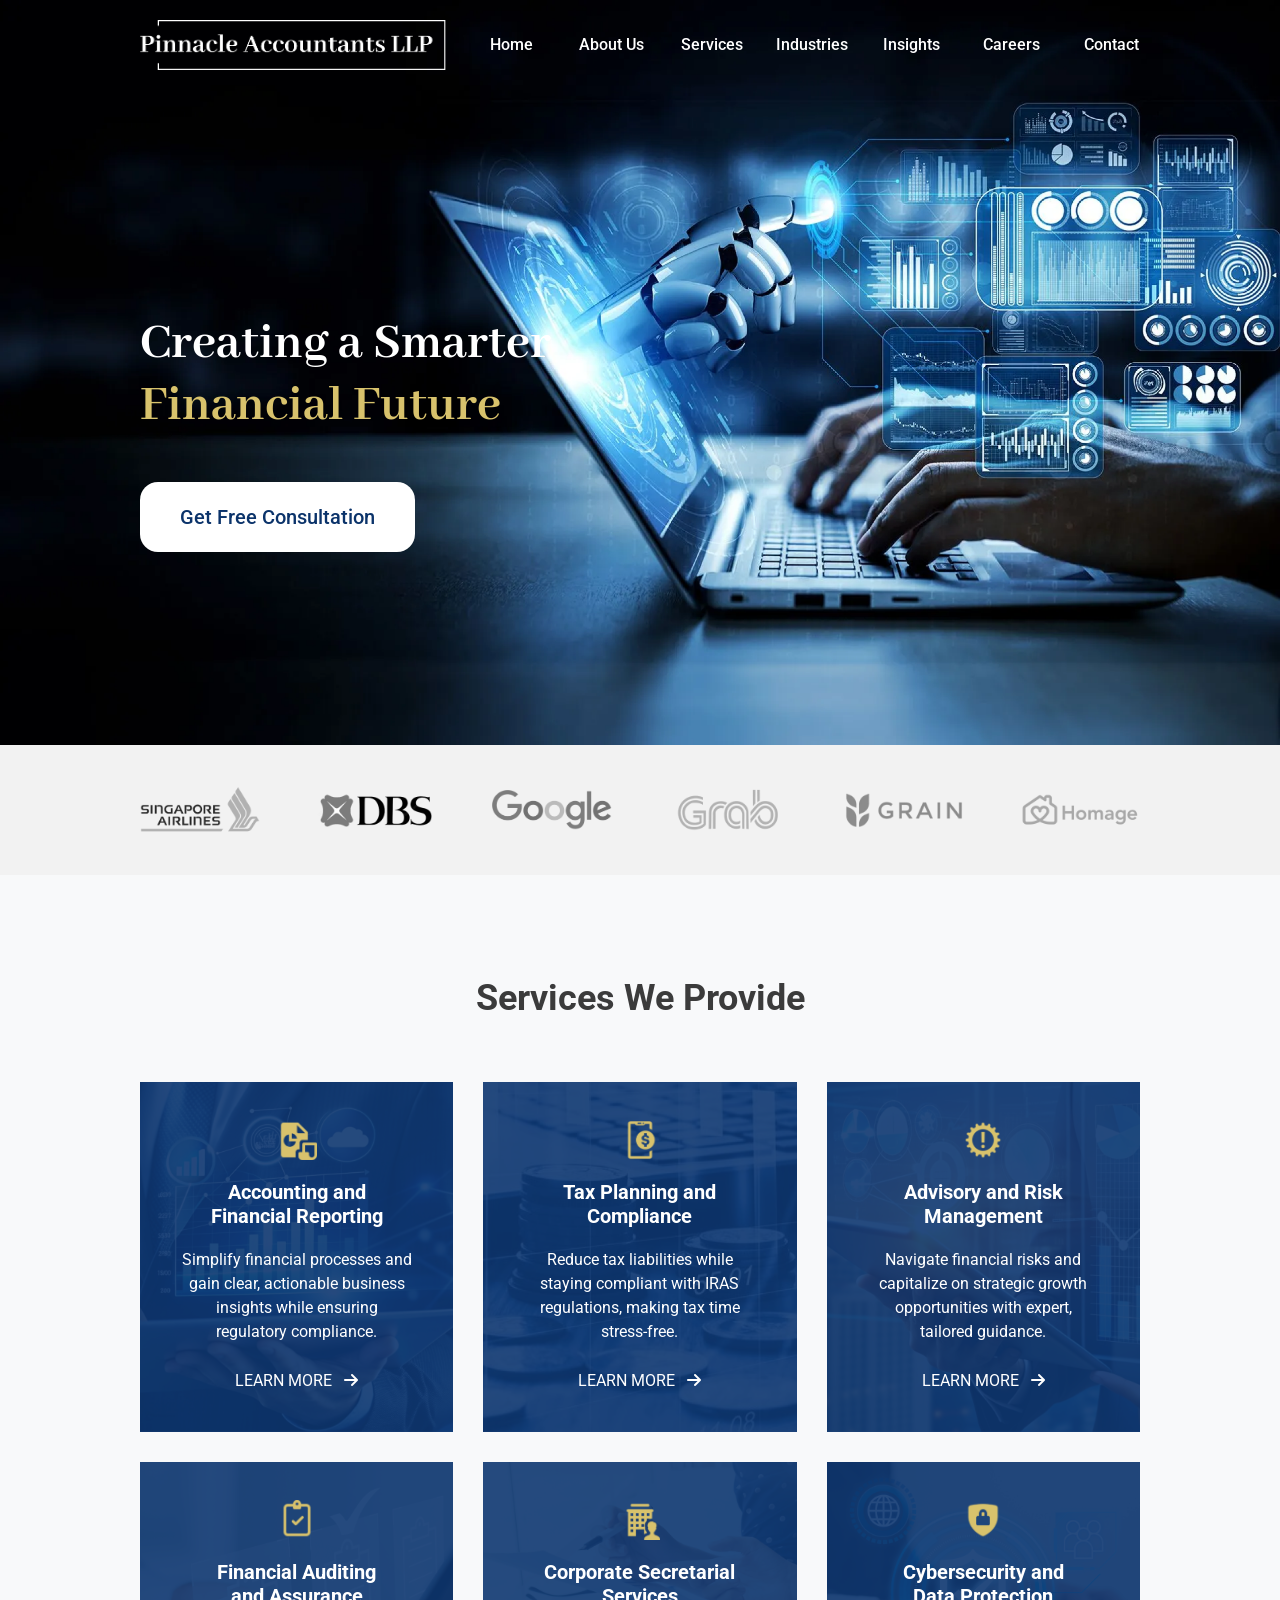
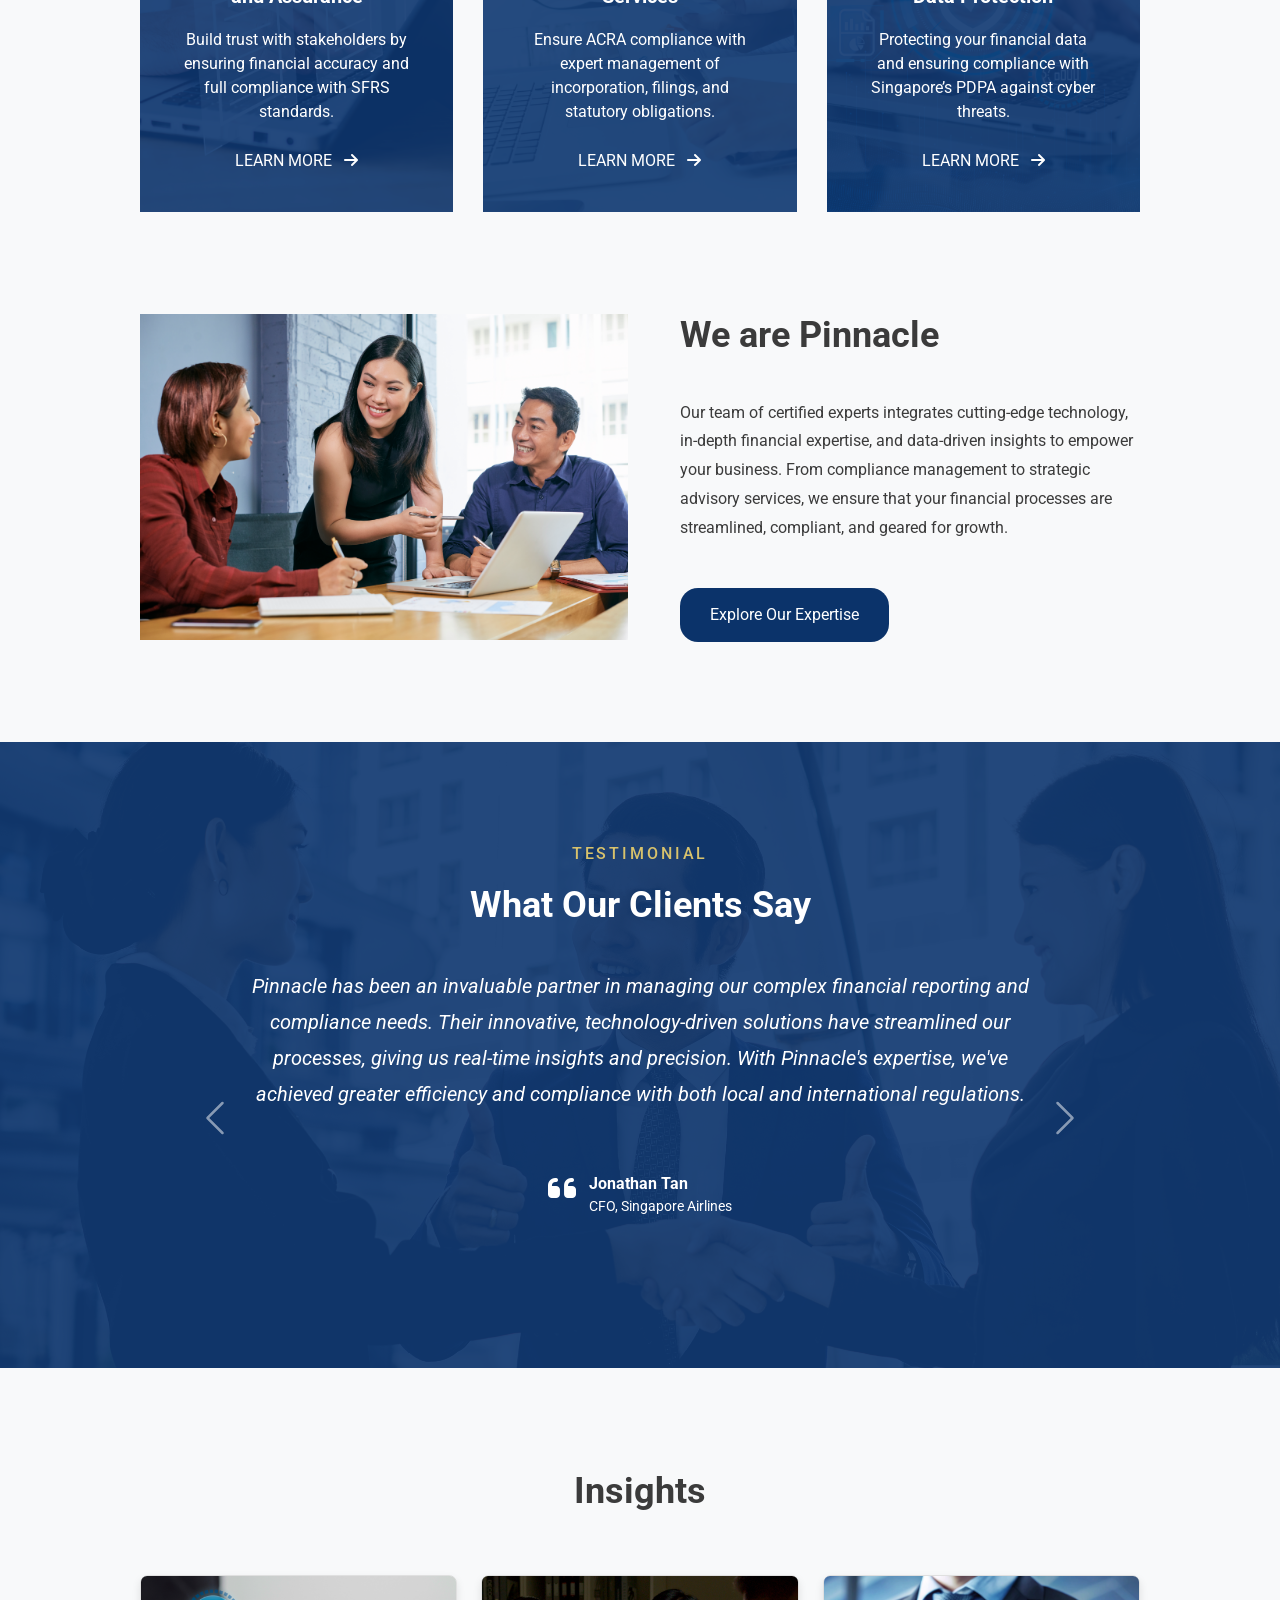
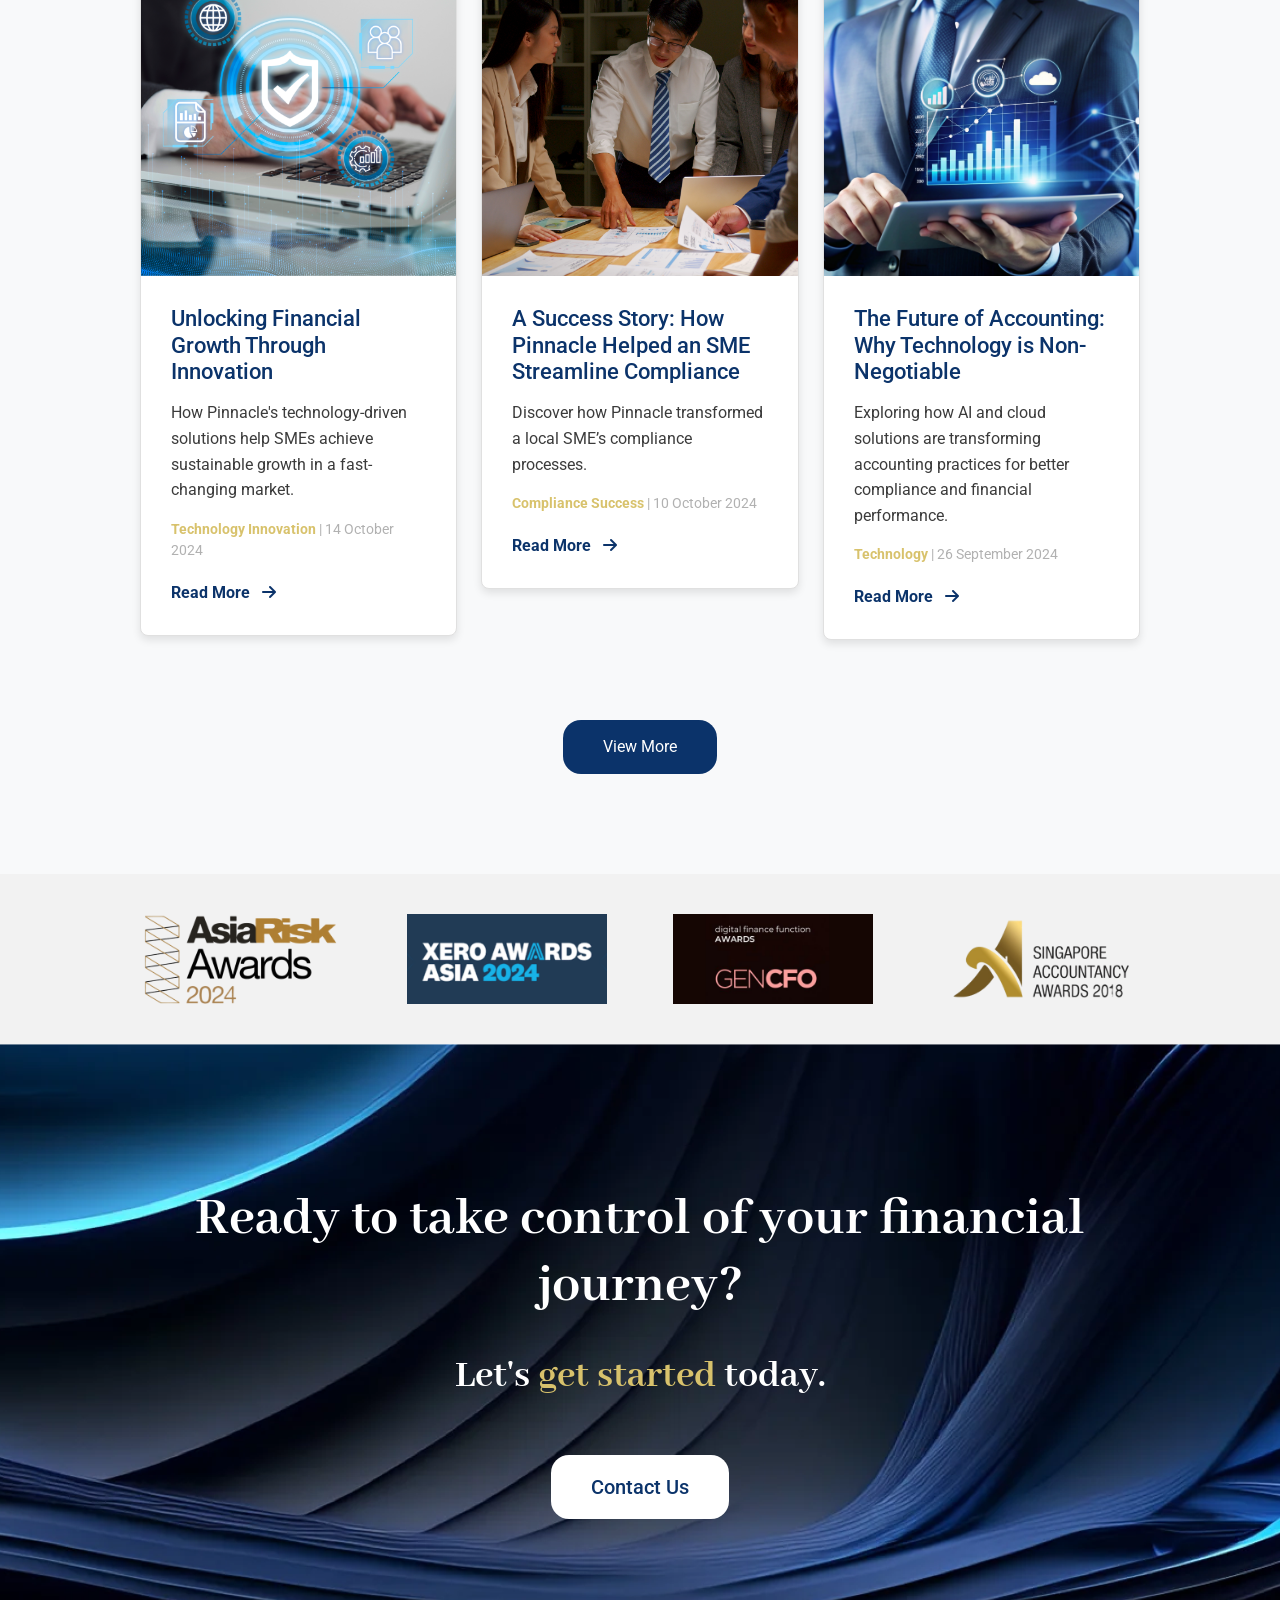
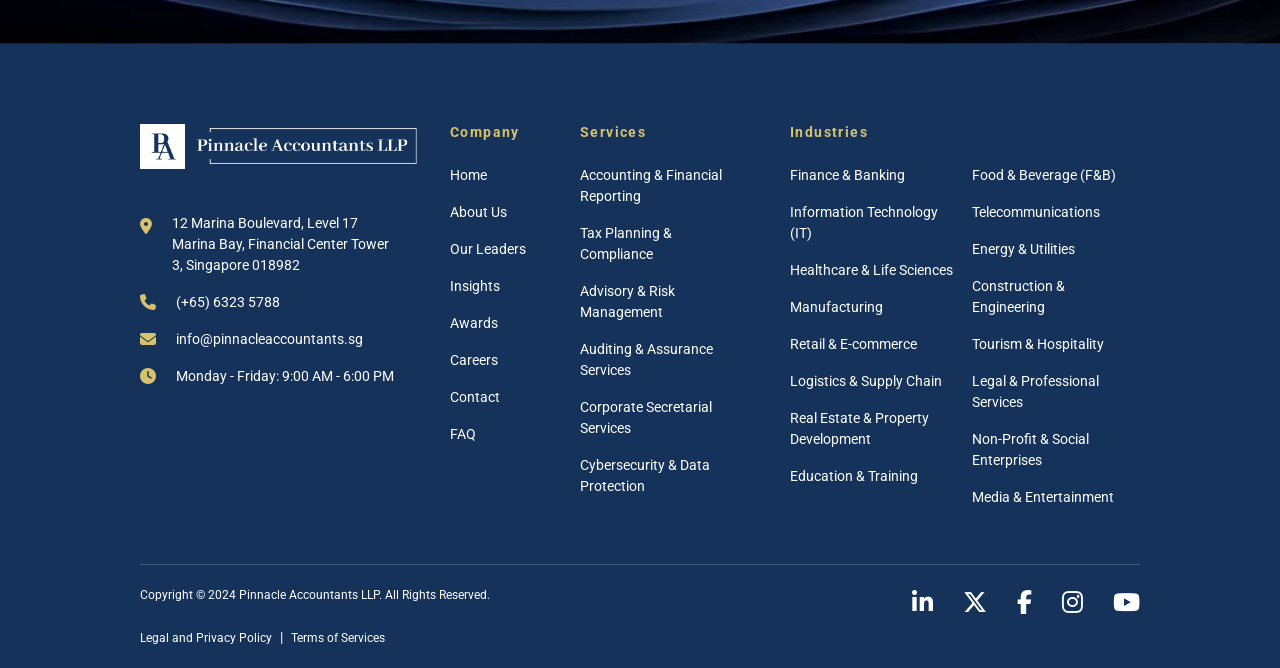
==== index.html @ 8a6b8ba5 "adjusted button border radius, text decoration none for service link, changed home banner heading te" ====
<!doctype html>
<html lang="en">
  <head>
    <meta charset="UTF-8" />
    <meta name="viewport" content="width=device-width, initial-scale=1.0" />

    <!-- Favicon -->
    <link rel="icon" type="image/x-icon" href="images/favicon.ico" />

    <!-- Fonts -->
    <link rel="preconnect" href="https://fonts.googleapis.com" />
    <link rel="preconnect" href="https://fonts.gstatic.com" crossorigin />
    <link
      href="https://fonts.googleapis.com/css2?family=Abhaya+Libre:wght@400;500;600;700;800&display=swap"
      rel="stylesheet"
    />
    <link
      href="https://fonts.googleapis.com/css2?family=Abhaya+Libre:wght@400;500;600;700;800&family=Roboto:ital,wght@0,100;0,300;0,400;0,500;0,700;0,900;1,100;1,300;1,400;1,500;1,700;1,900&display=swap"
      rel="stylesheet"
    />

    <!-- Font Awesome -->
    <link
      rel="stylesheet"
      href="https://cdnjs.cloudflare.com/ajax/libs/font-awesome/6.6.0/css/all.min.css"
      integrity="sha512-Kc323vGBEqzTmouAECnVceyQqyqdsSiqLQISBL29aUW4U/M7pSPA/gEUZQqv1cwx4OnYxTxve5UMg5GT6L4JJg=="
      crossorigin="anonymous"
      referrerpolicy="no-referrer"
    />

    <!-- Bootstrap Library -->
    <link
      href="https://cdn.jsdelivr.net/npm/bootstrap@5.3.3/dist/css/bootstrap.min.css"
      rel="stylesheet"
      integrity="sha384-QWTKZyjpPEjISv5WaRU9OFeRpok6YctnYmDr5pNlyT2bRjXh0JMhjY6hW+ALEwIH"
      crossorigin="anonymous"
    />

    <!-- CSS -->
    <link rel="stylesheet" href="css/style.css" />

    <title>Pinnacle Accountants LLP</title>
  </head>
  <body>
    <!-- Banner and Navbar combined -->
    <section class="banner-section index-banner">
      <header>
        <nav class="navbar navbar-expand-lg custom-navbar navbar-index">
          <div class="container-fluid">
            <!-- Logo -->
            <a class="navbar-brand" href="index.html">
              <img
                src="images/logo.png"
                alt="Pinnacle Logo"
                class="logo"
                height="50px"
              />
            </a>
            <!-- Navigation Links -->
            <button
              class="navbar-toggler"
              type="button"
              data-bs-toggle="collapse"
              data-bs-target="#navbarNav"
              aria-controls="navbarNav"
              aria-expanded="false"
              aria-label="Toggle navigation"
            >
              <span class="navbar-toggler-icon"></span>
            </button>
            <div class="collapse navbar-collapse" id="navbarNav">
              <ul class="navbar-nav ms-auto">
                <li class="nav-item">
                  <a class="nav-link" href="index.html">Home</a>
                </li>
                <li class="nav-item">
                  <a class="nav-link" href="about.html">About Us</a>
                </li>
                <li class="nav-item">
                  <a class="nav-link" href="#">Services</a>
                </li>
                <li class="nav-item">
                  <a class="nav-link" href="#">Industries</a>
                </li>
                <li class="nav-item">
                  <a class="nav-link" href="#">Insights</a>
                </li>
                <li class="nav-item">
                  <a class="nav-link" href="#">Careers</a>
                </li>
                <li class="nav-item">
                  <a class="nav-link" href="contact.html">Contact</a>
                </li>
              </ul>
            </div>
          </div>
        </nav>
      </header>

      <!-- Banner Section Content -->
      <div class="index-banner-content">
        <div class="container-fluid">
          <h1>
            Creating a Smarter<br /><span class="gold-highlight"
              >Financial Future</span
            >
          </h1>
          <a href="contact.html" class="banner-cta-btn"
            >Get Free Consultation</a
          >
        </div>
      </div>
    </section>

    <main>
      <!-- Client Logo Section -->
      <section class="client-logo-section">
        <div class="container-fluid">
          <!-- Static layout for larger screens -->
          <div class="client-logo-row d-none d-md-flex">
            <img
              src="images/singapore-airlines.png"
              alt="Singapore Airlines"
              class="client-logo"
            />
            <img src="images/dbs.png" alt="DBS" class="client-logo" />
            <img src="images/google.png" alt="Google" class="client-logo" />
            <img src="images/grab.png" alt="Grab" class="client-logo" />
            <img src="images/grain.png" alt="Grain" class="client-logo" />
            <img src="images/homage.png" alt="Homage" class="client-logo" />
          </div>

          <!-- Carousel for smaller screens -->
          <div
            id="clientLogoCarousel"
            class="carousel slide d-md-none"
            data-bs-ride="carousel"
          >
            <div class="carousel-inner">
              <div class="carousel-item active">
                <img
                  src="images/singapore-airlines.png"
                  alt="Singapore Airlines"
                  class="client-logo"
                />
              </div>
              <div class="carousel-item">
                <img src="images/dbs.png" alt="DBS" class="client-logo" />
              </div>
              <div class="carousel-item">
                <img src="images/google.png" alt="Google" class="client-logo" />
              </div>
              <div class="carousel-item">
                <img src="images/grab.png" alt="Grab" class="client-logo" />
              </div>
              <div class="carousel-item">
                <img src="images/grain.png" alt="Grain" class="client-logo" />
              </div>
              <div class="carousel-item">
                <img src="images/homage.png" alt="Homage" class="client-logo" />
              </div>
            </div>
            <!-- Carousel controls -->
            <button
              class="carousel-control-prev"
              type="button"
              data-bs-target="#clientLogoCarousel"
              data-bs-slide="prev"
            >
              <span
                class="carousel-control-prev-icon"
                aria-hidden="true"
              ></span>
              <span class="visually-hidden">Previous</span>
            </button>
            <button
              class="carousel-control-next"
              type="button"
              data-bs-target="#clientLogoCarousel"
              data-bs-slide="next"
            >
              <span
                class="carousel-control-next-icon"
                aria-hidden="true"
              ></span>
              <span class="visually-hidden">Next</span>
            </button>
          </div>
        </div>
      </section>

      <!-- Services Section -->
      <section class="services-section">
        <div class="container-fluid">
          <h2 class="section-header">Services We Provide</h2>
          <div class="services-row">
            <!-- Service Box 1 -->
            <div
              class="service-box"
              style="
                background-image: url(&quot;images/accounting-services.png&quot;);
              "
            >
              <div class="overlay-services">
                <img
                  src="images/accounting-icon.png"
                  alt="Accounting Icon"
                  class="service-icon"
                />
                <h3>Accounting and Financial Reporting</h3>
                <p>
                  Simplify financial processes and gain clear, actionable
                  business insights while ensuring regulatory compliance.
                </p>
                <a href="#" class="service-link"
                  >LEARN MORE <i class="fa-solid fa-arrow-right"></i
                ></a>
              </div>
            </div>
            <!-- Service Box 2 -->
            <div
              class="service-box"
              style="background-image: url(&quot;images/tax-services.png&quot;)"
            >
              <div class="overlay-services">
                <img
                  src="images/tax-icon.png"
                  alt="Tax Icon"
                  class="service-icon"
                />
                <h3>Tax Planning and Compliance</h3>
                <p>
                  Reduce tax liabilities while staying compliant with IRAS
                  regulations, making tax time stress-free.
                </p>
                <a href="#" class="service-link"
                  >LEARN MORE <i class="fa-solid fa-arrow-right"></i
                ></a>
              </div>
            </div>
            <!-- Service Box 3 -->
            <div
              class="service-box"
              style="
                background-image: url(&quot;images/advisory-services.png&quot;);
              "
            >
              <div class="overlay-services">
                <img
                  src="images/advisory-icon.png"
                  alt="Advisory Icon"
                  class="service-icon"
                />
                <h3>Advisory and Risk Management</h3>
                <p>
                  Navigate financial risks and capitalize on strategic growth
                  opportunities with expert, tailored guidance.
                </p>
                <a href="#" class="service-link"
                  >LEARN MORE <i class="fa-solid fa-arrow-right"></i
                ></a>
              </div>
            </div>
            <!-- Service Box 4 -->
            <div
              class="service-box"
              style="
                background-image: url(&quot;images/audit-services.png&quot;);
              "
            >
              <div class="overlay-services">
                <img
                  src="images/audit-icon.png"
                  alt="Audit Icon"
                  class="service-icon"
                />
                <h3>Financial Auditing and Assurance</h3>
                <p>
                  Build trust with stakeholders by ensuring financial accuracy
                  and full compliance with SFRS standards.
                </p>
                <a href="#" class="service-link"
                  >LEARN MORE <i class="fa-solid fa-arrow-right"></i
                ></a>
              </div>
            </div>
            <!-- Service Box 5 -->
            <div
              class="service-box"
              style="
                background-image: url(&quot;images/secretarial-services.png&quot;);
              "
            >
              <div class="overlay-services">
                <img
                  src="images/secretarial-icon.png"
                  alt="Secretarial Icon"
                  class="service-icon"
                />
                <h3>Corporate Secretarial Services</h3>
                <p>
                  Ensure ACRA compliance with expert management of
                  incorporation, filings, and statutory obligations.
                </p>
                <a href="#" class="service-link"
                  >LEARN MORE <i class="fa-solid fa-arrow-right"></i
                ></a>
              </div>
            </div>
            <!-- Service Box 6 -->
            <div
              class="service-box"
              style="
                background-image: url(&quot;images/cybersecurity-services.png&quot;);
              "
            >
              <div class="overlay-services">
                <img
                  src="images/cybersecurity-icon.png"
                  alt="Cybersecurity Icon"
                  class="service-icon"
                />
                <h3>Cybersecurity and Data Protection</h3>
                <p>
                  Protecting your financial data and ensuring compliance with
                  Singapore’s PDPA against cyber threats.
                </p>
                <a href="#" class="service-link"
                  >LEARN MORE <i class="fa-solid fa-arrow-right"></i
                ></a>
              </div>
            </div>
          </div>
        </div>
      </section>

      <!-- Brief Introduction Section -->
      <section class="intro-section">
        <div class="container-fluid">
          <div class="row align-items-center">
            <!-- Left: Image -->
            <div class="col-md-6 col-img">
              <img
                src="images/meeting-img.jpg"
                alt="Team Meeting"
                class="intro-image"
              />
            </div>
            <!-- Right: Content -->
            <div class="col-md-6 intro-right">
              <h2 class="section-header">We are Pinnacle</h2>
              <p class="intro-paragraph">
                Our team of certified experts integrates cutting-edge
                technology, in-depth financial expertise, and data-driven
                insights to empower your business. From compliance management to
                strategic advisory services, we ensure that your financial
                processes are streamlined, compliant, and geared for growth.
              </p>
              <a href="about.html" class="intro-btn">Explore Our Expertise</a>
            </div>
          </div>
        </div>
      </section>

      <!-- Client Testimonial Section -->
      <section class="testimonials-section">
        <div class="container-fluid">
          <div class="prehead">TESTIMONIAL</div>
          <h2 class="section-header">What Our Clients Say</h2>

          <!-- Carousel -->
          <div
            id="testimonialCarousel"
            class="carousel slide"
            data-bs-ride="carousel"
          >
            <div class="carousel-inner">
              <!-- First Testimonial -->
              <div class="carousel-item active">
                <p class="testimonial-paragraph">
                  Pinnacle has been an invaluable partner in managing our
                  complex financial reporting and compliance needs. Their
                  innovative, technology-driven solutions have streamlined our
                  processes, giving us real-time insights and precision. With
                  Pinnacle's expertise, we've achieved greater efficiency and
                  compliance with both local and international regulations.
                </p>
                <div class="testimonial-name">
                  <i class="fa-solid fa-quote-left"></i>
                  <div class="name-details">
                    <strong>Jonathan Tan</strong><br />
                    CFO, Singapore Airlines
                  </div>
                </div>
              </div>

              <!-- Second Testimonial -->
              <div class="carousel-item">
                <p class="testimonial-paragraph">
                  As a large corporation, we needed a partner that offered both
                  innovation and reliability. Pinnacle’s expertise in
                  cybersecurity and financial reporting has safeguarded our
                  data, ensured smooth operations, and maintained compliance.
                  Their commitment to excellence has helped us stay ahead in a
                  competitive landscape.
                </p>
                <div class="testimonial-name">
                  <i class="fa-solid fa-quote-left"></i>
                  <div class="name-details">
                    <strong>Rachel Lee</strong><br />
                    Head of Finance, DBS Bank
                  </div>
                </div>
              </div>

              <!-- Third Testimonial -->
              <div class="carousel-item">
                <p class="testimonial-paragraph">
                  Pinnacle’s technology-driven approach has streamlined our
                  financial reporting and ensured full compliance. With their
                  expert guidance, we’ve optimised tax planning and strengthened
                  risk management, positioning Google for sustained growth. For
                  any business looking for a financial partner that excels in
                  both innovation and compliance, Pinnacle is the clear choice.
                </p>
                <div class="testimonial-name">
                  <i class="fa-solid fa-quote-left"></i>
                  <div class="name-details">
                    <strong>Matthew Tan</strong><br />
                    CFO, Google
                  </div>
                </div>
              </div>

              <!-- Fourth Testimonial -->
              <div class="carousel-item">
                <p class="testimonial-paragraph">
                  Pinnacle has been key to managing our financial operations as
                  we scale across the region. Their expertise in tax planning,
                  compliance, and risk management has streamlined our processes,
                  letting us focus on growth with confidence in our secure,
                  compliant financial infrastructure. Pinnacle is a trusted
                  partner for any business looking to scale.
                </p>
                <div class="testimonial-name">
                  <i class="fa-solid fa-quote-left"></i>
                  <div class="name-details">
                    <strong>Marcus Lim</strong><br />
                    Finance Director, Grab
                  </div>
                </div>
              </div>

              <!-- Fifth Testimonial -->
              <div class="carousel-item">
                <p class="testimonial-paragraph">
                  As a fast-growing food tech company without a finance team,
                  Pinnacle has been instrumental in managing our financial
                  operations. Their outsourced CFO services and accounting
                  solutions provide the clarity to scale, from tax compliance to
                  financial reporting, so we can focus on growing our business.
                </p>
                <div class="testimonial-name">
                  <i class="fa-solid fa-quote-left"></i>
                  <div class="name-details">
                    <strong>Yvonne Ho</strong><br />
                    CEO, Grain
                  </div>
                </div>
              </div>

              <!-- Sixth Testimonial -->
              <div class="carousel-item">
                <p class="testimonial-paragraph">
                  We rely heavily on Pinnacle’s expertise and full suite of
                  tailored financial solutions, from tax planning to accounting
                  and compliance. Their proactive approach have optimised our
                  operations, saving time and ensuring full regulatory
                  compliance. For any SME, Pinnacle is a game-changer.
                </p>
                <div class="testimonial-name">
                  <i class="fa-solid fa-quote-left"></i>
                  <div class="name-details">
                    <strong>Kelvin Chua</strong><br />
                    COO, Homage
                  </div>
                </div>
              </div>
            </div>

            <!-- Carousel Controls -->
            <div class="carousel-controls-container">
              <button
                class="carousel-control-prev"
                type="button"
                data-bs-target="#testimonialCarousel"
                data-bs-slide="prev"
              >
                <span
                  class="carousel-control-prev-icon"
                  aria-hidden="true"
                ></span>
                <span class="visually-hidden">Previous</span>
              </button>
              <button
                class="carousel-control-next"
                type="button"
                data-bs-target="#testimonialCarousel"
                data-bs-slide="next"
              >
                <span
                  class="carousel-control-next-icon"
                  aria-hidden="true"
                ></span>
                <span class="visually-hidden">Next</span>
              </button>
            </div>
          </div>
        </div>
      </section>

      <!-- Insights Blog / News Section -->
      <section class="insights-section">
        <div class="container-fluid">
          <h2 class="section-header">Insights</h2>
          <div class="row insights-row">
            <!-- First Insight Box -->
            <div class="col-md-4">
              <div class="insight-box">
                <img
                  src="images/cybersecurity-services.png"
                  alt="Financial Compliance"
                  class="insight-image"
                />
                <div class="insight-content">
                  <h3>Unlocking Financial Growth Through Innovation</h3>
                  <p class="insight-desc">
                    How Pinnacle's technology-driven solutions help SMEs achieve
                    sustainable growth in a fast-changing market.
                  </p>
                  <div class="insight-meta">
                    <span class="category">Technology Innovation</span> |
                    <span class="date">14 October 2024</span>
                  </div>
                  <a href="#" class="read-more"
                    >Read More <i class="fa-solid fa-arrow-right"></i
                  ></a>
                </div>
              </div>
            </div>

            <!-- Second Insight Box -->
            <div class="col-md-4">
              <div class="insight-box">
                <img
                  src="images/pinnacle-meeting.jpg"
                  alt="Pinnacle Meeting"
                  class="insight-image"
                />
                <div class="insight-content">
                  <h3>
                    A Success Story: How Pinnacle Helped an SME Streamline
                    Compliance
                  </h3>
                  <p class="insight-desc">
                    Discover how Pinnacle transformed a local SME’s compliance
                    processes.
                  </p>
                  <div class="insight-meta">
                    <span class="category">Compliance Success</span> |
                    <span class="date">10 October 2024</span>
                  </div>
                  <a href="#" class="read-more"
                    >Read More <i class="fa-solid fa-arrow-right"></i
                  ></a>
                </div>
              </div>
            </div>

            <!-- Third Insight Box -->
            <div class="col-md-4">
              <div class="insight-box">
                <img
                  src="images/financial-report.jpg"
                  alt="Accounting Technology"
                  class="insight-image"
                />
                <div class="insight-content">
                  <h3>
                    The Future of Accounting: Why Technology is Non-Negotiable
                  </h3>
                  <p class="insight-desc">
                    Exploring how AI and cloud solutions are transforming
                    accounting practices for better compliance and financial
                    performance.
                  </p>
                  <div class="insight-meta">
                    <span class="category">Technology</span> |
                    <span class="date">26 September 2024</span>
                  </div>
                  <a href="#" class="read-more"
                    >Read More <i class="fa-solid fa-arrow-right"></i
                  ></a>
                </div>
              </div>
            </div>
          </div>

          <!-- View More Button -->
          <div class="text-center">
            <a href="#" class="view-more-btn">View More</a>
          </div>
        </div>
      </section>

      <!-- Awards Logo Section -->
      <section class="awards-logo-section">
        <div class="container-fluid">
          <!-- Desktop version: Horizontal layout -->
          <div class="awards-logo-row d-none d-md-flex justify-content-between">
            <img
              src="images/asia-risk.png"
              alt="Asia Risk Awards 2024"
              class="award-logo"
            />
            <img
              src="images/xero.png"
              alt="Xero Awards Asia 2024"
              class="award-logo"
            />
            <img
              src="images/digital-finance.png"
              alt="Digital Finance Function Awards"
              class="award-logo"
            />
            <img
              src="images/sg-accountancy.png"
              alt="Singapore Accountancy Awards 2018"
              class="award-logo"
            />
          </div>

          <!-- Mobile version: Carousel layout -->
          <div
            id="awardsLogoCarousel"
            class="carousel slide d-md-none"
            data-bs-ride="carousel"
          >
            <div class="carousel-inner">
              <div class="carousel-item active">
                <img
                  src="images/asia-risk.png"
                  alt="Asia Risk Awards 2024"
                  class="award-logo"
                />
              </div>
              <div class="carousel-item">
                <img
                  src="images/xero.png"
                  alt="Xero Awards Asia 2024"
                  class="award-logo"
                />
              </div>
              <div class="carousel-item">
                <img
                  src="images/digital-finance.png"
                  alt="Digital Finance Function Awards"
                  class="award-logo"
                />
              </div>
              <div class="carousel-item">
                <img
                  src="images/sg-accountancy.png"
                  alt="Singapore Accountancy Awards 2018"
                  class="award-logo"
                />
              </div>
            </div>
            <!-- Carousel controls -->
            <button
              class="carousel-control-prev"
              type="button"
              data-bs-target="#awardsLogoCarousel"
              data-bs-slide="prev"
            >
              <span
                class="carousel-control-prev-icon"
                aria-hidden="true"
              ></span>
              <span class="visually-hidden">Previous</span>
            </button>
            <button
              class="carousel-control-next"
              type="button"
              data-bs-target="#awardsLogoCarousel"
              data-bs-slide="next"
            >
              <span
                class="carousel-control-next-icon"
                aria-hidden="true"
              ></span>
              <span class="visually-hidden">Next</span>
            </button>
          </div>
        </div>
      </section>

      <!-- Call to Action Section -->
      <section class="cta-section">
        <div class="container-fluid">
          <div class="cta-content">
            <h2>Ready to take control of your financial journey?</h2>
            <p>Let's <span class="gold-highlight">get started</span> today.</p>
            <a href="contact.html" class="cta-btn">Contact Us</a>
          </div>
        </div>
      </section>
    </main>

    <!-- Footer Section -->
    <footer class="footer-section">
      <div class="container-fluid">
        <div class="footer-content">
          <!-- Left Column: Company Information -->
          <div class="company-info">
            <div class="footer-logo">
              <img
                src="images/logo-PA.png"
                alt="Pinnacle Initial Logo"
                class="logo-initial"
              />
              <img
                src="images/logo.png"
                alt="Pinnacle Full Name Logo"
                class="logo-fullname"
              />
            </div>
            <ul class="company-details company-details-footer">
              <li>
                <i class="fa-solid fa-location-dot" style="color: #d8c26c"></i
                >12 Marina Boulevard, Level 17 Marina Bay, Financial Center
                Tower 3, Singapore 018982
              </li>
              <li>
                <i class="fa-solid fa-phone" style="color: #d8c26c"></i>(+65)
                6323 5788
              </li>
              <li>
                <i class="fa-solid fa-envelope" style="color: #d8c26c"></i
                >info@pinnacleaccountants.sg
              </li>
              <li>
                <i class="fa-solid fa-clock" style="color: #d8c26c"></i>Monday -
                Friday: 9:00 AM - 6:00 PM
              </li>
            </ul>
          </div>

          <!-- Company Links Column -->
          <div class="footer-links company-links">
            <h5 class="footer-header">Company</h5>
            <ul>
              <li><a href="index.html">Home</a></li>
              <li><a href="about.html">About Us</a></li>
              <li><a href="#">Our Leaders</a></li>
              <li><a href="#">Insights</a></li>
              <li><a href="about.html#awards-section">Awards</a></li>
              <li><a href="#">Careers</a></li>
              <li><a href="contact.html">Contact</a></li>
              <li><a href="contact.html#faq-section">FAQ</a></li>
            </ul>
          </div>

          <!-- Services Links Column -->
          <div class="footer-links services-links">
            <h5 class="footer-header">Services</h5>
            <ul>
              <li><a href="#">Accounting & Financial Reporting</a></li>
              <li><a href="#">Tax Planning & Compliance</a></li>
              <li><a href="#">Advisory & Risk Management</a></li>
              <li><a href="#">Auditing & Assurance Services</a></li>
              <li><a href="#">Corporate Secretarial Services</a></li>
              <li><a href="#">Cybersecurity & Data Protection</a></li>
            </ul>
          </div>

          <!-- Industries Links Column (2 Columns) -->
          <div class="footer-links industries-links">
            <h5 class="footer-header">Industries</h5>
            <div class="industries-columns">
              <ul class="industries-column-1">
                <li><a href="#">Finance & Banking</a></li>
                <li><a href="#">Information Technology (IT)</a></li>
                <li><a href="#">Healthcare & Life Sciences</a></li>
                <li><a href="#">Manufacturing</a></li>
                <li><a href="#">Retail & E-commerce</a></li>
                <li><a href="#">Logistics & Supply Chain</a></li>
                <li><a href="#">Real Estate & Property Development</a></li>
                <li><a href="#">Education & Training</a></li>
              </ul>
              <ul class="industries-column-2">
                <li><a href="#">Food & Beverage (F&B)</a></li>
                <li><a href="#">Telecommunications</a></li>
                <li><a href="#">Energy & Utilities</a></li>
                <li><a href="#">Construction & Engineering</a></li>
                <li><a href="#">Tourism & Hospitality</a></li>
                <li><a href="#">Legal & Professional Services</a></li>
                <li><a href="#">Non-Profit & Social Enterprises</a></li>
                <li><a href="#">Media & Entertainment</a></li>
              </ul>
            </div>
          </div>
        </div>

        <!-- Bottom Line and Copyright -->
        <div class="footer-bottom">
          <p class="footer-bottom-text">
            Copyright © 2024 Pinnacle Accountants LLP. All Rights Reserved.
          </p>
          <div class="social-icons">
            <a href="#" class="social-icon" aria-label="LinkedIn"
              ><i class="fa-brands fa-linkedin-in"></i
            ></a>
            <a href="#" class="social-icon" aria-label="X"
              ><i class="fa-brands fa-x-twitter"></i
            ></a>
            <a href="#" class="social-icon" aria-label="Facebook"
              ><i class="fa-brands fa-facebook-f"></i
            ></a>
            <a href="#" class="social-icon" aria-label="Instagram"
              ><i class="fa-brands fa-instagram"></i
            ></a>
            <a href="#" class="social-icon" aria-label="YouTube"
              ><i class="fa-brands fa-youtube"></i
            ></a>
          </div>
        </div>

        <!-- Legal and Terms Links Section -->
        <div class="footer-links-bottom">
          <a href="#" class="footer-bottom-link">Legal and Privacy Policy</a>
          <span class="separator">|</span>
          <a href="#" class="footer-bottom-link">Terms of Services</a>
        </div>
      </div>
    </footer>

    <script
      src="https://cdn.jsdelivr.net/npm/bootstrap@5.3.3/dist/js/bootstrap.bundle.min.js"
      integrity="sha384-YvpcrYf0tY3lHB60NNkmXc5s9fDVZLESaAA55NDzOxhy9GkcIdslK1eN7N6jIeHz"
      crossorigin="anonymous"
    ></script>

    <script src="js/script.js"></script>
  </body>
</html>
---- css/style.css ----
/******************** Global Styles ********************/
body {
  font-family: "Roboto", sans-serif;
  background-color: #f8f9fa;
  margin: 0;
  padding: 0;
  box-sizing: border-box;
}

/* Consistent Padding Across All Sections */
.container-fluid {
  width: 80%;
  max-width: 1200px;

  box-sizing: border-box;
}

h1 {
  font-family: "Abhaya Libre", serif;
  font-weight: 700;
  font-size: 58px;
}

p {
  line-height: 1.8;
}

.section-header {
  font-size: 36px;
  font-weight: 700;
  margin-bottom: 40px;
  line-height: 1.3;
  color: #3b3b3b;
}

.gold-highlight {
  color: #d8c26c;
}

.prehead {
  font-size: 16px;
  letter-spacing: 0.18em; /* 18% of font size */
  font-weight: 500;
  color: #0b336a;
  text-transform: uppercase;
  margin-bottom: 16px;
}

.section-paragraph {
  font-size: 16px;
}

/******************** Banner Section ********************/
.banner-section {
  position: relative;
}
.index-banner {
  background: url("../images/home-banner.png") no-repeat center center/cover;
  background-position: top center;
  height: 745px;
}

.about-banner {
  background: url("../images/shake-hands-img.jpg") no-repeat center center/cover;
  height: 500px;
}

.contact-banner {
  background: url("../images/meeting-img.jpg") no-repeat center center/cover;
  background-position: top center;
  height: 500px;
}

.overlay {
  position: absolute;
  top: 90px;
  left: 0;
  right: 0;
  height: calc(100% - 90px); /* Fills the remaining space below the navbar */
  background-color: #0b336acc;
  z-index: 0; /* Overlay is below the text */
}

.banner-content {
  position: absolute;
  z-index: 2;
  top: 60%;
  left: 50%;
  transform: translate(-50%, -50%);
  text-align: center;
  color: #ffffff;
  width: 80%;
}

.banner-content p {
  font-family: "Roboto", sans-serif;
  font-weight: 400;
  font-size: 1.2rem;
  margin-top: 15px;
}

.index-banner-content {
  position: absolute;
  z-index: 2;
  top: 42%;
  max-width: 100%;
  box-sizing: border-box;
  text-align: left;
  color: #ffffff;
  width: 100%;
}

.index-banner-content h1 {
  font-size: 52px;
  margin-bottom: 40px;
}

.index-banner-content .banner-cta-btn {
  background-color: #ffffff;
  font-weight: 500;
  color: #0b336a;
  text-decoration: none;
  border: none;
  border-radius: 18px;
  padding: 20px 40px;
  font-size: 20px;
  cursor: pointer;
  transition:
    background-color 0.3s ease,
    color 0.3s ease;
  display: inline-block;
  margin-top: 4px;
}

.index-banner-content .banner-cta-btn:hover,
.index-banner-content .banner-cta-btn:active {
  background-color: #d8c26c;
  color: #ffffff;
}

/******************** Navbar Styles ********************/
.custom-navbar {
  position: absolute;
  top: 0;
  width: 100%;
  z-index: 10;
  padding: 15px 0;
  transition:
    background-color 0.3s ease,
    border-bottom 0.3s ease;
}

.navbar-index {
  background-color: transparent;
}

.navbar-sub {
  border-bottom: 1px solid rgba(255, 255, 255, 0.35);
  background-color: rgba(11, 51, 106, 0.65);
}

/* Background color for scrolled navbar */
.navbar-scrolled {
  position: fixed;
  top: 0;
  background-color: #15325a !important;
  border-bottom: none !important;
  width: 100%;
  z-index: 999;
}

.custom-navbar .navbar-nav {
  margin-left: auto;
  display: flex;
  align-items: center;
}

.custom-navbar .nav-link {
  font-weight: 500;
  font-size: 16px;
  color: #ffffff;
  padding: 8px 0;
  margin-right: 10px;
  text-align: center;
  width: 100px;
  position: relative;
  border-radius: 4px;
}

.custom-navbar .nav-link:hover,
.custom-navbar .nav-link:focus {
  color: #d8c26c;
}

/* Remove extra margin for the last link to align with the right edge */
.custom-navbar .navbar-nav .nav-link:last-child {
  margin-right: 0;
}

/******************** Home Page ********************/
/* Client Logo Section */
.client-logo-section {
  background-color: #f2f2f2;
  padding: 40px 0;
}

.client-logo-row {
  display: flex;
  justify-content: space-between;
  align-items: center;
}

.client-logo {
  max-width: 12%;
  height: auto;
}

#clientLogoCarousel .carousel-control-prev-icon,
#clientLogoCarousel .carousel-control-next-icon {
  background-color: #b1b1b1;
  border-radius: 50%;
  width: 30px;
  height: 30px;
}

#clientLogoCarousel .carousel-item {
  text-align: center;
}

#clientLogoCarousel .carousel-item img {
  max-width: 150px;
  height: auto;
}

/* Services Section */
.services-section {
  padding: 100px 0;
  background-color: #f8f9fa;
}

.services-section .section-header {
  text-align: center;
  margin-bottom: 60px;
}

.services-row {
  display: flex;
  flex-wrap: wrap;
  justify-content: space-between;
  gap: 30px;
}

.service-box {
  position: relative;
  text-align: center;
  padding: 0;
  flex-basis: calc(33.33% - 20px); /* 3 boxes per row - gap */
  background-size: cover;
  background-position: center;
  background-repeat: no-repeat;
  height: 350px;
  display: flex;
  justify-content: center;
  align-items: center;
}

.service-box .overlay-services {
  background-color: rgba(14, 55, 112, 0.9);
  padding: 60px 40px;
  width: 100%;
  height: 100%;
  display: flex;
  flex-direction: column;
  justify-content: center;
  align-items: center;
}

.service-icon {
  max-width: 40px;
  margin-bottom: 20px;
}

.service-box h3 {
  font-size: 20px;
  font-weight: bold;
  color: #ffffff;
  margin-bottom: 20px;
  padding: 0 20px;
}

.service-box p {
  font-size: 16px;
  color: #ffffff;
  margin-bottom: 25px;
  line-height: 1.5;
}

.service-link {
  font-size: 16px;
  text-transform: uppercase;
  color: #ffffff;
  text-decoration: none;
  display: inline-block;
  transition: color 0.3s ease;
}

.service-link i {
  margin-left: 8px;
}

.service-link:hover {
  color: #d8c26c;
}

/* Introduction Section */
.intro-section {
  padding-bottom: 100px;
}

.intro-image {
  width: 100%;
  height: auto;
}

.intro-right {
  padding-left: 40px;
}

.intro-paragraph {
  color: #3b3b3b;
  margin-bottom: 45px;
}

.intro-btn {
  background-color: #0b336a;
  color: white;
  font-size: 16px;
  padding: 15px 30px;
  border-radius: 18px;
  text-decoration: none;
  display: inline-block;
  border: none;
  transition: background-color 0.3s ease;
}

.intro-btn:hover {
  background-color: #d8c26c;
  color: #ffffff;
}

/* Client Testimonial Section */
.testimonials-section {
  position: relative;
  padding: 100px 0;
  background: url("../images/testimonial-bg.png") no-repeat center center/cover;
  background-position: center;
  width: 100%;
}

.testimonials-section::before {
  content: "";
  position: absolute;
  top: 0;
  left: 0;
  right: 0;
  bottom: 0;
  background-color: rgba(14, 55, 112, 0.9);
  z-index: 1;
  width: 100%;
}

.testimonials-section .container-fluid {
  position: relative;
  z-index: 2;
  text-align: center;
}

.testimonials-section .prehead {
  color: #d8c26c;
}

.testimonials-section .section-header {
  color: #ffffff;
}

#testimonialCarousel .carousel-item {
  color: #ffffff;
  font-size: 20px;
  min-height: 300px; /* To avoid movement based on testimonial length */
}

.testimonial-paragraph {
  font-style: italic;
  margin-bottom: 30px;
  max-width: 800px;
  margin: 0 auto;
}

.testimonial-name {
  display: flex;
  justify-content: center;
  align-items: flex-start;
  font-size: 16px;
  margin-top: 60px;
}

.testimonial-name i {
  margin-right: 12px;
  font-size: 32px;
}

.name-details {
  text-align: left;
}

.name-details strong {
  font-size: 16px;
  font-weight: bold;
}

.name-details {
  font-size: 14px;
}

#testimonialCarousel .carousel-control-prev-icon,
#testimonialCarousel .carousel-control-next-icon {
  background-color: transparent;
  width: 40px;
  height: 40px;
}

/* CEO Quote Section */
.ceo-quote-section {
  background-color: #e5f7ff;
  padding: 0;
}

.ceo-image {
  overflow: hidden;
}

.ceo-photo {
  width: 100%;
  height: 100%;
  object-fit: cover;
}

.quote-content {
  background-color: #e5f7ff;
  padding: 60px 0 60px 100px;
  display: flex;
  flex-direction: column;
  justify-content: center;
}

.quote-icon {
  font-size: 100px;
  color: #0b336a;
  margin-bottom: 20px;
  opacity: 0.3;
}

.quote-text {
  font-size: 30px;
  font-weight: 700;
  color: #3b3b3b;
  margin-bottom: 40px;
  line-height: 1.5;
}

.ceo-details {
  font-size: 16px;
  color: #0b336a;
}

.ceo-details strong {
  font-size: 20px;
  font-weight: bold;
  color: #0b336a;
}

.ceo-quote-section .row {
  display: flex;
}

/* Insights Section */
.insights-section {
  padding: 100px 0;
}

.insights-section .section-header {
  text-align: center;
  margin-bottom: 60px;
}

.insights-row {
  display: flex;
  justify-content: space-between;
  margin-bottom: 40px;
}

.insight-box {
  background-color: #ffffff;
  border: 1px solid #e0e0e0;
  padding: 0;
  border-radius: 8px;
  box-shadow: 0 4px 8px rgba(0, 0, 0, 0.1);
  transition:
    transform 0.3s ease,
    box-shadow 0.3s ease;
}

.insight-box:hover {
  transform: translateY(-10px);
  box-shadow: 0 10px 20px rgba(0, 0, 0, 0.15);
}

.insight-image {
  width: 100%;
  height: 300px;
  object-fit: cover;
  border-radius: 6px 6px 0 0;
  padding: 0;
}

.insight-content {
  padding: 30px;
}

.insight-box h3 {
  font-size: 22px;
  color: #0b336a;
  margin-bottom: 15px;
}

.insight-desc {
  font-size: 16px;
  color: #3b3b3b;
  line-height: 1.6;
}

.insight-meta {
  font-size: 14px;
  color: #b1b1b1;
  margin-bottom: 20px;
}

.insight-meta .category {
  font-weight: bold;
  color: #d8c26c;
}

.read-more {
  font-size: 16px;
  font-weight: bold;
  color: #0b336a;
  text-decoration: none;
}

.read-more i {
  margin-left: 8px;
}

.read-more:hover {
  text-decoration: underline;
}

.view-more-btn {
  background-color: #0b336a;
  color: #ffffff;
  padding: 15px 40px;
  font-size: 16px;
  border-radius: 18px;
  text-decoration: none;
  display: inline-block;
  margin-top: 40px;
  transition: background-color 0.3s ease;
}

.view-more-btn:hover {
  background-color: #d8c26c;
}

/* Awards Logo Section */
.awards-logo-section {
  padding: 40px 0;
  background-color: #f2f2f2;
}

.awards-logo-row {
  display: flex;
  justify-content: space-between;
  align-items: center;
}

.award-logo {
  max-width: 200px;
  height: auto;
  display: block;
}

#awardsLogoCarousel .carousel-item {
  text-align: center;
}

#awardsLogoCarousel .award-logo {
  margin: 0 auto;
  max-width: 200px;
  height: auto;
}

#awardsLogoCarousel .carousel-control-prev-icon,
#awardsLogoCarousel .carousel-control-next-icon {
  background-color: #b1b1b1;
  border-radius: 50%;
  width: 30px;
  height: 30px;
}

/******************** About Page ********************/
/* First About Section */
.about-content-section {
  padding: 100px 0;
}

.about-content-section .section-header {
  width: 80%;
  color: #3b3b3b;
}

.section-paragraph-one {
  color: #3b3b3b;
  max-width: 85%;
  margin-bottom: 40px;
}

.about-img {
  width: 100%;
  height: 436px;
  object-fit: cover;
}

.about-position-relative {
  position: relative;
}

.experience-circle {
  position: absolute;
  bottom: 20px;
  left: -50px;
  width: 160px;
  height: 160px;
  background-color: white;
  border-radius: 50%;
  display: flex;
  flex-direction: column;
  justify-content: center;
  align-items: center;
  box-shadow: 0px 4px 12px rgba(0, 0, 0, 0.15);
}

.years-text {
  font-size: 48px;
  font-weight: 700;
  color: #0b336a;
  margin: 0;
  height: 75px;
}

.years-subtext {
  font-size: 14px;
  color: #0b336a;
  font-weight: 400;
  text-align: center;
  padding-bottom: 4px;
}

/* Second About Section */
.maximize-section {
  position: relative;
  background: url("../images/cropped-skyscraper-img.png") no-repeat center
    center/cover;
  height: 680px;
  width: 100%;
}

.overlay-half {
  position: absolute;
  top: 0;
  right: 0;
  width: 56%;
  height: 100%;
  background-color: rgba(11, 51, 106, 0.9);
  display: flex;
  align-items: center;
  justify-content: flex-start;
}

.overlay-content {
  padding: 60px 200px 60px 80px;
  color: #ffffff;
  text-align: left;
  z-index: 2; /* Text is above the overlay */
}

.maximize-section .section-header {
  color: #ffffff;
}

.pinnacle-benefits-list {
  list-style-type: disc;
  margin-left: 20px;
  padding-left: 0;
}

.pinnacle-benefits-list li {
  font-size: 16px;
  line-height: 1.8;
  color: #ffffff;
  margin-bottom: 10px;
}

/* Mission Vision Section */
.mission-vision-section {
  padding: 100px 0;
}

.mission-vision-row {
  display: flex;
  justify-content: space-between;
  flex-wrap: wrap;
}

.box-style {
  background-color: #e5f7ff;
  border-radius: 4px;
  padding: 0;
  text-align: center;
  width: 100%;
  margin-bottom: 30px;
}

.mission-box {
  margin-right: 40px;
}

.vision-box {
  margin-left: 40px;
}

.mission-vision-img {
  width: 100%;
  height: 300px;
  object-fit: cover;
  border-top-left-radius: 4px;
  border-top-right-radius: 4px;
  margin: 0;
  padding: 0;
}

.box-heading {
  font-size: 24px;
  color: #0b336a;
  margin-top: 40px;
}

.box-paragraph {
  font-size: 16px;
  line-height: 1.8;
  color: #3b3b3b;
  margin-top: 15px;
  padding: 0 60px 40px 60px;
}

.separator-line {
  width: calc(
    100% - 300px
  ); /* Subtract container-fluid padding (150px on both sides) */
  height: 1px;
  background-color: rgba(30, 78, 144, 0.3);
  border: none;
  margin: 0 auto;
}

/* Why Choose Us Section */
.why-choose-us-section {
  padding: 100px 0;
}

.why-choose-us-section .prehead {
  text-align: center;
}

.why-choose-header {
  text-align: center;
  margin-bottom: 80px;
}

.trusted-partner {
  color: #3b3b3b;
}

/* Reasons Section */
.why-box {
  display: flex;
  margin-bottom: 40px;
  align-items: flex-start;
}

.icon-container {
  background-color: #0b336a;
  border-radius: 50%;
  width: 76px;
  height: 76px;
  padding: 15px;
  margin-right: 20px;
  display: inline-block;
  border: 13px solid rgba(255, 255, 255, 0.7);
}

.icon-container i {
  font-size: 24px;
  color: #ffffff;
}

.content-container {
  padding-right: 35px;
  flex-grow: 1;
}

.content-container-left {
  padding-right: 0;
}

.why-heading {
  font-size: 24px;
  font-weight: 700;
  color: #3b3b3b;
  margin-bottom: 10px;
}

.why-paragraph {
  font-size: 16px;
  line-height: 1.8;
  color: #3b3b3b;
}

/* Certified Experts Section */
.certified-experts-section {
  width: 100%;
  padding: 0;
}

.certified-experts-section .certs-content {
  padding-right: 40px;
}

.certified-experts-left {
  background: linear-gradient(to right, #0b336a, #2d6bc0);
  color: #ffffff;
  display: flex;
  justify-content: center;
  min-height: 100%;
}

.certified-experts-left .container-fluid {
  padding-top: 60px;
  padding-bottom: 40px;
}

.certified-experts-left .subheading {
  color: #ffffff;
}

.certified-experts-left .experts-header {
  color: #ffffff;
}

.certified-experts-left .experts-certifications {
  list-style: none;
  padding: 0;
}

.certified-experts-left .experts-certifications li {
  font-size: 16px;
  margin-bottom: 20px;
  padding-left: 40px;
  position: relative;
}

.certified-experts-left .experts-certifications li::before {
  font-family: "FontAwesome";
  content: "\f559"; /* FontAwesome code for award icon */
  color: #d8c26c;
  font-size: 24px;
  position: absolute;
  left: 0;
  top: 0;
  line-height: 1;
}

/* Right Side: Image */
.certified-experts-right {
  padding: 0;
  position: relative;
}

.leaders-img {
  width: 100%;
  height: 100%;
  object-fit: cover;
}

/* No gaps between the gradient and image */
.row.no-gutters {
  margin-right: 0;
  margin-left: 0;
}

.row.no-gutters > [class*="col-"] {
  padding-right: 0;
  padding-left: 0;
}

/* Awards Section */
.awards-section {
  padding: 100px 0;
}

.awards-container {
  display: flex;
  flex-direction: column;
  gap: 40px;
  padding-top: 20px;
}

.award-item {
  display: flex;
  flex-direction: row;
  align-items: center;
  justify-content: start;
  gap: 60px;
}

.award-image img {
  max-width: 300px;
  height: auto;
}

.award-content {
  text-align: left;
}

.award-title {
  font-size: 20px;
  font-weight: 700;
  color: #3b3b3b;
  margin-bottom: 10px;
}

.award-description {
  color: #3b3b3b;
  margin-bottom: 0;
  font-size: 16px;
  line-height: 1.6;
}

/******************** Call to Action Section ********************/
.cta-section {
  position: relative;
  background: url("../images/cropped-3d-cta-1.png") no-repeat center
    center/cover;
  height: 600px;
  background-position: bottom center;
  display: flex;
  justify-content: center;
  align-items: center;
}

.cta-content {
  position: relative;
  text-align: center;
  color: #ffffff;
}

.cta-content h2 {
  font-family: "Abhaya Libre", serif;
  font-size: 56px;
  font-weight: 700;
  margin-bottom: 20px;
}

.cta-content p {
  font-family: "Abhaya Libre", serif;
  font-size: 40px;
  font-weight: 700;
  margin-bottom: 60px;
}

.gold-highlight {
  color: #d8c26c;
}

.cta-btn {
  background-color: #ffffff;
  color: #0b336a;
  font-size: 20px;
  font-weight: 500;
  padding: 20px 40px;
  border-radius: 18px;
  text-decoration: none;
  transition: background-color 0.3s ease;
}

.cta-btn:hover {
  background-color: #d8c26c;
  color: #ffffff;
}

/******************** Contact Page ********************/
.contact-section {
  padding: 100px 0;
}

.contact-details {
  padding-right: 30px;
}

.contact-image {
  width: 100%;
  height: auto;
  margin-bottom: 40px;
}

.company-name {
  font-size: 36px;
  color: #3b3b3b;
  font-weight: bold;
  margin-bottom: 20px;
}

.company-details {
  list-style: none;
  padding: 0;
  margin-bottom: 40px;
}

.company-details li {
  display: flex;
  align-items: center;
  margin-bottom: 20px;
  font-size: 16px;
  color: #3b3b3b;
}

.company-details i {
  font-size: 20px;
}

.company-details li:first-child {
  align-items: flex-start;
  padding-top: 4px;
}

.company-details li:first-child i {
  margin-top: 5px;
}

.company-details i {
  margin-right: 20px;
  color: #0b336a;
}

/* Contact Form */
.contact-form-container {
  background-color: #e5f7ff;
  padding: 40px;
  border-radius: 4px;
}

.contact-form h3 {
  font-family: "Roboto", sans-serif;
  font-size: 24px;
  font-weight: bold;
  color: #3b3b3b;
  margin-bottom: 30px;
}

.contact-form .form-control {
  width: 100%;
  padding: 15px;
  font-size: 16px;
  margin-bottom: 20px;
  border-radius: 18px;
  border: 1px solid #e0e0e0;
}

.contact-form textarea {
  height: 120px;
  resize: none;
}

.contact-form .btn-send {
  background-color: #0b336a;
  color: #ffffff;
  font-size: 16px;
  padding: 15px 20px;
  border: none;
  border-radius: 18px;
  cursor: pointer;
  width: 100%;
  transition: background-color 0.3s ease;
}

.contact-form .btn-send:hover {
  background-color: #d8c26c;
  color: #ffffff;
}

/* FAQ Section */
.faq-section {
  padding: 100px 0;
}

.accordion-button,
.accordion-body,
.accordion-item {
  border: none;
  box-shadow: none;
}

/* Left Column Styles */
.accordion-button {
  color: #3b3b3b;
  font-weight: 500;
  font-size: 18px;
  text-align: left;
  padding: 25px;
  border-bottom: 1px solid #b1b1b1;
}

.accordion-button:not(.collapsed) {
  background-color: #e5f7ff;
  color: #3b3b3b;
  border: none;
}

.accordion-body {
  padding: 25px;
  border-bottom: 1px solid #b1b1b1;
  font-size: 16px;
  color: #3b3b3b;
  line-height: 1.8;
}

/* Subscribe Section */
.subscribe-section {
  position: relative;
  background: url("../images/cropped-3d-cta-2.png") no-repeat center
    center/cover;
  width: 100%;
  height: 500px;
  background-position: bottom center;
  display: flex;
  justify-content: center;
  align-items: center;
}

.subscribe-content {
  position: relative;
  text-align: center;
  color: #ffffff;
}

.subscribe-content-heading {
  width: 100%;
  max-width: 650px; /* line break control */
  margin: 0 auto;
}

.subscribe-content-heading h2 {
  font-family: "Abhaya Libre", serif;
  font-size: 50px;
  font-weight: 700;
  margin-bottom: 20px;
  line-height: 1.3;
  word-wrap: break-word;
  width: 100%;
}

.subscribe-content p {
  font-size: 20px;
  margin-bottom: 40px;
}

.gold-highlight {
  color: #d8c26c;
}

/* Email Input */
.subscribe-form {
  display: flex;
  justify-content: center;
  align-items: center;
  max-width: 1200px;
  margin: 0 auto;
}

.email-input {
  width: 70%;
  padding: 15px 20px;
  font-size: 20px;
  border-radius: 18px 0 0 18px;
  border: none;
  outline: none;
  box-sizing: border-box;
}

.subscribe-btn {
  background-color: #d8c26c;
  height: 60px;
  padding: 15px 25px;
  border: none;
  border-radius: 0 18px 18px 0;
  cursor: pointer;
  display: flex;
  align-items: center;
  justify-content: center;
  transition: background-color 0.3s ease;
}

.subscribe-btn i {
  font-size: 30px;
}

.subscribe-btn:hover {
  background-color: #c0a856;
}

/******************** Footer Section ********************/
.footer-section {
  background-color: #15325a;
  color: #ffffff;
  padding: 80px 0 20px 0;
  font-size: 14px;
}

.footer-content {
  display: flex;
  justify-content: space-between;
  flex-wrap: wrap;
  gap: 20px;
}

/* Footer Logo */
.footer-logo {
  display: flex;
  align-items: center;
  margin-bottom: 40px;
}

.logo-initial {
  height: 45px;
  margin-right: 12px;
}

.logo-fullname {
  height: 36px;
}

/* Company Information Section */
.company-info {
  width: 26%;
}

.company-details-footer li {
  display: flex;
  align-items: center;
  margin-bottom: 16px;
  color: #ffffff;
  font-size: 14px;
}

.company-details-footer i {
  margin-right: 20px;
  color: #d8c26c;
  font-size: 16px;
}

/* Footer Links Section (Company, Services, Industries) */
.footer-links {
  color: #ffffff;
  margin-bottom: 20px;
}

.footer-header {
  font-size: 14px;
  font-weight: bold;
  letter-spacing: 0.1em;
  color: #d8c26c;
  margin-bottom: 24px;
}

.footer-links ul {
  list-style: none;
  padding: 0;
  margin: 0;
}

.footer-links ul li {
  margin-bottom: 16px;
}

.footer-links ul li a {
  color: #ffffff;
  text-decoration: none;
  transition: color 0.3s ease;
  display: block;
}

.footer-links ul li a:hover {
  color: #d8c26c;
}

.company-links {
  width: 8%;
}

.services-links {
  width: 16%;
}

.industries-links {
  width: 35%;
}

.industries-columns {
  display: flex;
  justify-content: space-between; /* Two columns separated */
}

.industries-columns ul {
  list-style: none;
  padding: 0;
  margin: 0;
  width: 48%;
}

.industries-columns li {
  margin-bottom: 16px;
}

/* Footer Bottom Section*/
.footer-bottom {
  display: flex;
  justify-content: space-between;
  align-items: center;
  padding-top: 0;
  padding-top: 20px;
  border-top: 1px solid rgba(255, 255, 255, 0.2);
  margin-top: 20px;
}

.footer-bottom-text {
  font-size: 12px;
  text-align: left;
}

/* Social Media Icons */
.social-icons {
  display: flex;
  gap: 30px;
}

.social-icon i {
  font-size: 24px;
  color: #ffffff;
  transition: color 0.3s ease;
}

.footer-links-bottom {
  margin-top: 5px;
  text-align: left;
}

.footer-bottom-link {
  color: #ffffff;
  text-decoration: none;
  font-size: 12px;
  transition: color 0.3s ease;
}

.footer-bottom-link:hover {
  text-decoration: underline;
}

.separator {
  color: #ffffff;
  margin: 0 5px;
}

/******************** Responsive Adjustments ********************/
@media (max-width: 1245px) {
  .service-box {
    flex-basis: calc(50% - 20px); /* 2 boxes per row */
  }

  .overlay-half {
    width: 65%;
  }

  .overlay-content {
    padding-right: 150px;
  }

  .footer-content {
    flex-direction: row;
    gap: 20px;
  }

  .footer-content {
    flex-direction: row;
    justify-content: space-between;
    gap: 20px;
  }

  .company-info {
    width: 100%;
  }

  .company-links {
    width: 12%;
  }

  .services-links {
    width: 24%;
  }

  .industries-links {
    width: 45%;
  }

  .industries-columns {
    display: flex;
    justify-content: space-between;
  }
}

@media (max-width: 1024px) {
  .index-banner-content {
    text-align: center;
  }

  .client-logo {
    max-width: 15%;
  }

  .intro-section .row {
    flex-direction: column;
    text-align: center;
  }

  .intro-section .col-img {
    width: 100%;
  }

  .intro-section .intro-right {
    width: 90%;
  }

  .intro-image {
    margin-bottom: 40px;
  }

  .intro-right {
    padding-left: 0;
  }

  #testimonialCarousel .carousel-controls-container {
    display: flex;
    justify-content: center;
    align-items: center;
    gap: 40px;
    margin-top: 20px;
  }

  #testimonialCarousel .carousel-control-prev,
  #testimonialCarousel .carousel-control-next {
    position: relative;
    display: inline-block;
    width: auto;
  }

  .testimonial-paragraph {
    max-width: 90%;
  }

  #testimonialCarousel .carousel-item {
    min-height: 300px;
  }

  .quote-content {
    padding-left: 40px;
  }

  .quote-icon {
    font-size: 100px;
  }

  .quote-text {
    font-size: 28px;
  }

  .award-logo {
    max-width: 160px;
  }

  .about-content-section .row {
    flex-direction: column;
  }

  .about-content-section .col-md-6 {
    width: 100%;
  }

  .about-img {
    height: auto;
  }

  .section-header {
    width: 100%;
  }

  .section-paragraph {
    max-width: 100%;
  }

  .about-img {
    margin-top: 20px;
  }

  .experience-circle {
    top: 0;
    left: 60px;
  }

  .overlay-content {
    padding-right: 40px;
    padding-left: 40px;
  }

  .mission-box {
    margin-right: 0;
  }

  .vision-box {
    margin-left: 0;
  }

  .box-paragraph {
    padding: 0 40px 40px 40px;
  }

  .separator-line {
    width: calc(100% - 80px);
  }

  .award-item {
    flex-direction: column;
    align-items: center;
    text-align: center;
    gap: 20px;
  }

  .award-content {
    text-align: center;
    margin-top: 20px;
  }
}

@media (max-width: 900px) {
  .ceo-image {
    display: none;
  }

  .ceo-quote-section .col-md-8 {
    width: 100%;
    max-width: 100%;
  }

  .quote-content {
    width: 100%;
    text-align: center;
    margin: 0 auto;
  }

  .insights-section .col-md-4 {
    width: 100%;
  }

  .insights-row {
    flex-direction: column;
  }

  .insight-box {
    width: 100%;
    margin-bottom: 30px;
  }

  .overlay-half {
    width: 100%;
  }

  .why-choose-header {
    font-size: 32px;
  }

  .trusted-partner,
  .financial-excellence {
    font-size: 28px;
  }

  .why-box {
    flex-direction: column;
    text-align: center;
  }

  .icon-container {
    margin: 0 auto 20px auto;
  }

  .content-container {
    text-align: center;
    padding-right: 0;
  }

  .certified-experts-left,
  .certified-experts-right {
    width: 100%;
  }

  .leaders-img {
    width: 100%;
    height: auto;
    object-fit: cover;
  }

  .cta-content h2 {
    font-size: 44px;
  }

  .cta-content p {
    font-size: 30px;
  }
}

@media (max-width: 768px) {
  .index-banner-content h1 {
    font-size: 36px;
    margin-bottom: 15px;
  }

  .index-banner-content .banner-cta-btn {
    font-size: 18px;
    margin-top: 15px;
    padding: 15px 30px;
  }

  .services-row {
    flex-direction: column;
  }

  .service-box {
    flex-basis: 100%; /* 1 box per row, full width */
  }

  .awards-logo-section {
    padding: 40px 0;
  }

  .awards-logo-row {
    display: none;
  }

  #awardsLogoCarousel {
    display: block;
  }

  .experience-circle {
    width: 120px;
    height: 120px;
    left: 40px;
  }

  .years-text {
    font-size: 36px;
    height: 40px;
  }

  .years-subtext {
    font-size: 12px;
    width: 50%;
    line-height: 1.3;
    margin-top: 10px;
  }

  .separator-line {
    width: calc(100% - 40px);
  }

  .client-logo-row {
    display: none;
  }

  #testimonialCarousel .carousel.slide {
    display: block;
  }

  .contact-details {
    padding-right: 0;
  }

  .faq-section .prehead,
  .faq-section .section-header {
    text-align: center;
    width: 100%;
  }

  .subscribe-content-heading h2 {
    font-size: 44px;
    width: 100%;
  }

  .footer-content {
    flex-direction: column;
  }

  .company-info,
  .footer-links,
  .industries-links {
    width: 100%;
  }

  .footer-links ul,
  .industries-links .industries-columns {
    flex-direction: column;
  }

  .footer-bottom {
    flex-direction: column;
    text-align: center;
  }

  .social-icons {
    justify-content: center;
    margin-top: 0;
  }

  .footer-links-bottom {
    margin-top: 20px;
    text-align: center;
  }
}

@media (max-width: 430px) {
  .overlay-half {
    height: 600px;
  }
}
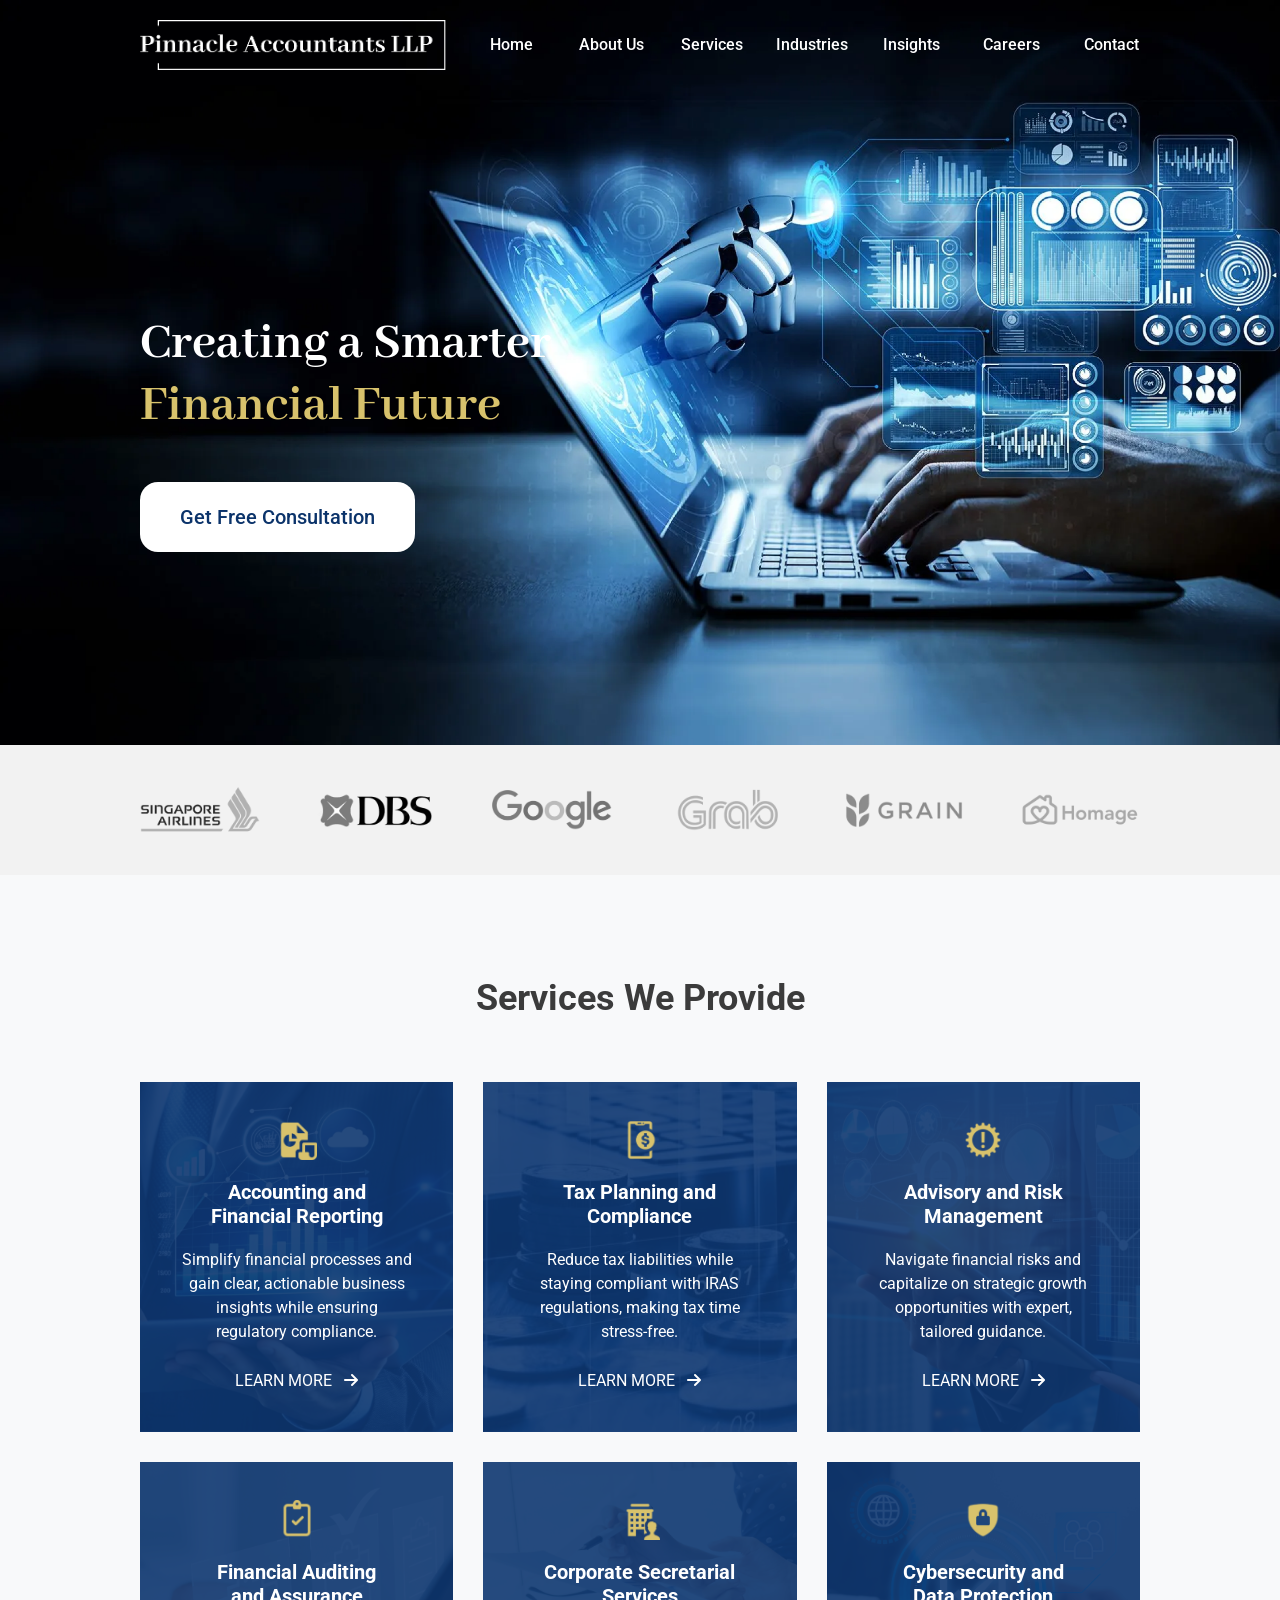
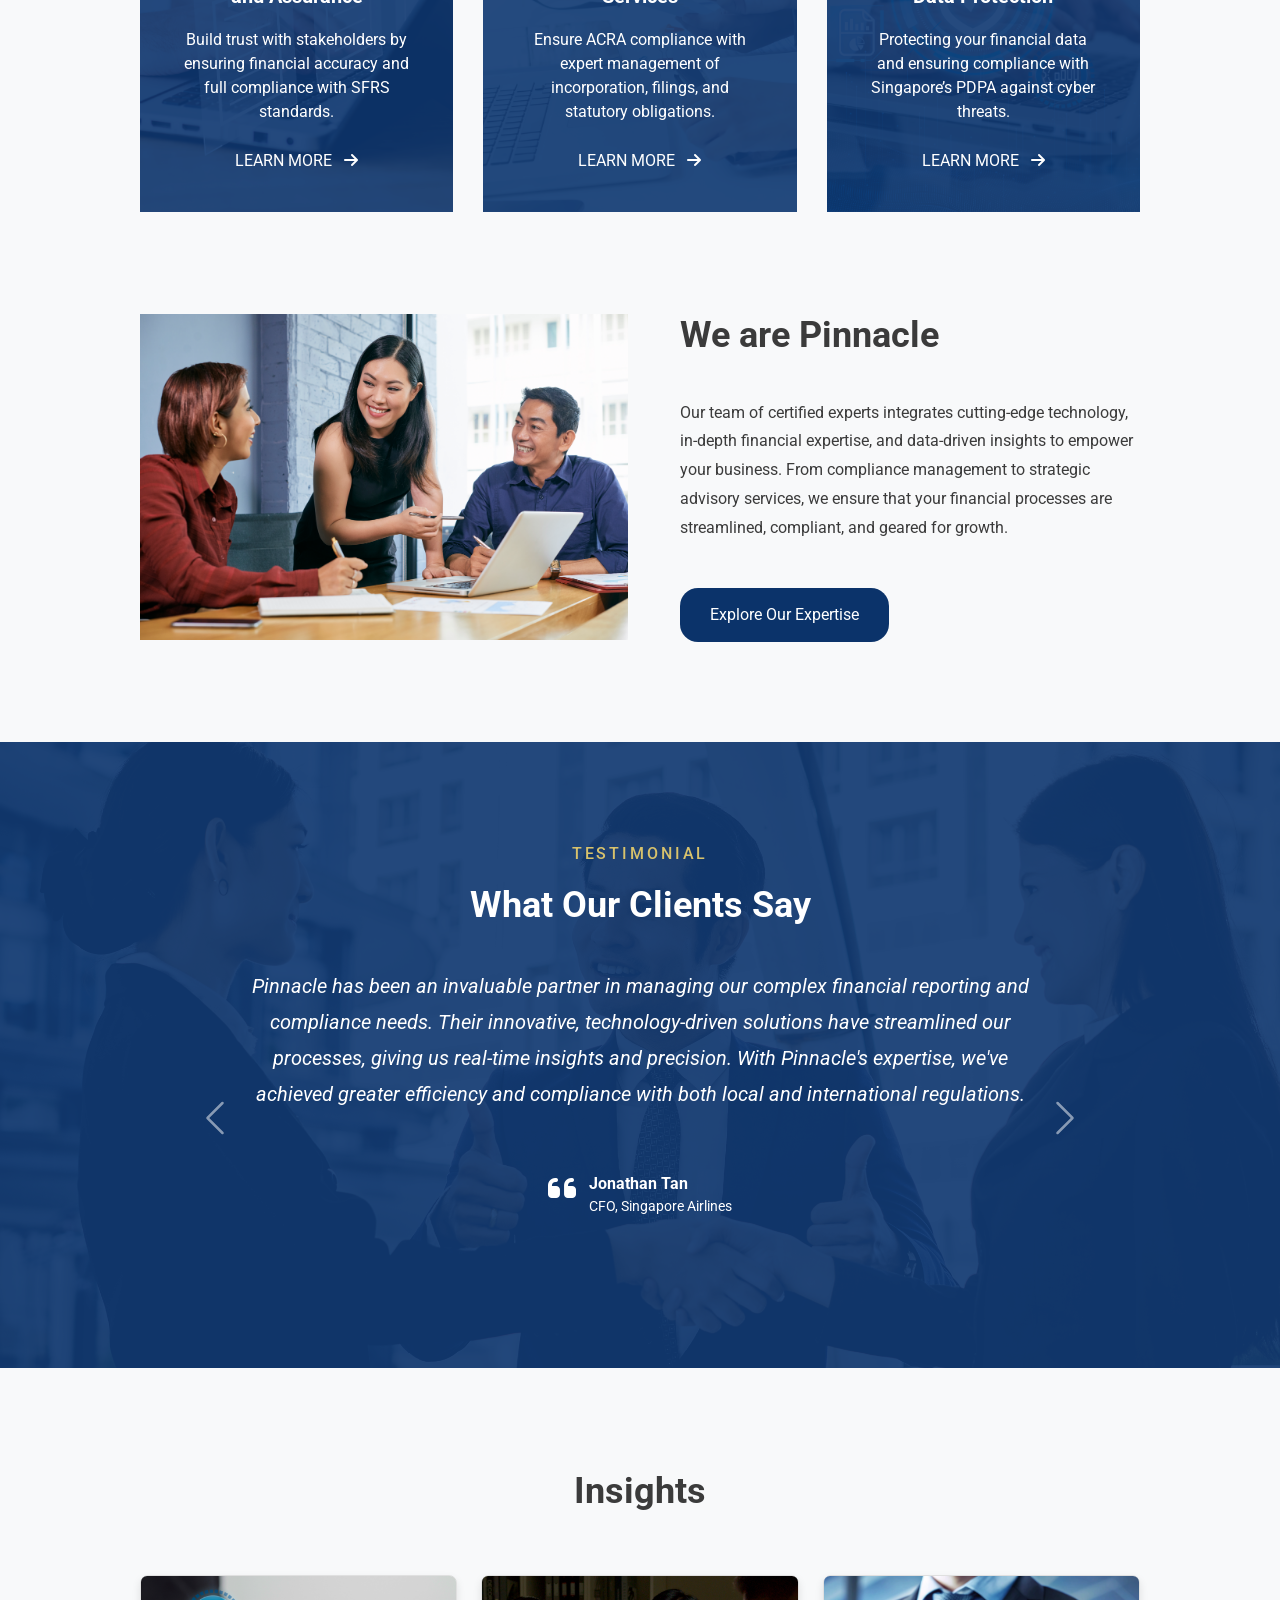
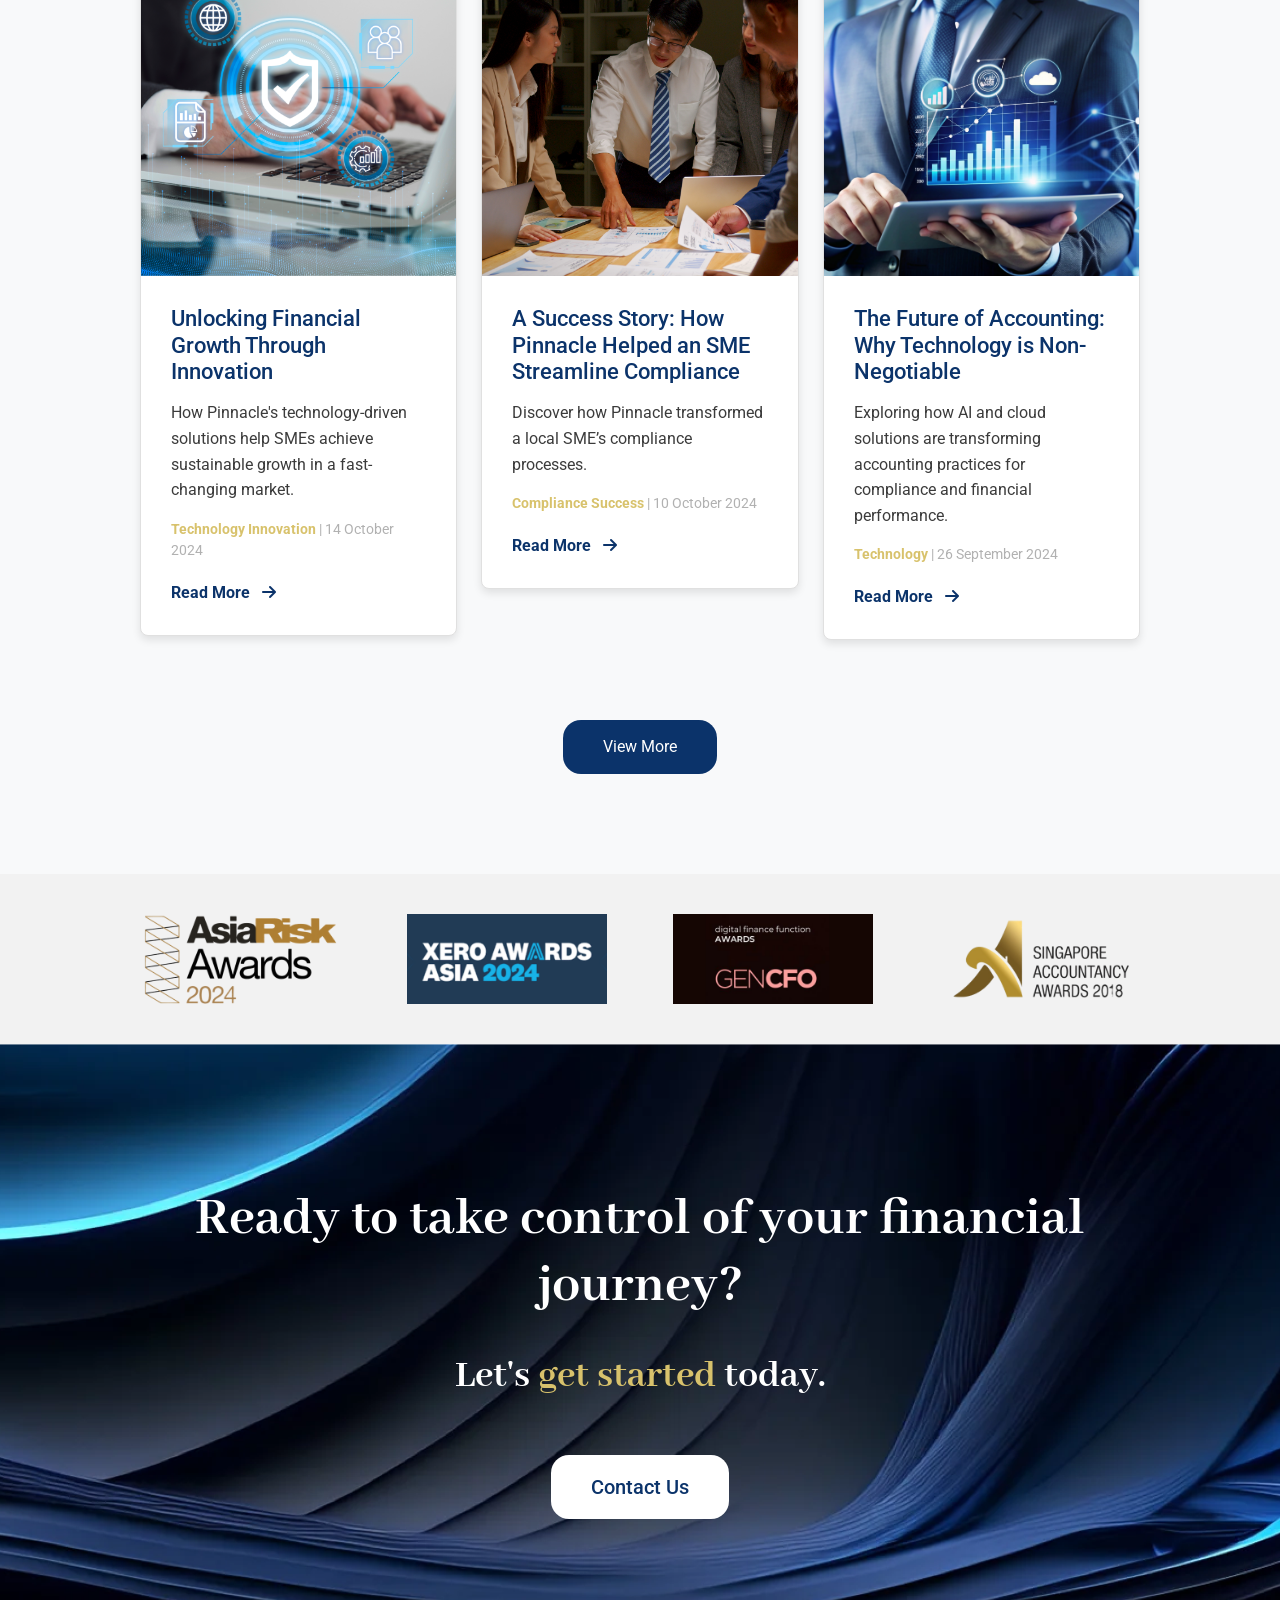
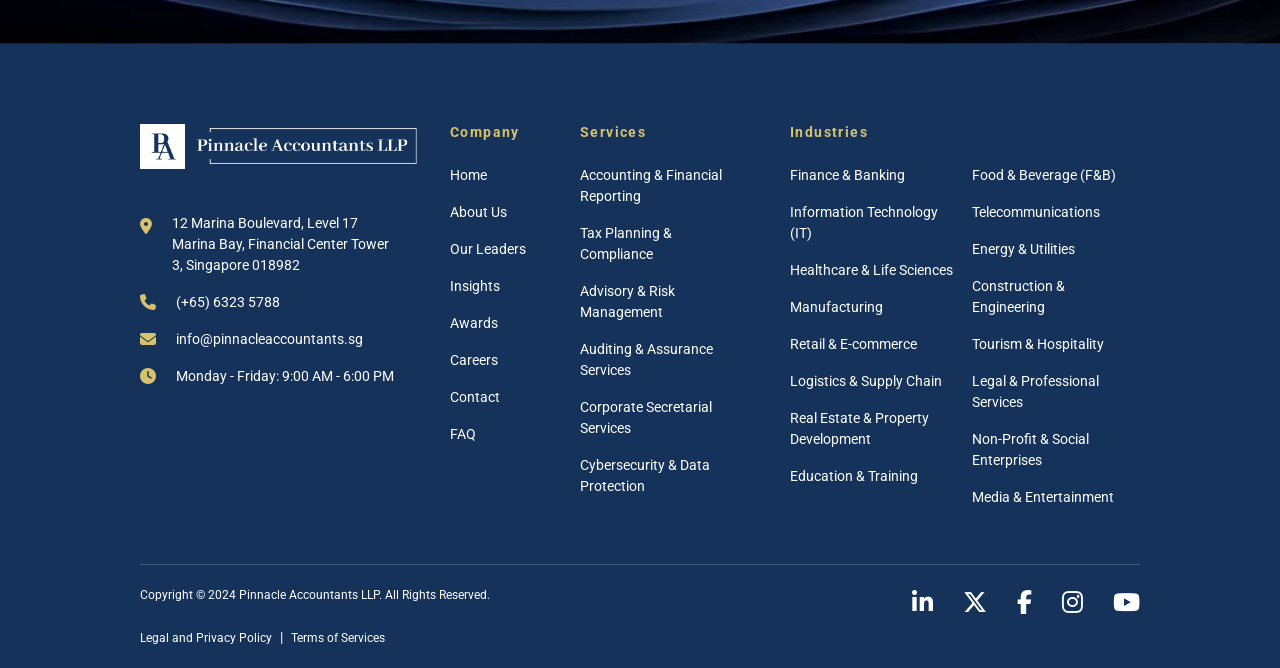
==== commit 2210ee3f: "shorten the insight description" ====
--- a/index.html
+++ b/index.html
@@ -591,7 +591,7 @@
                   </h3>
                   <p class="insight-desc">
                     Exploring how AI and cloud solutions are transforming
-                    accounting practices for better compliance and financial
+                    accounting practices for compliance and financial
                     performance.
                   </p>
                   <div class="insight-meta">
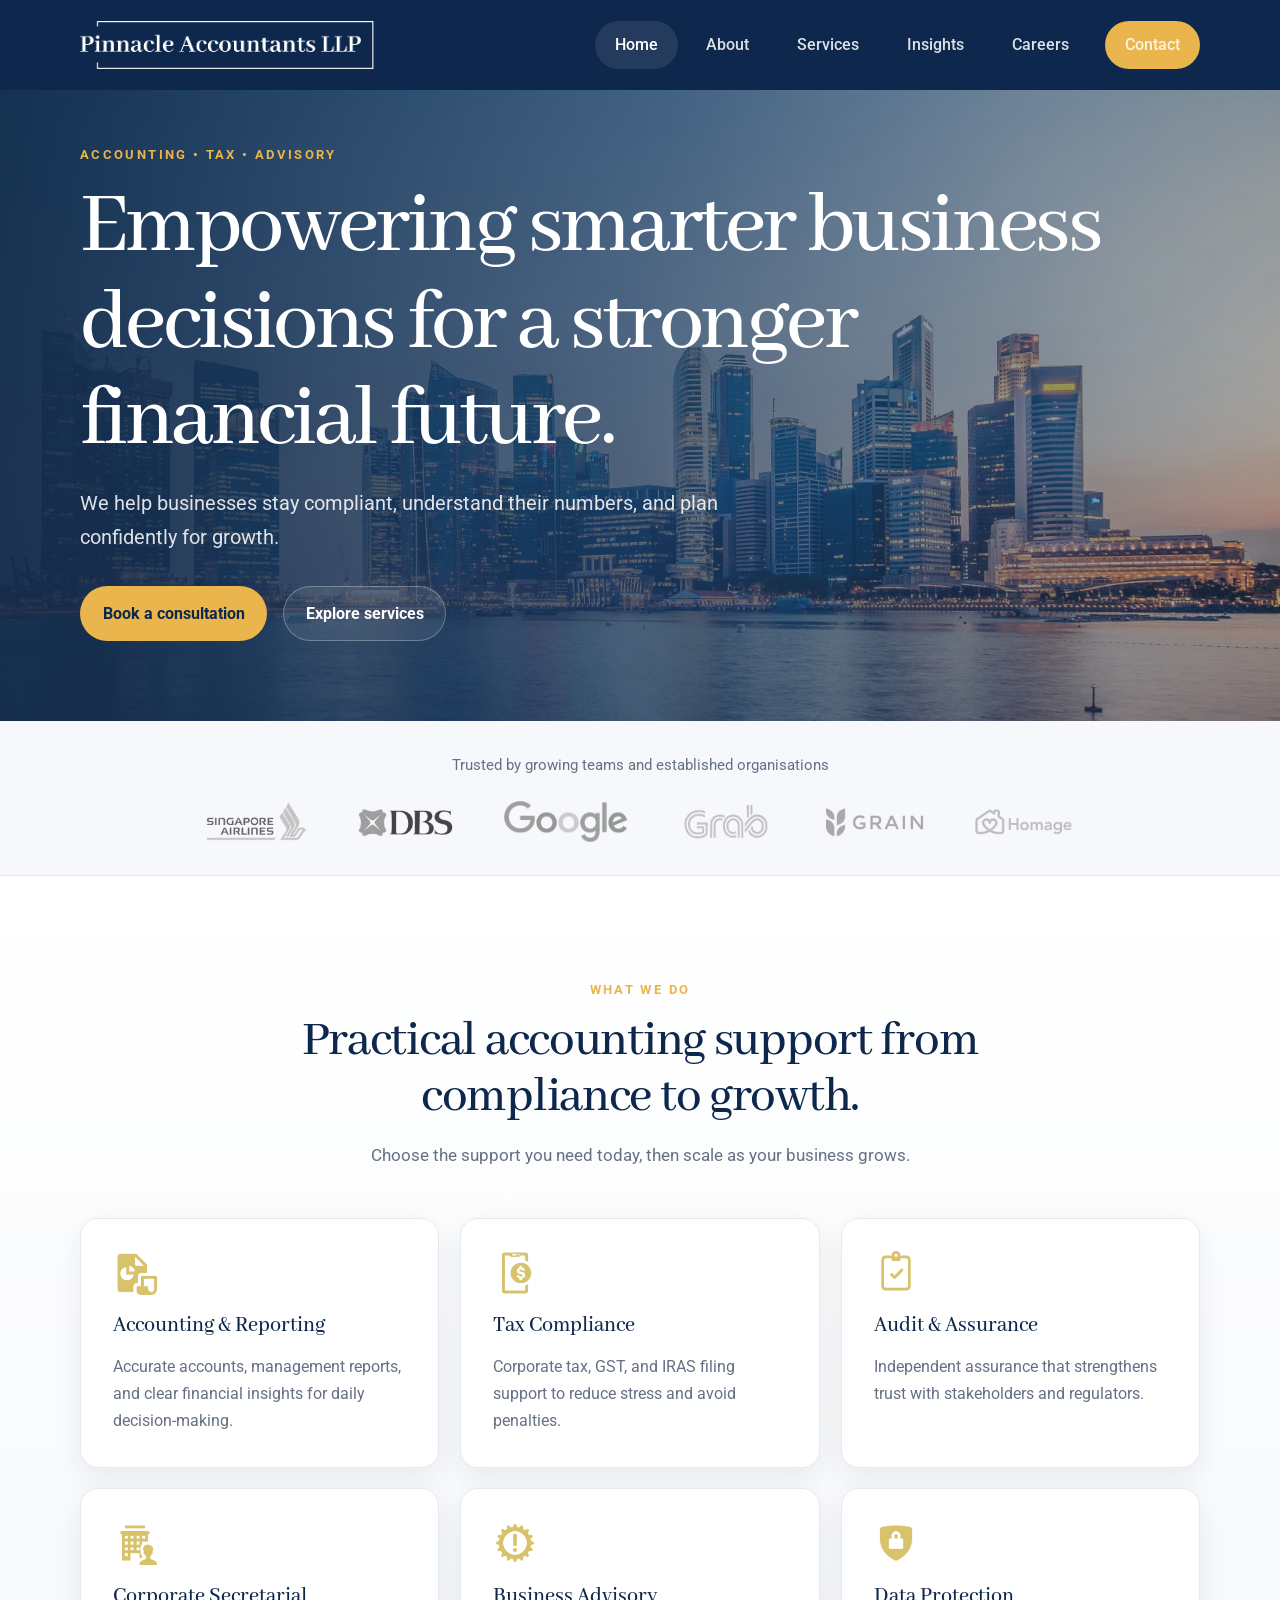
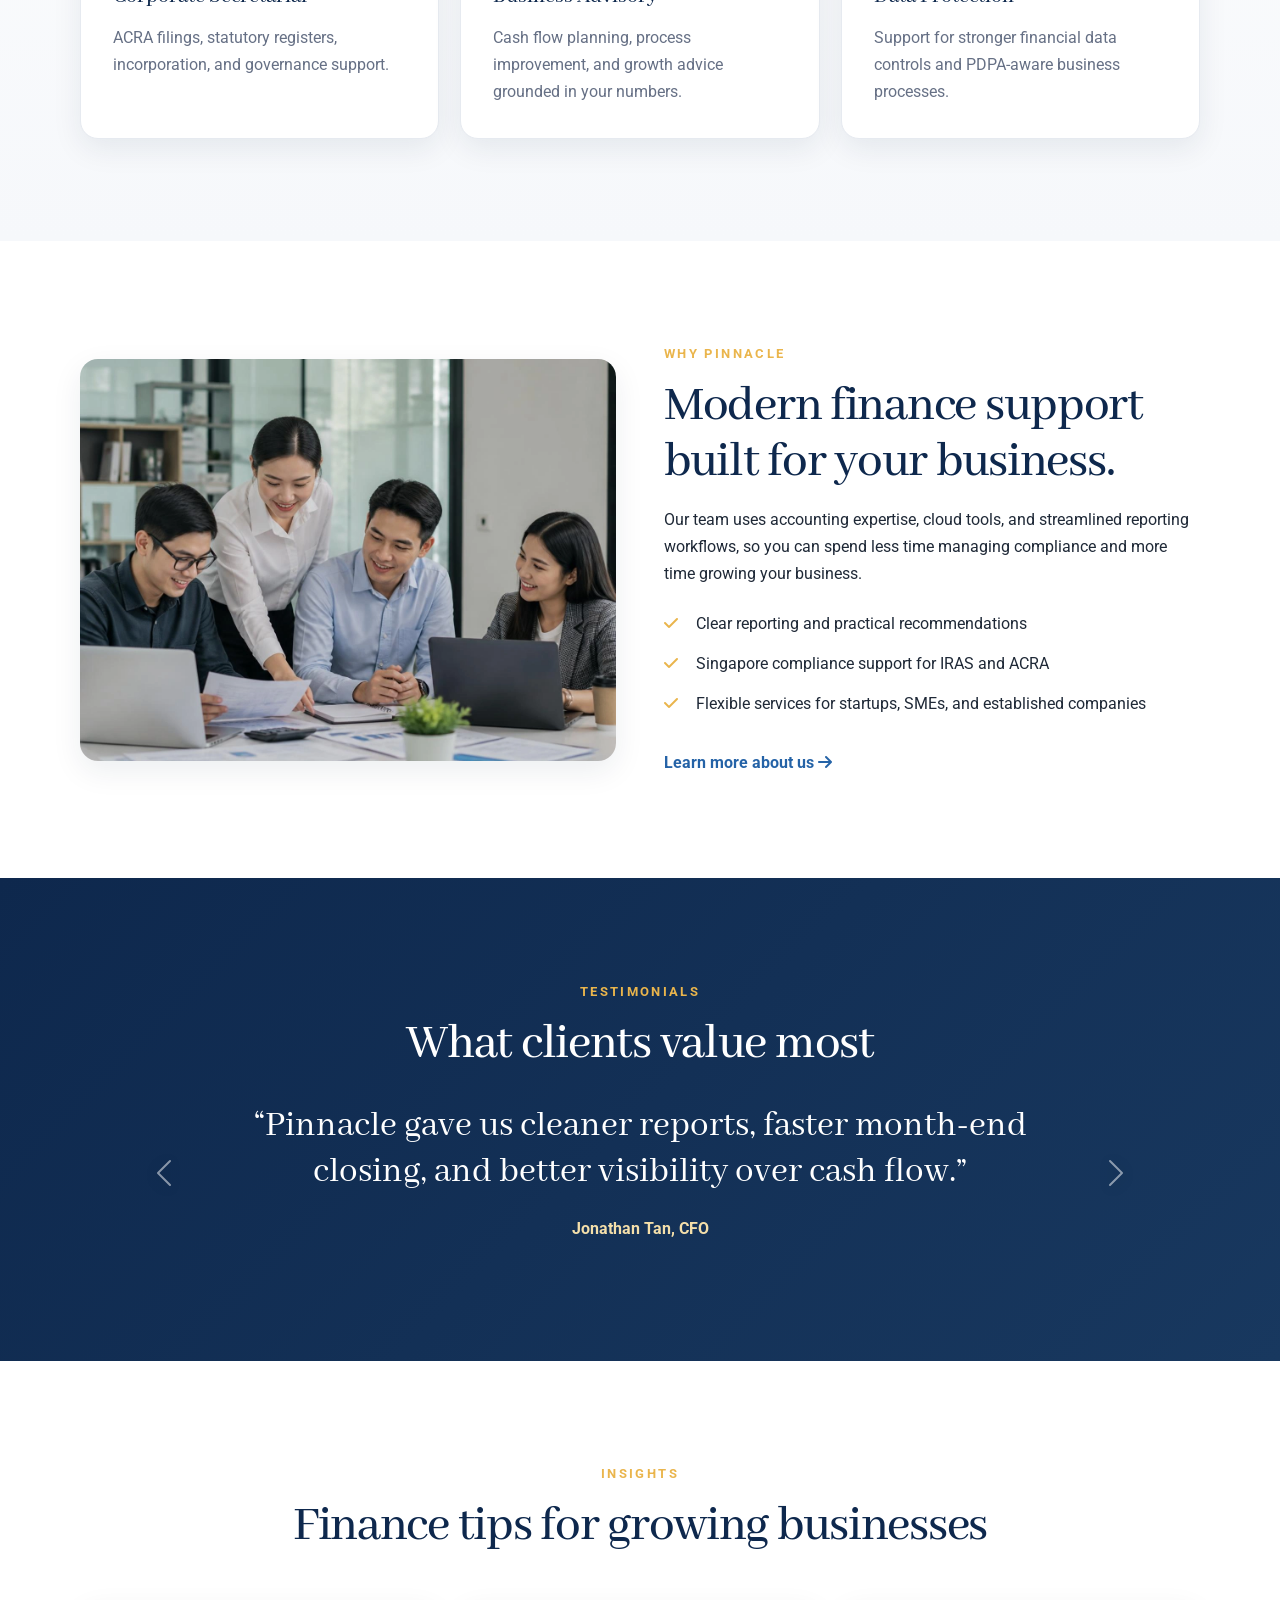
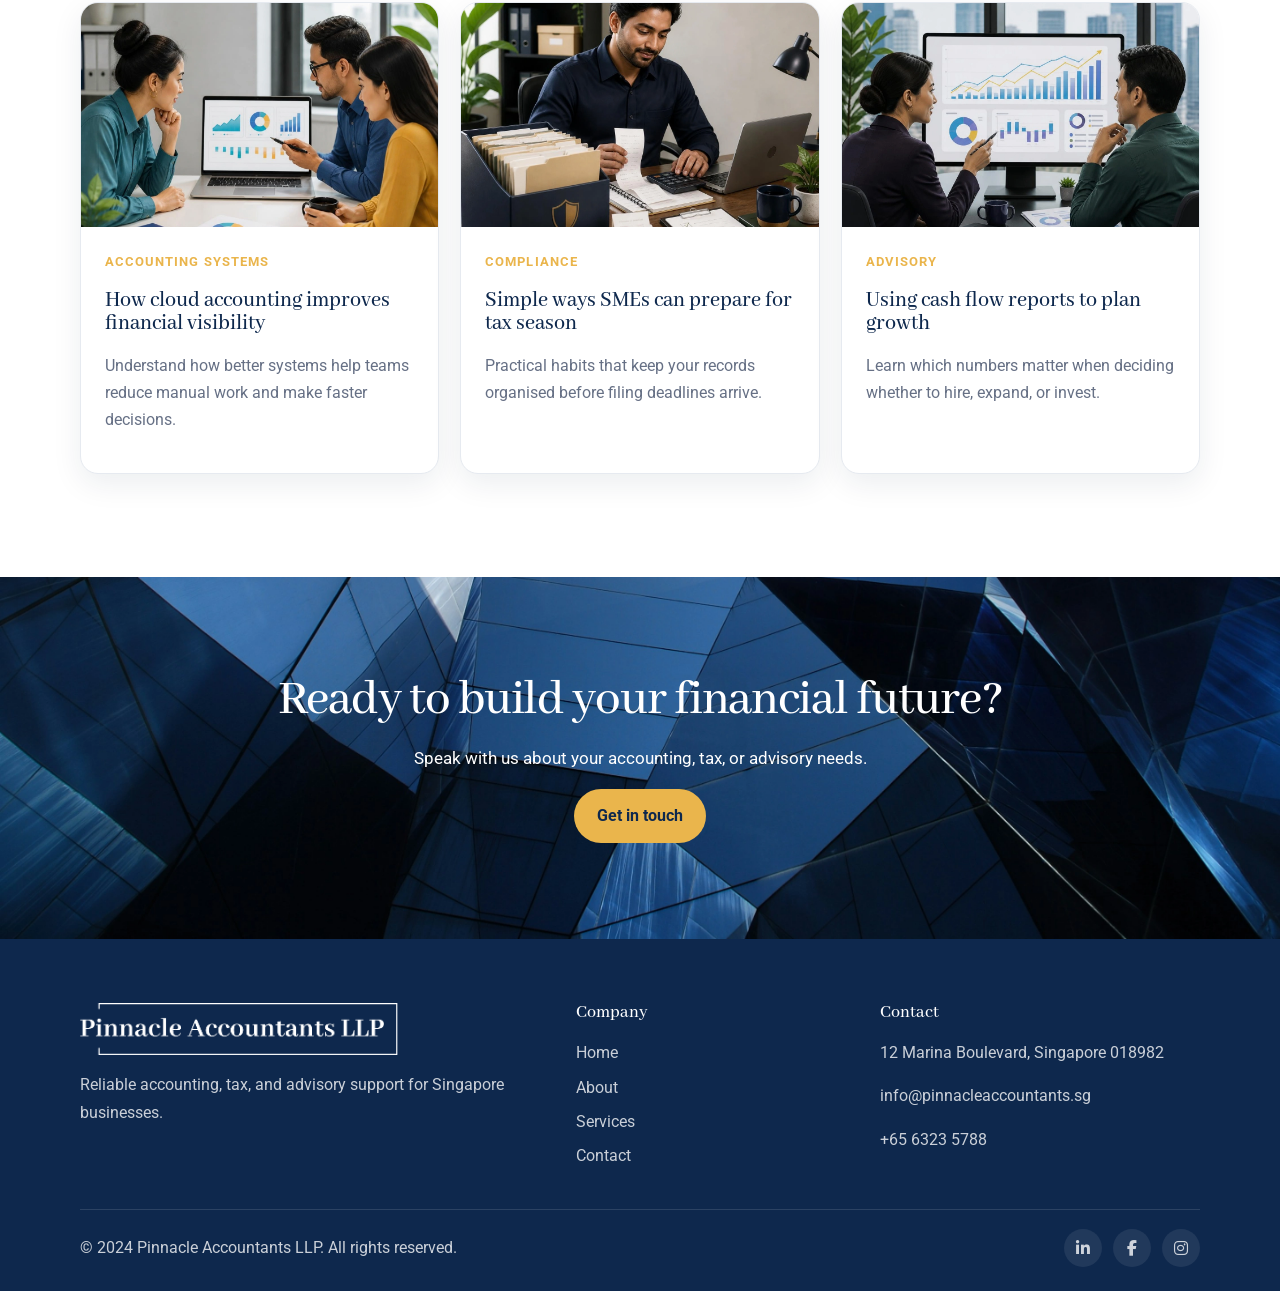
==== commit c539fc99: "updated code, content and styling" ====
--- a/index.html
+++ b/index.html
@@ -3,19 +3,21 @@
   <head>
     <meta charset="UTF-8" />
     <meta name="viewport" content="width=device-width, initial-scale=1.0" />
+    <meta
+      name="description"
+      content="Pinnacle Accountants LLP provides accounting, tax, audit, advisory, and corporate compliance services for Singapore businesses."
+    />
+
+    <title>Pinnacle Accountants LLP | Accounting & Advisory</title>
 
     <!-- Favicon -->
-    <link rel="icon" type="image/x-icon" href="images/favicon.ico" />
-
-    <!-- Fonts -->
+    <link rel="icon" type="image/x-icon" href="./images/favicon.ico" />
+
+    <!-- Google Fonts -->
     <link rel="preconnect" href="https://fonts.googleapis.com" />
     <link rel="preconnect" href="https://fonts.gstatic.com" crossorigin />
     <link
-      href="https://fonts.googleapis.com/css2?family=Abhaya+Libre:wght@400;500;600;700;800&display=swap"
-      rel="stylesheet"
-    />
-    <link
-      href="https://fonts.googleapis.com/css2?family=Abhaya+Libre:wght@400;500;600;700;800&family=Roboto:ital,wght@0,100;0,300;0,400;0,500;0,700;0,900;1,100;1,300;1,400;1,500;1,700;1,900&display=swap"
+      href="https://fonts.googleapis.com/css2?family=Abhaya+Libre:wght@600;700;800&family=Roboto:wght@400;500;700&display=swap"
       rel="stylesheet"
     />
 
@@ -23,834 +25,423 @@
     <link
       rel="stylesheet"
       href="https://cdnjs.cloudflare.com/ajax/libs/font-awesome/6.6.0/css/all.min.css"
-      integrity="sha512-Kc323vGBEqzTmouAECnVceyQqyqdsSiqLQISBL29aUW4U/M7pSPA/gEUZQqv1cwx4OnYxTxve5UMg5GT6L4JJg=="
       crossorigin="anonymous"
       referrerpolicy="no-referrer"
     />
 
-    <!-- Bootstrap Library -->
+    <!-- Bootstrap -->
     <link
       href="https://cdn.jsdelivr.net/npm/bootstrap@5.3.3/dist/css/bootstrap.min.css"
       rel="stylesheet"
-      integrity="sha384-QWTKZyjpPEjISv5WaRU9OFeRpok6YctnYmDr5pNlyT2bRjXh0JMhjY6hW+ALEwIH"
       crossorigin="anonymous"
     />
 
-    <!-- CSS -->
-    <link rel="stylesheet" href="css/style.css" />
-
-    <title>Pinnacle Accountants LLP</title>
+    <link rel="stylesheet" href="style.css" />
   </head>
+
   <body>
-    <!-- Banner and Navbar combined -->
-    <section class="banner-section index-banner">
-      <header>
-        <nav class="navbar navbar-expand-lg custom-navbar navbar-index">
-          <div class="container-fluid">
-            <!-- Logo -->
-            <a class="navbar-brand" href="index.html">
-              <img
-                src="images/logo.png"
-                alt="Pinnacle Logo"
-                class="logo"
-                height="50px"
-              />
-            </a>
-            <!-- Navigation Links -->
-            <button
-              class="navbar-toggler"
-              type="button"
-              data-bs-toggle="collapse"
-              data-bs-target="#navbarNav"
-              aria-controls="navbarNav"
-              aria-expanded="false"
-              aria-label="Toggle navigation"
+    <header class="site-header">
+      <nav
+        class="navbar navbar-expand-lg fixed-top custom-navbar"
+        aria-label="Main navigation"
+      >
+        <div class="container">
+          <a
+            class="navbar-brand"
+            href="index.html"
+            aria-label="Pinnacle Accountants home"
+          >
+            <img
+              src="./images/logo.webp"
+              alt="Pinnacle Accountants LLP"
+              class="logo"
+              width="200"
+              height="48"
+            />
+          </a>
+          <button
+            class="navbar-toggler"
+            type="button"
+            data-bs-toggle="collapse"
+            data-bs-target="#navbarNav"
+            aria-controls="navbarNav"
+            aria-expanded="false"
+            aria-label="Toggle navigation"
+          >
+            <span class="navbar-toggler-icon" aria-hidden="true"></span>
+          </button>
+          <div class="collapse navbar-collapse" id="navbarNav">
+            <ul class="navbar-nav ms-auto align-items-lg-center">
+              <li class="nav-item">
+                <a class="nav-link active" aria-current="page" href="index.html"
+                  >Home</a
+                >
+              </li>
+              <li class="nav-item">
+                <a class="nav-link" href="about.html">About</a>
+              </li>
+              <li class="nav-item">
+                <a class="nav-link" href="index.html#services">Services</a>
+              </li>
+              <li class="nav-item">
+                <a class="nav-link" href="index.html#insights">Insights</a>
+              </li>
+              <li class="nav-item">
+                <a class="nav-link" href="#">Careers</a>
+              </li>
+              <li class="nav-item">
+                <a class="nav-link nav-cta" href="contact.html">Contact</a>
+              </li>
+            </ul>
+          </div>
+        </div>
+      </nav>
+    </header>
+
+    <main>
+      <section class="hero hero-home" aria-labelledby="home-title">
+        <div class="container hero-content">
+          <p class="eyebrow">Accounting • Tax • Advisory</p>
+          <h1 id="home-title" class="home-title">
+            Empowering smarter business decisions for a stronger financial
+            future.
+          </h1>
+          <p class="hero-text">
+            We help businesses stay compliant, understand their numbers, and
+            plan confidently for growth.
+          </p>
+          <div class="hero-actions">
+            <a href="contact.html" class="btn btn-primary-custom"
+              >Book a consultation</a
             >
-              <span class="navbar-toggler-icon"></span>
-            </button>
-            <div class="collapse navbar-collapse" id="navbarNav">
-              <ul class="navbar-nav ms-auto">
-                <li class="nav-item">
-                  <a class="nav-link" href="index.html">Home</a>
-                </li>
-                <li class="nav-item">
-                  <a class="nav-link" href="about.html">About Us</a>
-                </li>
-                <li class="nav-item">
-                  <a class="nav-link" href="#">Services</a>
-                </li>
-                <li class="nav-item">
-                  <a class="nav-link" href="#">Industries</a>
-                </li>
-                <li class="nav-item">
-                  <a class="nav-link" href="#">Insights</a>
-                </li>
-                <li class="nav-item">
-                  <a class="nav-link" href="#">Careers</a>
-                </li>
-                <li class="nav-item">
-                  <a class="nav-link" href="contact.html">Contact</a>
+            <a href="#services" class="btn btn-secondary-custom"
+              >Explore services</a
+            >
+          </div>
+        </div>
+      </section>
+
+      <section class="logo-strip" aria-label="Client logos">
+        <div class="container">
+          <p class="trusted-label">
+            Trusted by growing teams and established organisations
+          </p>
+          <div class="client-logo-row">
+            <img
+              src="images/singapore-airlines.webp"
+              alt="Singapore Airlines"
+            />
+            <img src="./images/dbs.webp" alt="DBS" />
+            <img src="./images/google.webp" alt="Google" />
+            <img src="./images/grab.webp" alt="Grab" />
+            <img src="./images/grain.webp" alt="Grain" />
+            <img src="./images/homage.webp" alt="Homage" />
+          </div>
+        </div>
+      </section>
+
+      <section
+        id="services"
+        class="section services-section"
+        aria-labelledby="services-title"
+      >
+        <div class="container">
+          <div class="section-intro text-center">
+            <p class="eyebrow">What we do</p>
+            <h2 id="services-title">
+              Practical accounting support from compliance to growth.
+            </h2>
+            <p>
+              Choose the support you need today, then scale as your business
+              grows.
+            </p>
+          </div>
+
+          <div class="services-grid">
+            <article class="service-card">
+              <img
+                src="./images/accounting-icon.webp"
+                alt=""
+                aria-hidden="true"
+              />
+              <h3>Accounting & Reporting</h3>
+              <p>
+                Accurate accounts, management reports, and clear financial
+                insights for daily decision-making.
+              </p>
+            </article>
+            <article class="service-card">
+              <img src="./images/tax-icon.webp" alt="" aria-hidden="true" />
+              <h3>Tax Compliance</h3>
+              <p>
+                Corporate tax, GST, and IRAS filing support to reduce stress and
+                avoid penalties.
+              </p>
+            </article>
+            <article class="service-card">
+              <img src="./images/audit-icon.webp" alt="" aria-hidden="true" />
+              <h3>Audit & Assurance</h3>
+              <p>
+                Independent assurance that strengthens trust with stakeholders
+                and regulators.
+              </p>
+            </article>
+            <article class="service-card">
+              <img
+                src="./images/secretarial-icon.webp"
+                alt=""
+                aria-hidden="true"
+              />
+              <h3>Corporate Secretarial</h3>
+              <p>
+                ACRA filings, statutory registers, incorporation, and governance
+                support.
+              </p>
+            </article>
+            <article class="service-card">
+              <img
+                src="./images/advisory-icon.webp"
+                alt=""
+                aria-hidden="true"
+              />
+              <h3>Business Advisory</h3>
+              <p>
+                Cash flow planning, process improvement, and growth advice
+                grounded in your numbers.
+              </p>
+            </article>
+            <article class="service-card">
+              <img
+                src="./images/cybersecurity-icon.webp"
+                alt=""
+                aria-hidden="true"
+              />
+              <h3>Data Protection</h3>
+              <p>
+                Support for stronger financial data controls and PDPA-aware
+                business processes.
+              </p>
+            </article>
+          </div>
+        </div>
+      </section>
+
+      <section class="section split-section" aria-labelledby="intro-title">
+        <div class="container">
+          <div class="row align-items-center g-5">
+            <div class="col-lg-6 split-img">
+              <img
+                src="./images/meeting-img.webp"
+                alt="A professional, natural-looking workplace of an Asian accounting team smiling and reviewing financial documents around a table in a bright modern office. Show diverse colleagues reviewing financial documents and using laptops."
+                class="rounded-image"
+              />
+            </div>
+            <div class="col-lg-6">
+              <p class="eyebrow">Why Pinnacle</p>
+              <h2 id="intro-title">
+                Modern finance support built for your business.
+              </h2>
+              <p>
+                Our team uses accounting expertise, cloud tools, and streamlined
+                reporting workflows, so you can spend less time managing
+                compliance and more time growing your business.
+              </p>
+              <ul class="check-list">
+                <li>Clear reporting and practical recommendations</li>
+                <li>Singapore compliance support for IRAS and ACRA</li>
+                <li>
+                  Flexible services for startups, SMEs, and established
+                  companies
                 </li>
               </ul>
+              <a href="about.html" class="text-link"
+                >Learn more about us <i class="fa-solid fa-arrow-right"></i
+              ></a>
             </div>
           </div>
-        </nav>
-      </header>
-
-      <!-- Banner Section Content -->
-      <div class="index-banner-content">
-        <div class="container-fluid">
-          <h1>
-            Creating a Smarter<br /><span class="gold-highlight"
-              >Financial Future</span
-            >
-          </h1>
-          <a href="contact.html" class="banner-cta-btn"
-            >Get Free Consultation</a
-          >
-        </div>
-      </div>
-    </section>
-
-    <main>
-      <!-- Client Logo Section -->
-      <section class="client-logo-section">
-        <div class="container-fluid">
-          <!-- Static layout for larger screens -->
-          <div class="client-logo-row d-none d-md-flex">
-            <img
-              src="images/singapore-airlines.png"
-              alt="Singapore Airlines"
-              class="client-logo"
-            />
-            <img src="images/dbs.png" alt="DBS" class="client-logo" />
-            <img src="images/google.png" alt="Google" class="client-logo" />
-            <img src="images/grab.png" alt="Grab" class="client-logo" />
-            <img src="images/grain.png" alt="Grain" class="client-logo" />
-            <img src="images/homage.png" alt="Homage" class="client-logo" />
-          </div>
-
-          <!-- Carousel for smaller screens -->
-          <div
-            id="clientLogoCarousel"
-            class="carousel slide d-md-none"
-            data-bs-ride="carousel"
-          >
-            <div class="carousel-inner">
-              <div class="carousel-item active">
-                <img
-                  src="images/singapore-airlines.png"
-                  alt="Singapore Airlines"
-                  class="client-logo"
-                />
-              </div>
-              <div class="carousel-item">
-                <img src="images/dbs.png" alt="DBS" class="client-logo" />
-              </div>
-              <div class="carousel-item">
-                <img src="images/google.png" alt="Google" class="client-logo" />
-              </div>
-              <div class="carousel-item">
-                <img src="images/grab.png" alt="Grab" class="client-logo" />
-              </div>
-              <div class="carousel-item">
-                <img src="images/grain.png" alt="Grain" class="client-logo" />
-              </div>
-              <div class="carousel-item">
-                <img src="images/homage.png" alt="Homage" class="client-logo" />
-              </div>
-            </div>
-            <!-- Carousel controls -->
-            <button
-              class="carousel-control-prev"
-              type="button"
-              data-bs-target="#clientLogoCarousel"
-              data-bs-slide="prev"
-            >
-              <span
-                class="carousel-control-prev-icon"
-                aria-hidden="true"
-              ></span>
-              <span class="visually-hidden">Previous</span>
-            </button>
-            <button
-              class="carousel-control-next"
-              type="button"
-              data-bs-target="#clientLogoCarousel"
-              data-bs-slide="next"
-            >
-              <span
-                class="carousel-control-next-icon"
-                aria-hidden="true"
-              ></span>
-              <span class="visually-hidden">Next</span>
-            </button>
-          </div>
-        </div>
-      </section>
-
-      <!-- Services Section -->
-      <section class="services-section">
-        <div class="container-fluid">
-          <h2 class="section-header">Services We Provide</h2>
-          <div class="services-row">
-            <!-- Service Box 1 -->
-            <div
-              class="service-box"
-              style="
-                background-image: url(&quot;images/accounting-services.png&quot;);
-              "
-            >
-              <div class="overlay-services">
-                <img
-                  src="images/accounting-icon.png"
-                  alt="Accounting Icon"
-                  class="service-icon"
-                />
-                <h3>Accounting and Financial Reporting</h3>
-                <p>
-                  Simplify financial processes and gain clear, actionable
-                  business insights while ensuring regulatory compliance.
-                </p>
-                <a href="#" class="service-link"
-                  >LEARN MORE <i class="fa-solid fa-arrow-right"></i
-                ></a>
-              </div>
-            </div>
-            <!-- Service Box 2 -->
-            <div
-              class="service-box"
-              style="background-image: url(&quot;images/tax-services.png&quot;)"
-            >
-              <div class="overlay-services">
-                <img
-                  src="images/tax-icon.png"
-                  alt="Tax Icon"
-                  class="service-icon"
-                />
-                <h3>Tax Planning and Compliance</h3>
-                <p>
-                  Reduce tax liabilities while staying compliant with IRAS
-                  regulations, making tax time stress-free.
-                </p>
-                <a href="#" class="service-link"
-                  >LEARN MORE <i class="fa-solid fa-arrow-right"></i
-                ></a>
-              </div>
-            </div>
-            <!-- Service Box 3 -->
-            <div
-              class="service-box"
-              style="
-                background-image: url(&quot;images/advisory-services.png&quot;);
-              "
-            >
-              <div class="overlay-services">
-                <img
-                  src="images/advisory-icon.png"
-                  alt="Advisory Icon"
-                  class="service-icon"
-                />
-                <h3>Advisory and Risk Management</h3>
-                <p>
-                  Navigate financial risks and capitalize on strategic growth
-                  opportunities with expert, tailored guidance.
-                </p>
-                <a href="#" class="service-link"
-                  >LEARN MORE <i class="fa-solid fa-arrow-right"></i
-                ></a>
-              </div>
-            </div>
-            <!-- Service Box 4 -->
-            <div
-              class="service-box"
-              style="
-                background-image: url(&quot;images/audit-services.png&quot;);
-              "
-            >
-              <div class="overlay-services">
-                <img
-                  src="images/audit-icon.png"
-                  alt="Audit Icon"
-                  class="service-icon"
-                />
-                <h3>Financial Auditing and Assurance</h3>
-                <p>
-                  Build trust with stakeholders by ensuring financial accuracy
-                  and full compliance with SFRS standards.
-                </p>
-                <a href="#" class="service-link"
-                  >LEARN MORE <i class="fa-solid fa-arrow-right"></i
-                ></a>
-              </div>
-            </div>
-            <!-- Service Box 5 -->
-            <div
-              class="service-box"
-              style="
-                background-image: url(&quot;images/secretarial-services.png&quot;);
-              "
-            >
-              <div class="overlay-services">
-                <img
-                  src="images/secretarial-icon.png"
-                  alt="Secretarial Icon"
-                  class="service-icon"
-                />
-                <h3>Corporate Secretarial Services</h3>
-                <p>
-                  Ensure ACRA compliance with expert management of
-                  incorporation, filings, and statutory obligations.
-                </p>
-                <a href="#" class="service-link"
-                  >LEARN MORE <i class="fa-solid fa-arrow-right"></i
-                ></a>
-              </div>
-            </div>
-            <!-- Service Box 6 -->
-            <div
-              class="service-box"
-              style="
-                background-image: url(&quot;images/cybersecurity-services.png&quot;);
-              "
-            >
-              <div class="overlay-services">
-                <img
-                  src="images/cybersecurity-icon.png"
-                  alt="Cybersecurity Icon"
-                  class="service-icon"
-                />
-                <h3>Cybersecurity and Data Protection</h3>
-                <p>
-                  Protecting your financial data and ensuring compliance with
-                  Singapore’s PDPA against cyber threats.
-                </p>
-                <a href="#" class="service-link"
-                  >LEARN MORE <i class="fa-solid fa-arrow-right"></i
-                ></a>
-              </div>
-            </div>
-          </div>
-        </div>
-      </section>
-
-      <!-- Brief Introduction Section -->
-      <section class="intro-section">
-        <div class="container-fluid">
-          <div class="row align-items-center">
-            <!-- Left: Image -->
-            <div class="col-md-6 col-img">
-              <img
-                src="images/meeting-img.jpg"
-                alt="Team Meeting"
-                class="intro-image"
-              />
-            </div>
-            <!-- Right: Content -->
-            <div class="col-md-6 intro-right">
-              <h2 class="section-header">We are Pinnacle</h2>
-              <p class="intro-paragraph">
-                Our team of certified experts integrates cutting-edge
-                technology, in-depth financial expertise, and data-driven
-                insights to empower your business. From compliance management to
-                strategic advisory services, we ensure that your financial
-                processes are streamlined, compliant, and geared for growth.
-              </p>
-              <a href="about.html" class="intro-btn">Explore Our Expertise</a>
-            </div>
-          </div>
-        </div>
-      </section>
-
-      <!-- Client Testimonial Section -->
-      <section class="testimonials-section">
-        <div class="container-fluid">
-          <div class="prehead">TESTIMONIAL</div>
-          <h2 class="section-header">What Our Clients Say</h2>
-
-          <!-- Carousel -->
+        </div>
+      </section>
+
+      <section
+        class="section testimonial-section"
+        aria-labelledby="testimonials-title"
+      >
+        <div class="container text-center">
+          <p class="eyebrow">Testimonials</p>
+          <h2 id="testimonials-title">What clients value most</h2>
           <div
             id="testimonialCarousel"
             class="carousel slide"
             data-bs-ride="carousel"
           >
             <div class="carousel-inner">
-              <!-- First Testimonial -->
               <div class="carousel-item active">
-                <p class="testimonial-paragraph">
-                  Pinnacle has been an invaluable partner in managing our
-                  complex financial reporting and compliance needs. Their
-                  innovative, technology-driven solutions have streamlined our
-                  processes, giving us real-time insights and precision. With
-                  Pinnacle's expertise, we've achieved greater efficiency and
-                  compliance with both local and international regulations.
-                </p>
-                <div class="testimonial-name">
-                  <i class="fa-solid fa-quote-left"></i>
-                  <div class="name-details">
-                    <strong>Jonathan Tan</strong><br />
-                    CFO, Singapore Airlines
-                  </div>
-                </div>
-              </div>
-
-              <!-- Second Testimonial -->
+                <blockquote>
+                  “Pinnacle gave us cleaner reports, faster month-end closing,
+                  and better visibility over cash flow.”
+                </blockquote>
+                <p class="testimonial-person">Jonathan Tan, CFO</p>
+              </div>
               <div class="carousel-item">
-                <p class="testimonial-paragraph">
-                  As a large corporation, we needed a partner that offered both
-                  innovation and reliability. Pinnacle’s expertise in
-                  cybersecurity and financial reporting has safeguarded our
-                  data, ensured smooth operations, and maintained compliance.
-                  Their commitment to excellence has helped us stay ahead in a
-                  competitive landscape.
-                </p>
-                <div class="testimonial-name">
-                  <i class="fa-solid fa-quote-left"></i>
-                  <div class="name-details">
-                    <strong>Rachel Lee</strong><br />
-                    Head of Finance, DBS Bank
-                  </div>
-                </div>
-              </div>
-
-              <!-- Third Testimonial -->
+                <blockquote>
+                  “Their team made compliance easier to manage and helped us
+                  improve the way we track business performance.”
+                </blockquote>
+                <p class="testimonial-person">Rachel Lee, Head of Finance</p>
+              </div>
               <div class="carousel-item">
-                <p class="testimonial-paragraph">
-                  Pinnacle’s technology-driven approach has streamlined our
-                  financial reporting and ensured full compliance. With their
-                  expert guidance, we’ve optimised tax planning and strengthened
-                  risk management, positioning Google for sustained growth. For
-                  any business looking for a financial partner that excels in
-                  both innovation and compliance, Pinnacle is the clear choice.
-                </p>
-                <div class="testimonial-name">
-                  <i class="fa-solid fa-quote-left"></i>
-                  <div class="name-details">
-                    <strong>Matthew Tan</strong><br />
-                    CFO, Google
-                  </div>
-                </div>
-              </div>
-
-              <!-- Fourth Testimonial -->
-              <div class="carousel-item">
-                <p class="testimonial-paragraph">
-                  Pinnacle has been key to managing our financial operations as
-                  we scale across the region. Their expertise in tax planning,
-                  compliance, and risk management has streamlined our processes,
-                  letting us focus on growth with confidence in our secure,
-                  compliant financial infrastructure. Pinnacle is a trusted
-                  partner for any business looking to scale.
-                </p>
-                <div class="testimonial-name">
-                  <i class="fa-solid fa-quote-left"></i>
-                  <div class="name-details">
-                    <strong>Marcus Lim</strong><br />
-                    Finance Director, Grab
-                  </div>
-                </div>
-              </div>
-
-              <!-- Fifth Testimonial -->
-              <div class="carousel-item">
-                <p class="testimonial-paragraph">
-                  As a fast-growing food tech company without a finance team,
-                  Pinnacle has been instrumental in managing our financial
-                  operations. Their outsourced CFO services and accounting
-                  solutions provide the clarity to scale, from tax compliance to
-                  financial reporting, so we can focus on growing our business.
-                </p>
-                <div class="testimonial-name">
-                  <i class="fa-solid fa-quote-left"></i>
-                  <div class="name-details">
-                    <strong>Yvonne Ho</strong><br />
-                    CEO, Grain
-                  </div>
-                </div>
-              </div>
-
-              <!-- Sixth Testimonial -->
-              <div class="carousel-item">
-                <p class="testimonial-paragraph">
-                  We rely heavily on Pinnacle’s expertise and full suite of
-                  tailored financial solutions, from tax planning to accounting
-                  and compliance. Their proactive approach have optimised our
-                  operations, saving time and ensuring full regulatory
-                  compliance. For any SME, Pinnacle is a game-changer.
-                </p>
-                <div class="testimonial-name">
-                  <i class="fa-solid fa-quote-left"></i>
-                  <div class="name-details">
-                    <strong>Kelvin Chua</strong><br />
-                    COO, Homage
-                  </div>
-                </div>
+                <blockquote>
+                  “The advice was practical, clear, and focused on what our
+                  company needed at our stage of growth.”
+                </blockquote>
+                <p class="testimonial-person">Marcus Lim, Finance Director</p>
               </div>
             </div>
-
-            <!-- Carousel Controls -->
-            <div class="carousel-controls-container">
-              <button
-                class="carousel-control-prev"
-                type="button"
-                data-bs-target="#testimonialCarousel"
-                data-bs-slide="prev"
-              >
-                <span
-                  class="carousel-control-prev-icon"
-                  aria-hidden="true"
-                ></span>
-                <span class="visually-hidden">Previous</span>
-              </button>
-              <button
-                class="carousel-control-next"
-                type="button"
-                data-bs-target="#testimonialCarousel"
-                data-bs-slide="next"
-              >
-                <span
-                  class="carousel-control-next-icon"
-                  aria-hidden="true"
-                ></span>
-                <span class="visually-hidden">Next</span>
-              </button>
-            </div>
-          </div>
-        </div>
-      </section>
-
-      <!-- Insights Blog / News Section -->
-      <section class="insights-section">
-        <div class="container-fluid">
-          <h2 class="section-header">Insights</h2>
-          <div class="row insights-row">
-            <!-- First Insight Box -->
-            <div class="col-md-4">
-              <div class="insight-box">
-                <img
-                  src="images/cybersecurity-services.png"
-                  alt="Financial Compliance"
-                  class="insight-image"
-                />
-                <div class="insight-content">
-                  <h3>Unlocking Financial Growth Through Innovation</h3>
-                  <p class="insight-desc">
-                    How Pinnacle's technology-driven solutions help SMEs achieve
-                    sustainable growth in a fast-changing market.
-                  </p>
-                  <div class="insight-meta">
-                    <span class="category">Technology Innovation</span> |
-                    <span class="date">14 October 2024</span>
-                  </div>
-                  <a href="#" class="read-more"
-                    >Read More <i class="fa-solid fa-arrow-right"></i
-                  ></a>
-                </div>
-              </div>
-            </div>
-
-            <!-- Second Insight Box -->
-            <div class="col-md-4">
-              <div class="insight-box">
-                <img
-                  src="images/pinnacle-meeting.jpg"
-                  alt="Pinnacle Meeting"
-                  class="insight-image"
-                />
-                <div class="insight-content">
-                  <h3>
-                    A Success Story: How Pinnacle Helped an SME Streamline
-                    Compliance
-                  </h3>
-                  <p class="insight-desc">
-                    Discover how Pinnacle transformed a local SME’s compliance
-                    processes.
-                  </p>
-                  <div class="insight-meta">
-                    <span class="category">Compliance Success</span> |
-                    <span class="date">10 October 2024</span>
-                  </div>
-                  <a href="#" class="read-more"
-                    >Read More <i class="fa-solid fa-arrow-right"></i
-                  ></a>
-                </div>
-              </div>
-            </div>
-
-            <!-- Third Insight Box -->
-            <div class="col-md-4">
-              <div class="insight-box">
-                <img
-                  src="images/financial-report.jpg"
-                  alt="Accounting Technology"
-                  class="insight-image"
-                />
-                <div class="insight-content">
-                  <h3>
-                    The Future of Accounting: Why Technology is Non-Negotiable
-                  </h3>
-                  <p class="insight-desc">
-                    Exploring how AI and cloud solutions are transforming
-                    accounting practices for compliance and financial
-                    performance.
-                  </p>
-                  <div class="insight-meta">
-                    <span class="category">Technology</span> |
-                    <span class="date">26 September 2024</span>
-                  </div>
-                  <a href="#" class="read-more"
-                    >Read More <i class="fa-solid fa-arrow-right"></i
-                  ></a>
-                </div>
-              </div>
-            </div>
-          </div>
-
-          <!-- View More Button -->
-          <div class="text-center">
-            <a href="#" class="view-more-btn">View More</a>
-          </div>
-        </div>
-      </section>
-
-      <!-- Awards Logo Section -->
-      <section class="awards-logo-section">
-        <div class="container-fluid">
-          <!-- Desktop version: Horizontal layout -->
-          <div class="awards-logo-row d-none d-md-flex justify-content-between">
-            <img
-              src="images/asia-risk.png"
-              alt="Asia Risk Awards 2024"
-              class="award-logo"
-            />
-            <img
-              src="images/xero.png"
-              alt="Xero Awards Asia 2024"
-              class="award-logo"
-            />
-            <img
-              src="images/digital-finance.png"
-              alt="Digital Finance Function Awards"
-              class="award-logo"
-            />
-            <img
-              src="images/sg-accountancy.png"
-              alt="Singapore Accountancy Awards 2018"
-              class="award-logo"
-            />
-          </div>
-
-          <!-- Mobile version: Carousel layout -->
-          <div
-            id="awardsLogoCarousel"
-            class="carousel slide d-md-none"
-            data-bs-ride="carousel"
-          >
-            <div class="carousel-inner">
-              <div class="carousel-item active">
-                <img
-                  src="images/asia-risk.png"
-                  alt="Asia Risk Awards 2024"
-                  class="award-logo"
-                />
-              </div>
-              <div class="carousel-item">
-                <img
-                  src="images/xero.png"
-                  alt="Xero Awards Asia 2024"
-                  class="award-logo"
-                />
-              </div>
-              <div class="carousel-item">
-                <img
-                  src="images/digital-finance.png"
-                  alt="Digital Finance Function Awards"
-                  class="award-logo"
-                />
-              </div>
-              <div class="carousel-item">
-                <img
-                  src="images/sg-accountancy.png"
-                  alt="Singapore Accountancy Awards 2018"
-                  class="award-logo"
-                />
-              </div>
-            </div>
-            <!-- Carousel controls -->
             <button
               class="carousel-control-prev"
               type="button"
-              data-bs-target="#awardsLogoCarousel"
+              data-bs-target="#testimonialCarousel"
               data-bs-slide="prev"
+              aria-label="Previous testimonial"
             >
               <span
                 class="carousel-control-prev-icon"
                 aria-hidden="true"
               ></span>
-              <span class="visually-hidden">Previous</span>
             </button>
             <button
               class="carousel-control-next"
               type="button"
-              data-bs-target="#awardsLogoCarousel"
+              data-bs-target="#testimonialCarousel"
               data-bs-slide="next"
+              aria-label="Next testimonial"
             >
               <span
                 class="carousel-control-next-icon"
                 aria-hidden="true"
               ></span>
-              <span class="visually-hidden">Next</span>
             </button>
           </div>
         </div>
       </section>
 
-      <!-- Call to Action Section -->
-      <section class="cta-section">
-        <div class="container-fluid">
-          <div class="cta-content">
-            <h2>Ready to take control of your financial journey?</h2>
-            <p>Let's <span class="gold-highlight">get started</span> today.</p>
-            <a href="contact.html" class="cta-btn">Contact Us</a>
-          </div>
+      <section
+        id="insights"
+        class="section insights-section"
+        aria-labelledby="insights-title"
+      >
+        <div class="container">
+          <div class="section-intro text-center">
+            <p class="eyebrow">Insights</p>
+            <h2 id="insights-title">Finance tips for growing businesses</h2>
+          </div>
+          <div class="insights-grid">
+            <article class="insight-card">
+              <img
+                src="./images/accounting-systems.webp"
+                alt="Three Asian finance professionals review cloud accounting charts on a computer at a modern office desk, with financial documents and a city view in the background."
+              />
+              <div>
+                <p class="insight-meta">Accounting Systems</p>
+                <h3>How cloud accounting improves financial visibility</h3>
+                <p>
+                  Understand how better systems help teams reduce manual work
+                  and make faster decisions.
+                </p>
+              </div>
+            </article>
+            <article class="insight-card">
+              <img
+                src="./images/compliance.webp"
+                alt="An Asian small-business owner organises folders, receipts, and financial records at a desk, with a calendar and checklist nearby."
+              />
+              <div>
+                <p class="insight-meta">Compliance</p>
+                <h3>Simple ways SMEs can prepare for tax season</h3>
+                <p>
+                  Practical habits that keep your records organised before
+                  filing deadlines arrive.
+                </p>
+              </div>
+            </article>
+            <article class="insight-card">
+              <img
+                src="./images/advisory.webp"
+                alt="An Asian business adviser and business owner review a cash-flow report on a computer monitor in a modern office, with upward-trending charts visible on screen."
+              />
+              <div>
+                <p class="insight-meta">Advisory</p>
+                <h3>Using cash flow reports to plan growth</h3>
+                <p>
+                  Learn which numbers matter when deciding whether to hire,
+                  expand, or invest.
+                </p>
+              </div>
+            </article>
+          </div>
+        </div>
+      </section>
+
+      <section class="cta-section" aria-labelledby="cta-title">
+        <div class="container text-center">
+          <h2 id="cta-title">Ready to build your financial future?</h2>
+          <p>Speak with us about your accounting, tax, or advisory needs.</p>
+          <a href="contact.html" class="btn btn-primary-custom">Get in touch</a>
         </div>
       </section>
     </main>
 
-    <!-- Footer Section -->
-    <footer class="footer-section">
-      <div class="container-fluid">
-        <div class="footer-content">
-          <!-- Left Column: Company Information -->
-          <div class="company-info">
-            <div class="footer-logo">
-              <img
-                src="images/logo-PA.png"
-                alt="Pinnacle Initial Logo"
-                class="logo-initial"
-              />
-              <img
-                src="images/logo.png"
-                alt="Pinnacle Full Name Logo"
-                class="logo-fullname"
-              />
-            </div>
-            <ul class="company-details company-details-footer">
-              <li>
-                <i class="fa-solid fa-location-dot" style="color: #d8c26c"></i
-                >12 Marina Boulevard, Level 17 Marina Bay, Financial Center
-                Tower 3, Singapore 018982
-              </li>
-              <li>
-                <i class="fa-solid fa-phone" style="color: #d8c26c"></i>(+65)
-                6323 5788
-              </li>
-              <li>
-                <i class="fa-solid fa-envelope" style="color: #d8c26c"></i
-                >info@pinnacleaccountants.sg
-              </li>
-              <li>
-                <i class="fa-solid fa-clock" style="color: #d8c26c"></i>Monday -
-                Friday: 9:00 AM - 6:00 PM
-              </li>
-            </ul>
-          </div>
-
-          <!-- Company Links Column -->
-          <div class="footer-links company-links">
-            <h5 class="footer-header">Company</h5>
-            <ul>
-              <li><a href="index.html">Home</a></li>
-              <li><a href="about.html">About Us</a></li>
-              <li><a href="#">Our Leaders</a></li>
-              <li><a href="#">Insights</a></li>
-              <li><a href="about.html#awards-section">Awards</a></li>
-              <li><a href="#">Careers</a></li>
-              <li><a href="contact.html">Contact</a></li>
-              <li><a href="contact.html#faq-section">FAQ</a></li>
-            </ul>
-          </div>
-
-          <!-- Services Links Column -->
-          <div class="footer-links services-links">
-            <h5 class="footer-header">Services</h5>
-            <ul>
-              <li><a href="#">Accounting & Financial Reporting</a></li>
-              <li><a href="#">Tax Planning & Compliance</a></li>
-              <li><a href="#">Advisory & Risk Management</a></li>
-              <li><a href="#">Auditing & Assurance Services</a></li>
-              <li><a href="#">Corporate Secretarial Services</a></li>
-              <li><a href="#">Cybersecurity & Data Protection</a></li>
-            </ul>
-          </div>
-
-          <!-- Industries Links Column (2 Columns) -->
-          <div class="footer-links industries-links">
-            <h5 class="footer-header">Industries</h5>
-            <div class="industries-columns">
-              <ul class="industries-column-1">
-                <li><a href="#">Finance & Banking</a></li>
-                <li><a href="#">Information Technology (IT)</a></li>
-                <li><a href="#">Healthcare & Life Sciences</a></li>
-                <li><a href="#">Manufacturing</a></li>
-                <li><a href="#">Retail & E-commerce</a></li>
-                <li><a href="#">Logistics & Supply Chain</a></li>
-                <li><a href="#">Real Estate & Property Development</a></li>
-                <li><a href="#">Education & Training</a></li>
-              </ul>
-              <ul class="industries-column-2">
-                <li><a href="#">Food & Beverage (F&B)</a></li>
-                <li><a href="#">Telecommunications</a></li>
-                <li><a href="#">Energy & Utilities</a></li>
-                <li><a href="#">Construction & Engineering</a></li>
-                <li><a href="#">Tourism & Hospitality</a></li>
-                <li><a href="#">Legal & Professional Services</a></li>
-                <li><a href="#">Non-Profit & Social Enterprises</a></li>
-                <li><a href="#">Media & Entertainment</a></li>
-              </ul>
-            </div>
-          </div>
-        </div>
-
-        <!-- Bottom Line and Copyright -->
-        <div class="footer-bottom">
-          <p class="footer-bottom-text">
-            Copyright © 2024 Pinnacle Accountants LLP. All Rights Reserved.
+    <footer class="site-footer">
+      <div class="container footer-grid">
+        <div>
+          <img
+            src="./images/logo.webp"
+            alt="Pinnacle Accountants LLP"
+            class="footer-logo"
+          />
+          <p>
+            Reliable accounting, tax, and advisory support for Singapore
+            businesses.
           </p>
-          <div class="social-icons">
-            <a href="#" class="social-icon" aria-label="LinkedIn"
-              ><i class="fa-brands fa-linkedin-in"></i
-            ></a>
-            <a href="#" class="social-icon" aria-label="X"
-              ><i class="fa-brands fa-x-twitter"></i
-            ></a>
-            <a href="#" class="social-icon" aria-label="Facebook"
-              ><i class="fa-brands fa-facebook-f"></i
-            ></a>
-            <a href="#" class="social-icon" aria-label="Instagram"
-              ><i class="fa-brands fa-instagram"></i
-            ></a>
-            <a href="#" class="social-icon" aria-label="YouTube"
-              ><i class="fa-brands fa-youtube"></i
-            ></a>
-          </div>
-        </div>
-
-        <!-- Legal and Terms Links Section -->
-        <div class="footer-links-bottom">
-          <a href="#" class="footer-bottom-link">Legal and Privacy Policy</a>
-          <span class="separator">|</span>
-          <a href="#" class="footer-bottom-link">Terms of Services</a>
+        </div>
+        <nav aria-label="Footer navigation">
+          <h3 class="footer-title">Company</h3>
+          <a href="index.html">Home</a>
+          <a href="about.html">About</a>
+          <a href="index.html#services">Services</a>
+          <a href="contact.html">Contact</a>
+        </nav>
+        <div>
+          <h3 class="footer-title">Contact</h3>
+          <p>12 Marina Boulevard, Singapore 018982</p>
+          <p>
+            <a href="mailto:info@pinnacleaccountants.sg"
+              >info@pinnacleaccountants.sg</a
+            >
+          </p>
+          <p><a href="tel:+6563235788">+65 6323 5788</a></p>
+        </div>
+      </div>
+      <div class="container footer-bottom">
+        <p>© 2024 Pinnacle Accountants LLP. All rights reserved.</p>
+        <div class="social-icons" aria-label="Social links">
+          <a href="#" aria-label="LinkedIn"
+            ><i class="fa-brands fa-linkedin-in"></i
+          ></a>
+          <a href="#" aria-label="Facebook"
+            ><i class="fa-brands fa-facebook-f"></i
+          ></a>
+          <a href="#" aria-label="Instagram"
+            ><i class="fa-brands fa-instagram"></i
+          ></a>
         </div>
       </div>
     </footer>
 
     <script
       src="https://cdn.jsdelivr.net/npm/bootstrap@5.3.3/dist/js/bootstrap.bundle.min.js"
-      integrity="sha384-YvpcrYf0tY3lHB60NNkmXc5s9fDVZLESaAA55NDzOxhy9GkcIdslK1eN7N6jIeHz"
       crossorigin="anonymous"
     ></script>
-
-    <script src="js/script.js"></script>
+    <script src="script.js"></script>
   </body>
 </html>
--- a/style.css
+++ b/style.css
@@ -0,0 +1,890 @@
+:root {
+  --color-navy: #0e284d;
+  --color-navy-soft: #18385f;
+  --color-blue: #2563a7;
+  --color-gold: #eab54c;
+  --color-gold-light: #f4dfaa;
+  --color-ink: #1f2937;
+  --color-muted: #667085;
+  --color-line: #e6eaf0;
+  --color-bg: #f6f8fb;
+  --color-white: #ffffff;
+  --shadow-sm: 0 10px 30px rgba(16, 36, 63, 0.08);
+  --shadow-md: 0 20px 50px rgba(16, 36, 63, 0.14);
+  --radius: 18px;
+  --container: 1120px;
+}
+
+* {
+  box-sizing: border-box;
+}
+
+html {
+  scroll-behavior: smooth;
+}
+
+body {
+  margin: 0;
+  font-family: "Roboto", sans-serif;
+  color: var(--color-ink);
+  background: var(--color-white);
+  line-height: 1.7;
+}
+
+img {
+  max-width: 100%;
+  display: block;
+}
+
+a {
+  color: inherit;
+}
+
+.container {
+  max-width: var(--container);
+  width: 90%;
+  padding: 0;
+}
+
+h1,
+h2,
+h3 {
+  font-family: "Abhaya Libre", serif;
+  color: var(--color-navy);
+  line-height: 1.08;
+  margin-bottom: 1rem;
+}
+
+h1 {
+  font-size: clamp(2.8rem, 7vw, 5.6rem);
+  letter-spacing: -0.04em;
+}
+
+h2 {
+  font-size: clamp(2rem, 4vw, 3.2rem);
+  letter-spacing: -0.025em;
+}
+
+h3 {
+  font-size: 1.35rem;
+}
+
+p {
+  margin-bottom: 1rem;
+}
+
+.section {
+  padding: clamp(4rem, 8vw, 7rem) 0;
+  width: 100%;
+}
+
+.section-intro {
+  max-width: 720px;
+  margin: 0 auto 3rem;
+}
+
+.section-intro p:last-child {
+  color: var(--color-muted);
+  font-size: 1.05rem;
+}
+
+.eyebrow {
+  color: var(--color-gold);
+  font-size: 0.82rem;
+  font-weight: 700;
+  letter-spacing: 0.18em;
+  text-transform: uppercase;
+  margin-bottom: 0.85rem;
+}
+
+.narrow {
+  max-width: 820px;
+}
+
+.custom-navbar {
+  padding: 1rem 0;
+  background: var(--color-navy);
+  backdrop-filter: blur(14px);
+  transition:
+    padding 0.25s ease,
+    box-shadow 0.25s ease,
+    background 0.25s ease;
+}
+
+.custom-navbar.navbar-scrolled {
+  padding: 0.65rem 0;
+  box-shadow: 0 12px 35px rgba(0, 0, 0, 0.16);
+  background: rgba(16, 36, 63, 0.98);
+}
+
+.logo {
+  height: 48px;
+  width: auto;
+  max-width: 100%;
+  object-fit: contain;
+  display: block;
+}
+
+.navbar-toggler {
+  border-color: rgba(255, 255, 255, 0.35);
+}
+
+.navbar-toggler:focus {
+  box-shadow: 0 0 0 0.18rem rgba(215, 168, 74, 0.35);
+}
+
+.navbar-toggler-icon {
+  filter: invert(1);
+}
+
+/* .custom-navbar .nav-link {
+  color: rgba(255, 255, 255, 0.86);
+  font-weight: 500;
+  padding: 12px 20px;
+  border-radius: 999px;
+} */
+
+.navbar-expand-lg .navbar-nav .nav-link {
+  color: rgba(255, 255, 255, 0.86);
+  font-weight: 500;
+  padding: 10px 20px;
+  border-radius: 999px;
+}
+
+.custom-navbar .nav-link:hover,
+.custom-navbar .nav-link:focus,
+.custom-navbar .nav-link.active {
+  color: var(--color-white);
+  background: rgba(255, 255, 255, 0.09);
+}
+
+.custom-navbar .nav-cta {
+  background: var(--color-gold);
+  color: var(--color-navy);
+  margin-left: 0.5rem;
+}
+
+.custom-navbar .nav-cta:hover,
+.custom-navbar .nav-cta:focus,
+.custom-navbar .nav-cta.active {
+  background: var(--color-gold-light);
+  color: var(--color-navy);
+}
+
+.navbar-nav {
+  display: flex;
+  gap: 8px;
+}
+
+.hero {
+  min-height: 72vh;
+  display: grid;
+  place-items: center;
+  position: relative;
+  isolation: isolate;
+  padding: 9rem 0 5rem;
+  color: var(--color-white);
+  background-size: cover;
+  background-position: center;
+}
+
+.hero::before {
+  content: "";
+  position: absolute;
+  inset: 0;
+  z-index: -1;
+  background: linear-gradient(
+    90deg,
+    rgba(22, 45, 77, 0.94),
+    rgba(29, 61, 103, 0.72),
+    rgba(29, 61, 103, 0.34)
+  );
+}
+
+.hero-home {
+  background-image: url("./images/unsplash-home-banner.webp");
+  background-position: center center;
+}
+
+.hero-about {
+  background-image: url("./images/unsplash-about.webp");
+  min-height: 58vh;
+}
+
+.hero-contact {
+  background-image: url("./images/handshake-contact.webp");
+  background-position: center center;
+  min-height: 58vh;
+}
+
+.hero-content h1,
+.hero-content h2 {
+  color: var(--color-white);
+}
+
+.home-title {
+  max-width: 95%;
+}
+
+.hero-text {
+  max-width: 680px;
+  color: rgba(255, 255, 255, 0.86);
+  font-size: clamp(1.05rem, 2vw, 1.25rem);
+}
+
+.text-center .hero-text {
+  margin-left: auto;
+  margin-right: auto;
+}
+
+.hero-actions {
+  display: flex;
+  gap: 1rem;
+  flex-wrap: wrap;
+  margin-top: 2rem;
+}
+
+.btn-primary-custom,
+.btn-secondary-custom {
+  border-radius: 999px;
+  padding: 0.9rem 1.35rem;
+  font-weight: 700;
+  border: 1px solid transparent;
+}
+
+.btn-primary-custom {
+  background: var(--color-gold);
+  color: var(--color-navy);
+}
+
+.btn-primary-custom:hover {
+  background: var(--color-gold-light);
+  color: var(--color-navy);
+  transform: translateY(-1px);
+}
+
+.btn-secondary-custom {
+  background: rgba(255, 255, 255, 0.08);
+  color: var(--color-white);
+  border-color: rgba(255, 255, 255, 0.28);
+}
+
+.btn-secondary-custom:hover {
+  background: var(--color-white);
+  color: var(--color-navy);
+}
+
+.logo-strip {
+  background: var(--color-bg);
+  padding: 2rem 0;
+  border-bottom: 1px solid var(--color-line);
+}
+
+.trusted-label {
+  text-align: center;
+  color: var(--color-muted);
+  margin-bottom: 1.4rem;
+  font-size: 0.95rem;
+}
+
+.client-logo-row {
+  display: flex;
+  justify-content: center;
+  align-items: center;
+  gap: clamp(1.2rem, 4vw, 3rem);
+  flex-wrap: wrap;
+}
+
+.client-logo-row img {
+  max-height: 42px;
+  max-width: 130px;
+  object-fit: contain;
+  filter: grayscale(1);
+  opacity: 0.72;
+}
+
+.services-section {
+  background: linear-gradient(180deg, var(--color-white), var(--color-bg));
+}
+
+.services-grid {
+  display: grid;
+  grid-template-columns: repeat(3, 1fr);
+  gap: 1.3rem;
+}
+
+.service-card {
+  background: var(--color-white);
+  border: 1px solid var(--color-line);
+  border-radius: var(--radius);
+  padding: 2rem;
+  box-shadow: var(--shadow-sm);
+  transition:
+    transform 0.25s ease,
+    box-shadow 0.25s ease;
+}
+
+.service-card:hover {
+  transform: translateY(-6px);
+  box-shadow: var(--shadow-md);
+}
+
+.service-card img {
+  width: 44px;
+  height: 44px;
+  object-fit: contain;
+  margin-bottom: 1.2rem;
+}
+
+.service-card p {
+  color: var(--color-muted);
+  margin-bottom: 0;
+}
+
+/* .split-img {
+  margin: 0;
+  align-self: flex-start;
+} */
+
+.rounded-image {
+  width: 100%;
+  border-radius: var(--radius);
+  box-shadow: var(--shadow-sm);
+  object-fit: cover;
+}
+
+.split-section .rounded-image {
+  aspect-ratio: 4 / 3;
+}
+
+.check-list {
+  list-style: none;
+  padding: 0;
+  margin: 1.4rem 0 2rem;
+}
+.check-list li {
+  position: relative;
+  padding-left: 2rem;
+  margin-bottom: 0.8rem;
+  color: var(--color-ink);
+}
+
+.check-list li::before {
+  content: "\f00c";
+  font-family: "Font Awesome 6 Free";
+  font-weight: 900;
+  position: absolute;
+  left: 0;
+  /* top: 0.05rem; */
+  color: var(--color-gold);
+}
+
+.text-link {
+  color: var(--color-blue);
+  font-weight: 700;
+  text-decoration: none;
+}
+
+.text-link:hover {
+  text-decoration: underline;
+}
+
+.testimonial-section {
+  background: linear-gradient(
+    135deg,
+    var(--color-navy),
+    var(--color-navy-soft)
+  );
+  color: var(--color-white);
+}
+
+.testimonial-section h2 {
+  color: var(--color-white);
+}
+
+.testimonial-section blockquote {
+  max-width: 780px;
+  margin: 0 auto 1.2rem;
+  font-family: "Abhaya Libre", serif;
+  font-size: clamp(1.6rem, 3vw, 2.3rem);
+  line-height: 1.25;
+}
+
+.testimonial-person {
+  color: var(--color-gold-light);
+  font-weight: 700;
+}
+
+.testimonial-section .carousel {
+  padding: 1rem 4rem 0;
+}
+
+.carousel-control-prev-icon,
+.carousel-control-next-icon {
+  filter: drop-shadow(0 2px 8px rgba(0, 0, 0, 0.35));
+}
+
+.insights-grid {
+  display: grid;
+  grid-template-columns: repeat(3, 1fr);
+  gap: 1.3rem;
+}
+
+.insight-card {
+  background: var(--color-white);
+  border: 1px solid var(--color-line);
+  border-radius: var(--radius);
+  overflow: hidden;
+  box-shadow: var(--shadow-sm);
+}
+
+.insight-card img {
+  width: 100%;
+  aspect-ratio: 16 / 10;
+  object-fit: cover;
+}
+
+.insight-card div {
+  padding: 1.5rem;
+}
+
+.insight-card p {
+  color: var(--color-muted);
+}
+
+.insight-meta {
+  color: var(--color-gold) !important;
+  font-size: 0.82rem;
+  font-weight: 700;
+  text-transform: uppercase;
+  letter-spacing: 0.08em;
+}
+
+.image-stat-wrap {
+  position: relative;
+}
+
+.stat-badge-text {
+  width: 80px;
+  height: 80px;
+  display: flex;
+  flex-direction: column;
+  justify-content: center;
+  align-items: center;
+}
+
+.stat-badge-text span {
+  text-align: center;
+  line-height: 1.4;
+}
+
+.stat-badge {
+  position: absolute;
+  left: -1rem;
+  bottom: 1.2rem;
+  background: var(--color-white);
+  border: 1px solid var(--color-line);
+  border-radius: 100px;
+  box-shadow: var(--shadow-md);
+  padding: 1.5rem 1.5rem;
+  max-width: 190px;
+}
+
+.stat-badge strong {
+  display: block;
+  color: var(--color-navy);
+  font-family: "Abhaya Libre", serif;
+  font-size: 2.6rem;
+  line-height: 1;
+}
+
+.stat-badge span {
+  color: var(--color-muted);
+  font-size: 0.9rem;
+}
+
+.values-section {
+  background: var(--color-bg);
+}
+
+.values-grid {
+  display: grid;
+  grid-template-columns: repeat(4, 1fr);
+  gap: 1.2rem;
+}
+
+.value-card {
+  background: var(--color-white);
+  padding: 1.7rem;
+  border-radius: var(--radius);
+  border: 1px solid var(--color-line);
+  box-shadow: var(--shadow-sm);
+}
+
+.value-card i {
+  color: var(--color-gold);
+  font-size: 1.5rem;
+  margin-bottom: 1rem;
+}
+
+.value-card p {
+  color: var(--color-muted);
+  margin-bottom: 0;
+}
+
+.mission-section {
+  background: var(--color-navy);
+  background-image: url("./images/unsplash-about.webp");
+  background-size: cover;
+}
+
+.mission-grid {
+  display: grid;
+  grid-template-columns: repeat(2, 1fr);
+  gap: 1.3rem;
+}
+
+.mission-grid article {
+  background: rgba(10, 48, 87, 0.925);
+  border: 1px solid rgba(255, 255, 255, 0.12);
+  padding: 2.2rem;
+  border-radius: var(--radius);
+}
+
+.mission-grid h2,
+.mission-grid p {
+  color: var(--color-white);
+}
+
+.mission-grid p:last-child {
+  color: rgba(255, 255, 255, 0.78);
+}
+
+.two-column-list {
+  columns: 2;
+  column-gap: 2rem;
+}
+
+.contact-layout {
+  display: grid;
+  grid-template-columns: 0.85fr 1.15fr;
+  gap: 1.5rem;
+  align-items: start;
+}
+
+.contact-card,
+.form-card {
+  background: var(--color-white);
+  border: 1px solid var(--color-line);
+  border-radius: var(--radius);
+  box-shadow: var(--shadow-sm);
+  overflow: hidden;
+}
+
+.contact-card {
+  padding-bottom: 1.5rem;
+}
+
+.contact-card img {
+  width: 100%;
+  aspect-ratio: 16 / 10;
+  object-fit: cover;
+}
+
+.contact-card h2,
+.contact-card .contact-list {
+  padding-left: 1.5rem;
+  padding-right: 1.5rem;
+}
+
+.contact-card h2 {
+  margin-top: 1.5rem;
+}
+
+.contact-list {
+  list-style: none;
+  margin: 0;
+  display: grid;
+  gap: 1rem;
+}
+
+.contact-list li {
+  display: flex;
+  gap: 0.9rem;
+  color: var(--color-muted);
+}
+
+.contact-list i {
+  color: var(--color-gold);
+  margin-top: 0.3rem;
+  width: 18px;
+}
+
+.contact-list a {
+  color: var(--color-muted);
+  text-decoration: none;
+}
+
+.contact-list a:hover {
+  color: var(--color-blue);
+}
+
+.form-card {
+  padding: clamp(1.5rem, 4vw, 2.5rem);
+}
+
+.form-grid {
+  display: grid;
+  grid-template-columns: repeat(2, 1fr);
+  gap: 1rem;
+}
+
+.form-field {
+  margin-bottom: 1rem;
+}
+
+.form-field label {
+  display: block;
+  font-weight: 700;
+  margin-bottom: 0.45rem;
+  color: var(--color-navy);
+}
+
+.form-field label span {
+  color: var(--color-muted);
+  font-weight: 400;
+}
+
+.form-field input,
+.form-field select,
+.form-field textarea {
+  width: 100%;
+  border: 1px solid var(--color-line);
+  border-radius: 0.8rem;
+  padding: 0.9rem 1rem;
+  font: inherit;
+  background: var(--color-white);
+  transition:
+    border-color 0.2s ease,
+    box-shadow 0.2s ease;
+}
+
+.form-field input:focus,
+.form-field select:focus,
+.form-field textarea:focus {
+  outline: none;
+  border-color: var(--color-blue);
+  box-shadow: 0 0 0 0.18rem rgba(37, 99, 167, 0.14);
+}
+
+.faq-section {
+  background: var(--color-bg);
+}
+
+.accordion-item {
+  border: 1px solid var(--color-line);
+  margin-bottom: 0.8rem;
+  border-radius: 1rem !important;
+  overflow: hidden;
+}
+
+.accordion-button {
+  font-weight: 700;
+  font-size: 1.25rem;
+  color: var(--color-navy);
+}
+
+.accordion-button:not(.collapsed) {
+  background: #eef5ff;
+  color: var(--color-navy);
+  box-shadow: none;
+}
+.accordion-button:focus {
+  box-shadow: 0 0 0 0.18rem rgba(37, 99, 167, 0.14);
+}
+
+.cta-section {
+  background: linear-gradient(135deg, #eef5ff, #fff7e3);
+  background-image: url("./images/unsplash-cta.webp");
+  background-size: cover;
+  background-position: bottom;
+  /* min-height: 58vh; */
+  padding: clamp(4rem, 8vw, 6rem) 0;
+}
+
+#cta-title {
+  color: var(--color-white);
+}
+
+.cta-section p {
+  color: var(--color-white);
+  font-size: 1.05rem;
+}
+
+.site-footer {
+  background: var(--color-navy);
+  color: rgba(255, 255, 255, 0.78);
+  padding: 4rem 0 1.5rem;
+}
+
+.footer-grid {
+  display: grid;
+  grid-template-columns: 1.4fr 0.8fr 1fr;
+  gap: 3rem;
+}
+
+.footer-logo {
+  height: 52px;
+  width: auto;
+  margin-bottom: 1rem;
+}
+
+.site-footer h3 {
+  color: var(--color-white);
+  font-size: 1.15rem;
+}
+
+.site-footer a {
+  display: block;
+  color: rgba(255, 255, 255, 0.78);
+  text-decoration: none;
+  margin-bottom: 0.45rem;
+}
+
+.site-footer a:hover {
+  color: var(--color-gold-light);
+}
+
+.footer-bottom {
+  border-top: 1px solid rgba(255, 255, 255, 0.12);
+  margin-top: 2rem;
+  padding-top: 1.2rem;
+  display: flex;
+  justify-content: space-between;
+  align-items: center;
+  gap: 1rem;
+  flex-wrap: wrap;
+}
+
+.footer-bottom p {
+  margin: 0;
+}
+
+.social-icons {
+  display: flex;
+  gap: 0.7rem;
+}
+
+.social-icons a {
+  width: 38px;
+  height: 38px;
+  border-radius: 50%;
+  display: inline-grid;
+  place-items: center;
+  background: rgba(255, 255, 255, 0.08);
+  margin: 0;
+}
+
+@media (max-width: 991px) {
+  .custom-navbar .navbar-collapse {
+    padding-top: 1rem;
+  }
+
+  .custom-navbar .nav-link {
+    border-radius: 1.2rem;
+  }
+
+  .custom-navbar .nav-cta {
+    margin-left: 0;
+    margin-top: 0.4rem;
+    text-align: center;
+  }
+
+  .services-grid,
+  .insights-grid {
+    grid-template-columns: repeat(2, 1fr);
+  }
+
+  .values-grid {
+    grid-template-columns: repeat(2, 1fr);
+  }
+
+  .contact-layout,
+  .mission-grid,
+  .footer-grid {
+    grid-template-columns: 1fr;
+  }
+
+  .stat-badge {
+    left: 1rem;
+  }
+}
+
+@media (max-width: 767px) {
+  .logo {
+    width: 100%;
+    height: 40px;
+  }
+
+  .section {
+    padding: 4rem 0;
+  }
+
+  .hero {
+    min-height: 68vh;
+    padding-top: 8rem;
+  }
+
+  .hero::before {
+    background: rgba(16, 36, 63, 0.82);
+  }
+
+  .hero-actions {
+    flex-direction: column;
+    align-items: stretch;
+  }
+
+  .services-grid,
+  .insights-grid,
+  .values-grid,
+  .form-grid {
+    grid-template-columns: 1fr;
+  }
+
+  .service-card {
+    padding: 1.5rem;
+  }
+
+  .testimonial-section .carousel {
+    padding: 0;
+  }
+
+  .client-logo-row img {
+    max-width: 105px;
+    max-height: 34px;
+  }
+
+  .two-column-list {
+    columns: 1;
+  }
+
+  .stat-badge-text {
+    width: 70px;
+    height: 70px;
+  }
+
+  .stat-badge {
+    left: 3rem;
+    bottom: -3em;
+    padding: 1.5rem 1.5rem;
+  }
+
+  .stat-badge span {
+    font-size: 0.8rem;
+  }
+
+  .footer-bottom {
+    align-items: flex-start;
+    flex-direction: column;
+  }
+}
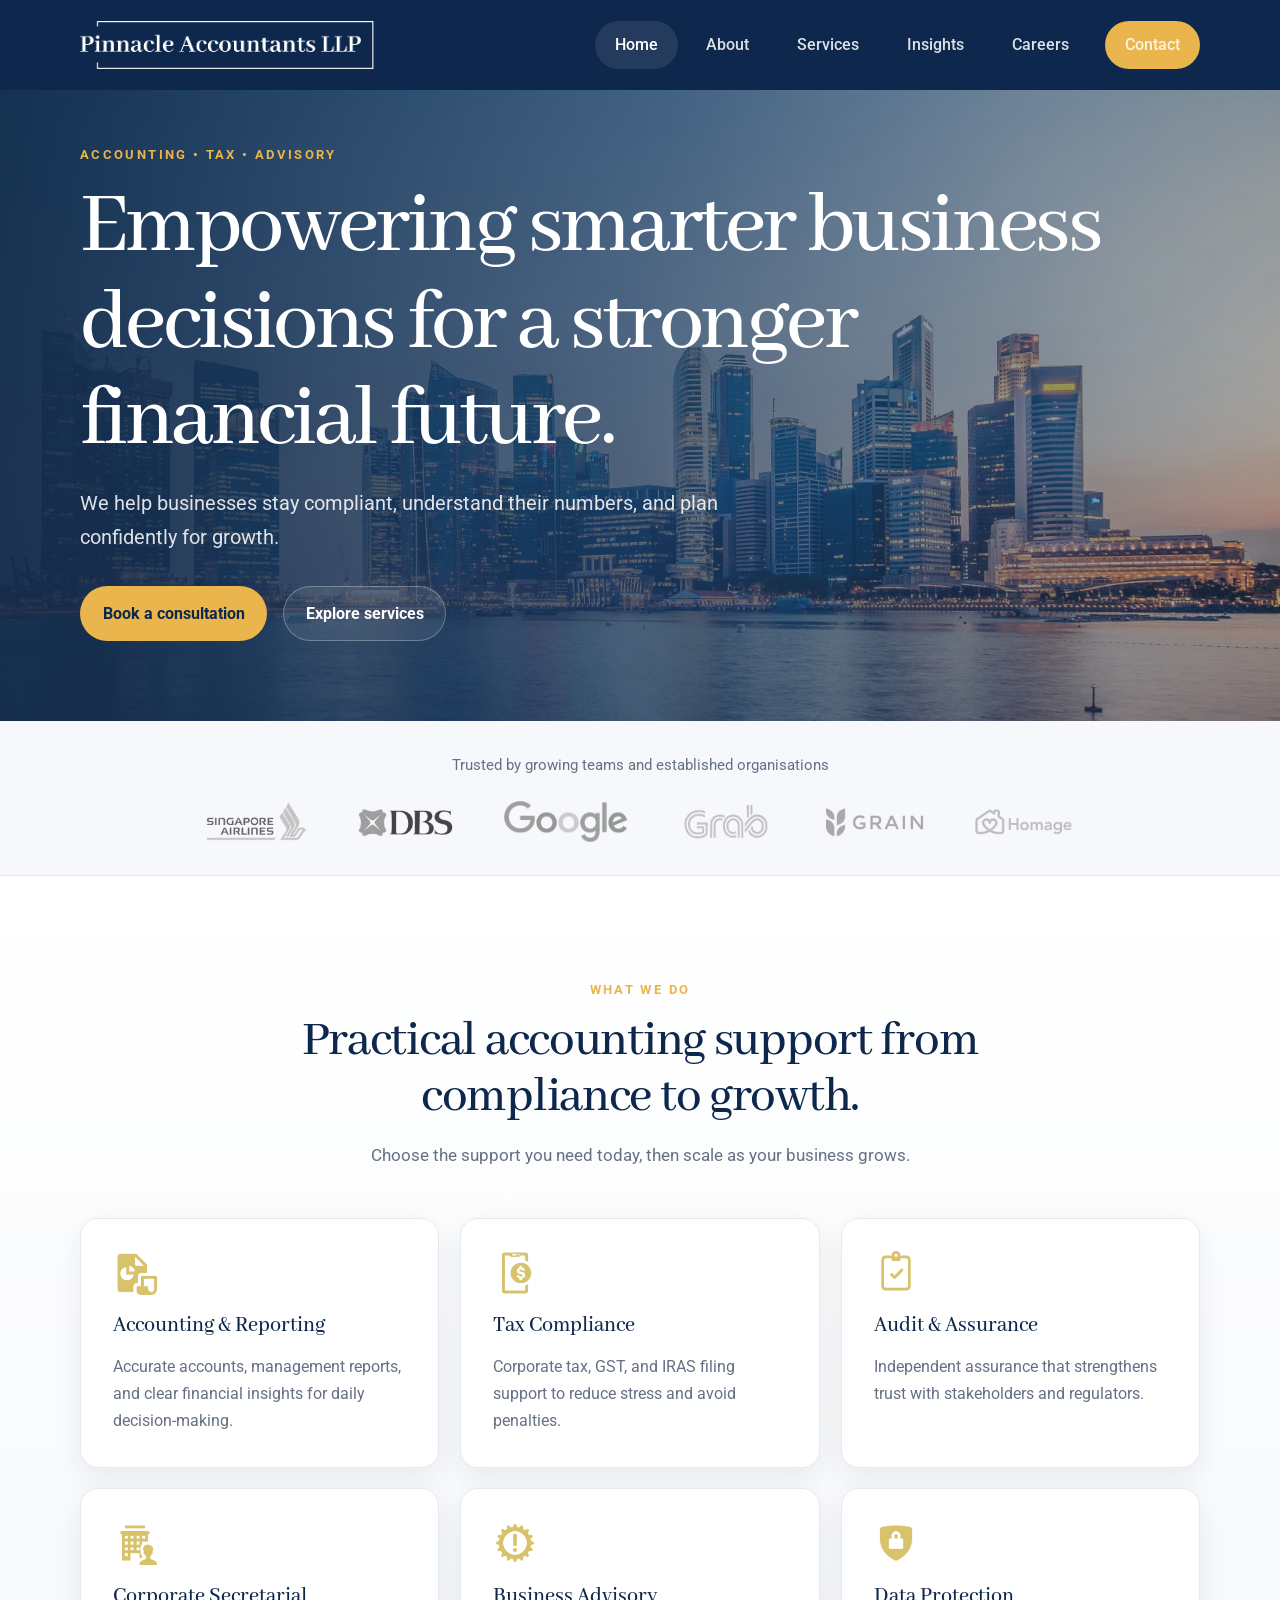
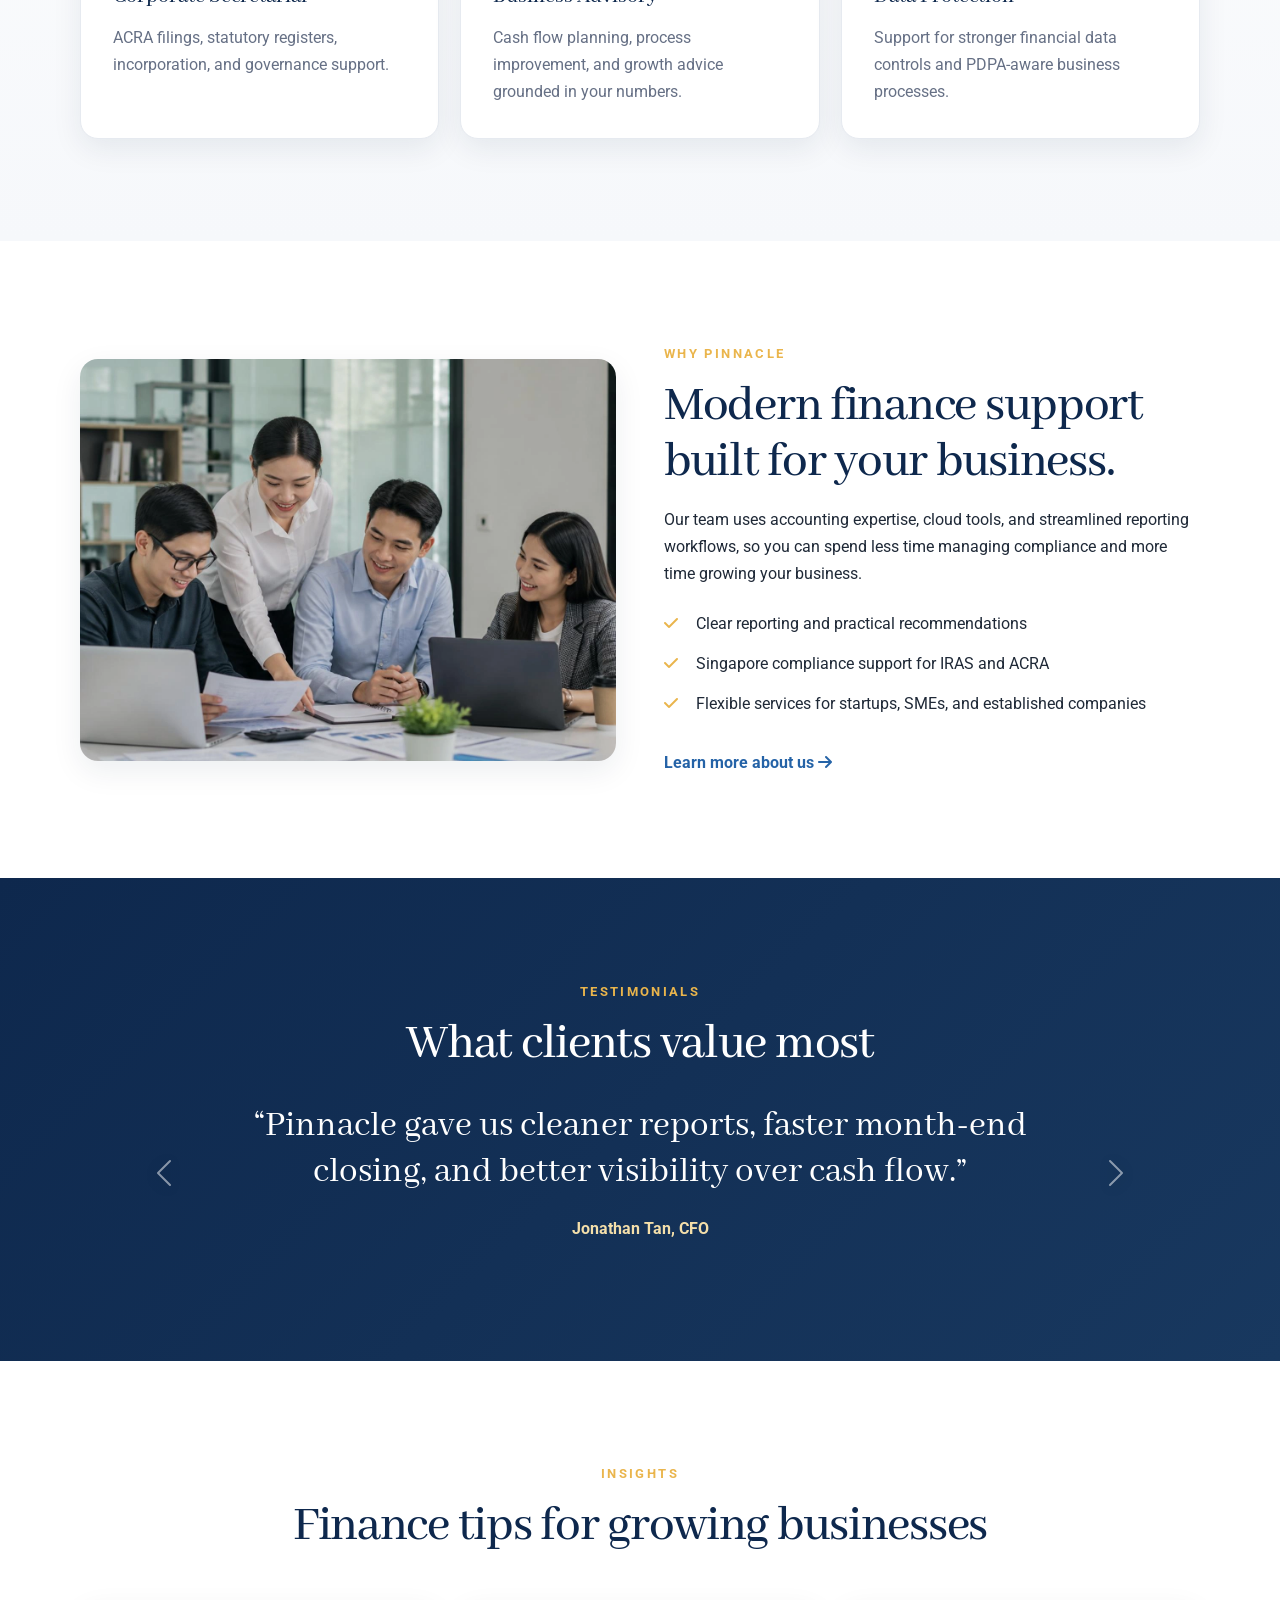
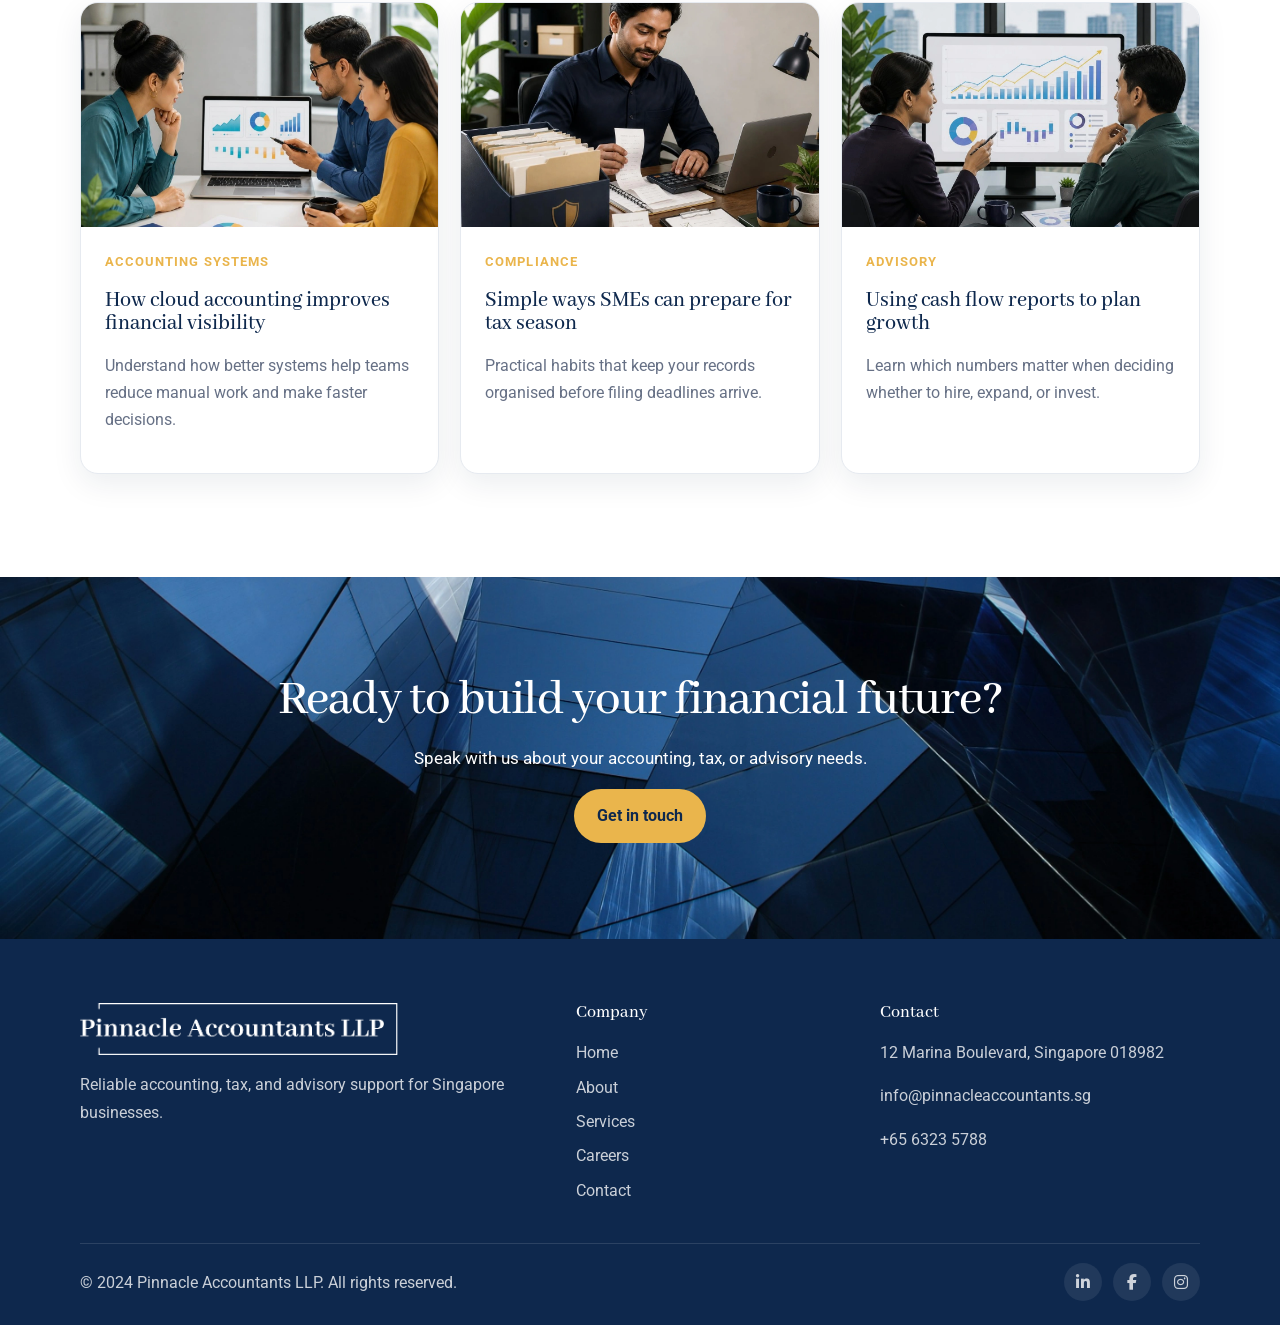
==== commit 19eda621: "added career placeholder into footer sitemap" ====
--- a/index.html
+++ b/index.html
@@ -1,3 +1,4 @@
+<!-- index.html -->
 <!doctype html>
 <html lang="en">
   <head>
@@ -409,6 +410,7 @@
           <a href="index.html">Home</a>
           <a href="about.html">About</a>
           <a href="index.html#services">Services</a>
+          <a href="#">Careers</a>
           <a href="contact.html">Contact</a>
         </nav>
         <div>
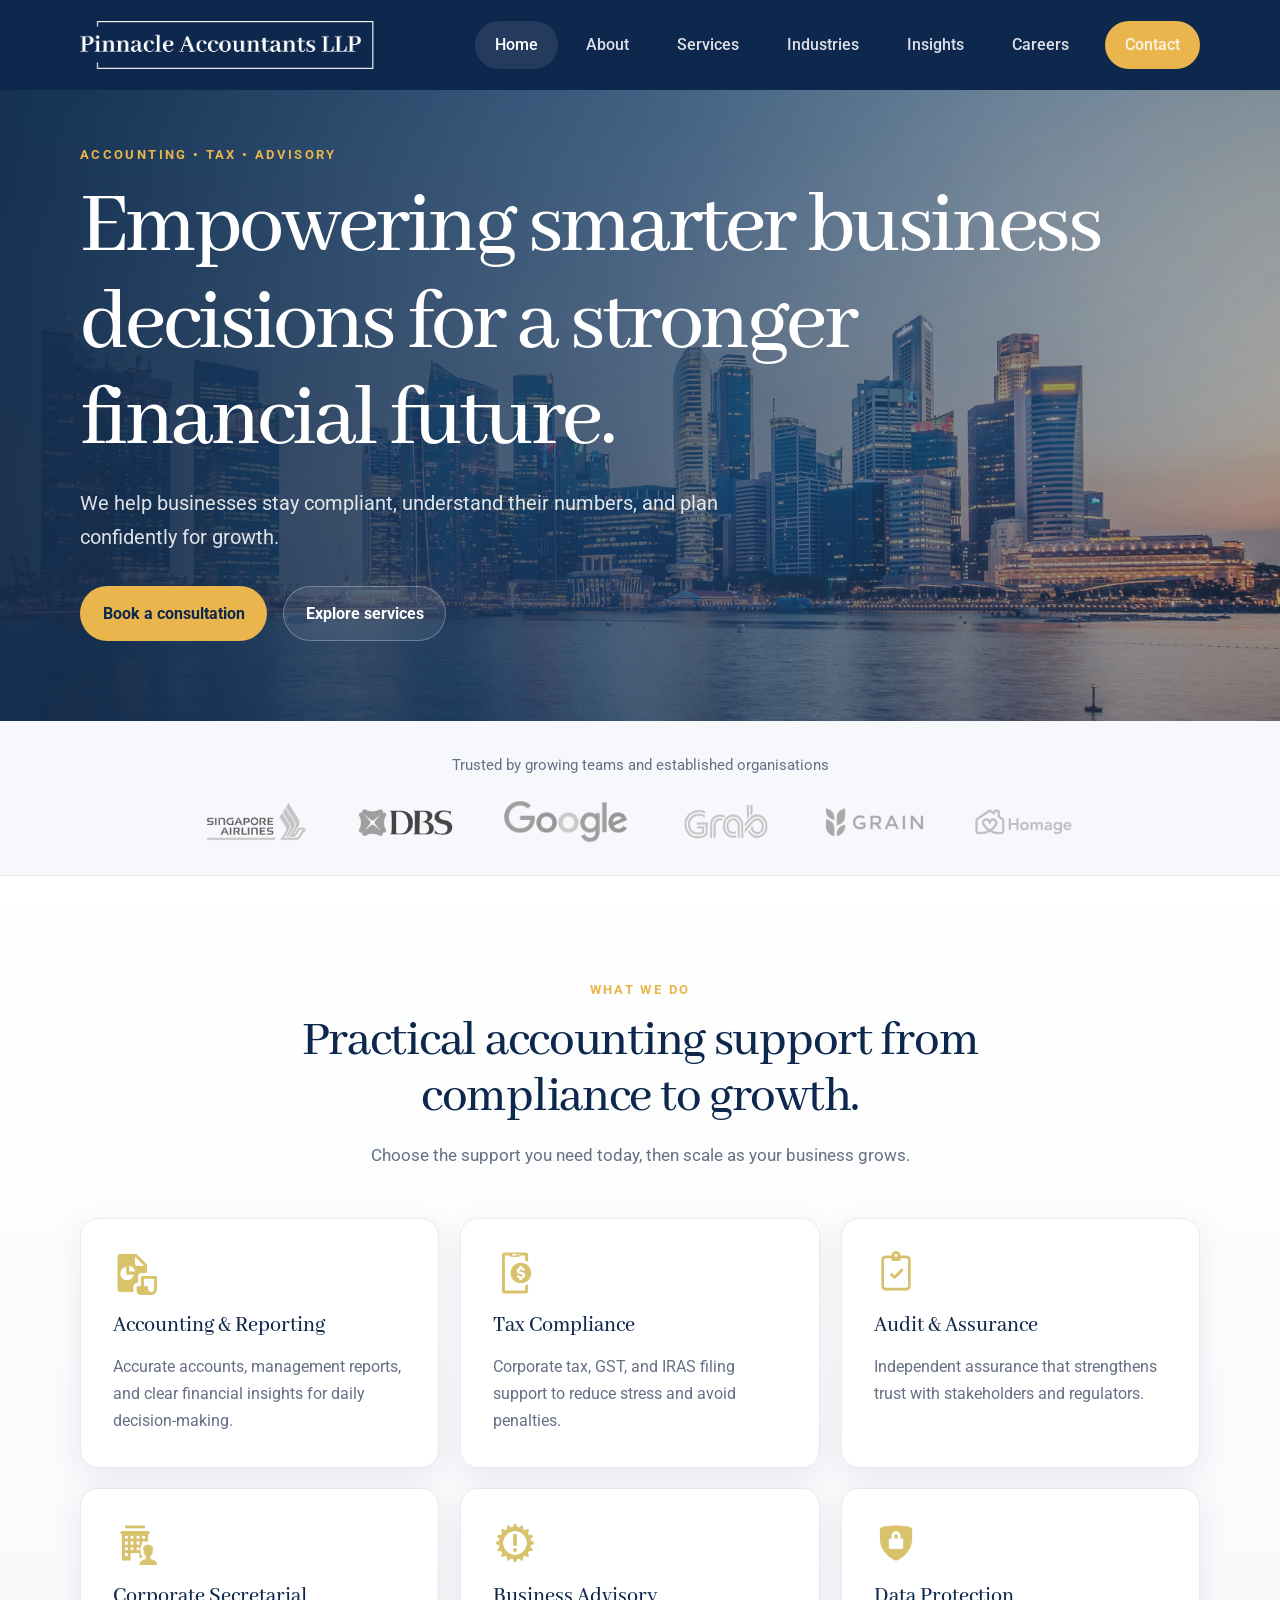
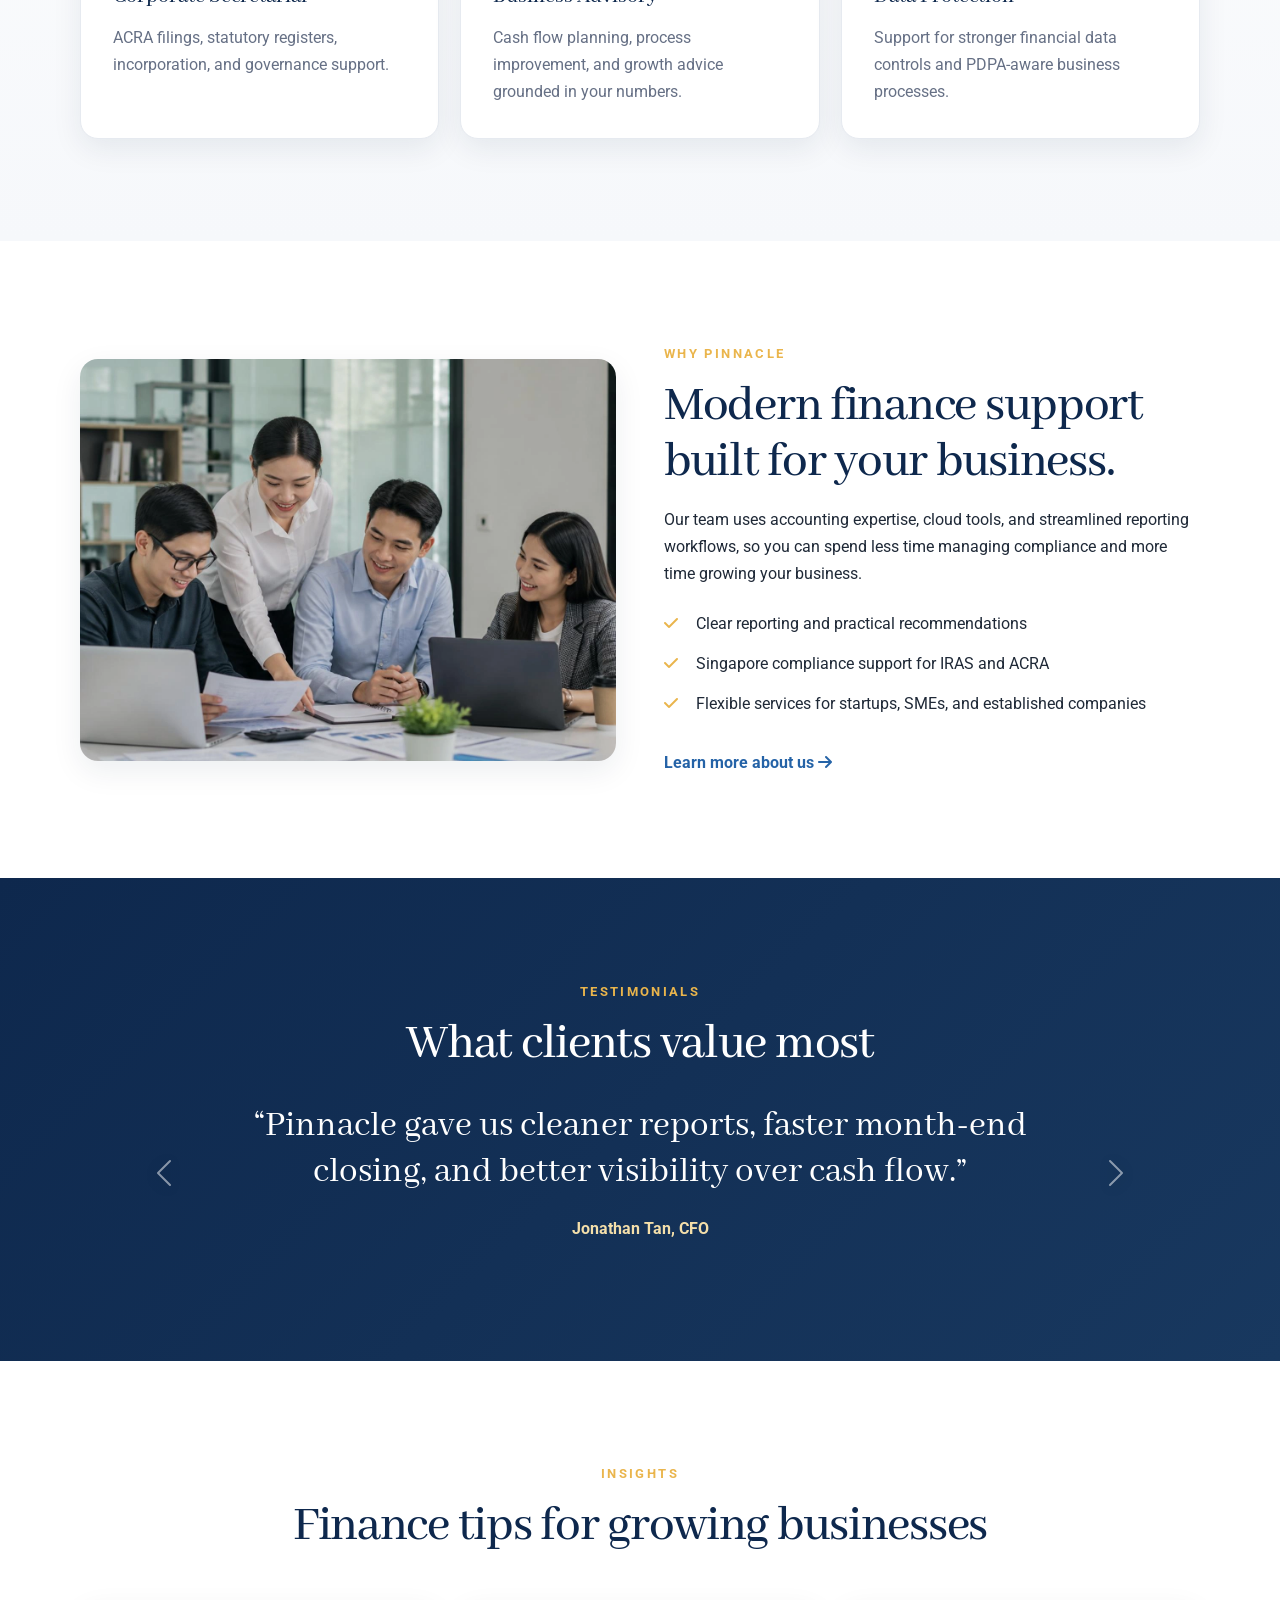
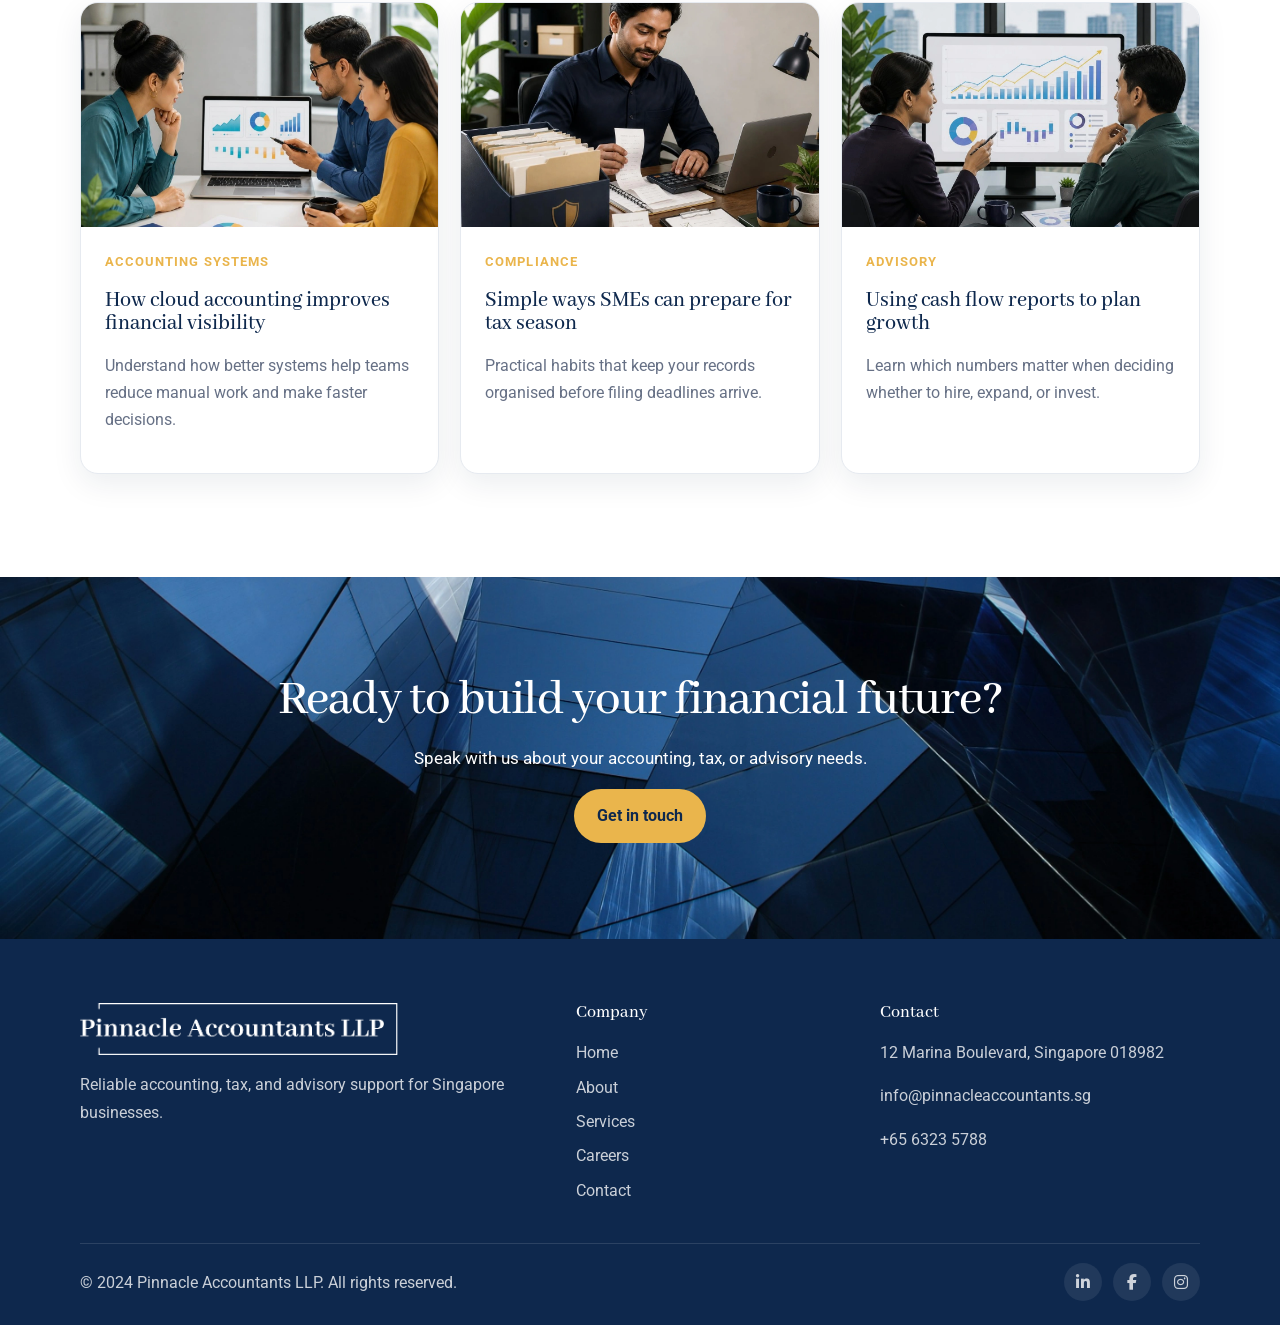
==== commit 03725ad1: "added nav menu and improved insights card frontend prototype" ====
--- a/index.html
+++ b/index.html
@@ -85,10 +85,25 @@
                 <a class="nav-link" href="index.html#services">Services</a>
               </li>
               <li class="nav-item">
+                <a
+                  class="nav-link"
+                  href="#"
+                  aria-disabled="true"
+                  onclick="return false;"
+                  >Industries</a
+                >
+              </li>
+              <li class="nav-item">
                 <a class="nav-link" href="index.html#insights">Insights</a>
               </li>
               <li class="nav-item">
-                <a class="nav-link" href="#">Careers</a>
+                <a
+                  class="nav-link"
+                  href="#"
+                  aria-disabled="true"
+                  onclick="return false;"
+                  >Careers</a
+                >
               </li>
               <li class="nav-item">
                 <a class="nav-link nav-cta" href="contact.html">Contact</a>
@@ -338,46 +353,64 @@
           </div>
           <div class="insights-grid">
             <article class="insight-card">
-              <img
-                src="./images/accounting-systems.webp"
-                alt="Three Asian finance professionals review cloud accounting charts on a computer at a modern office desk, with financial documents and a city view in the background."
-              />
-              <div>
-                <p class="insight-meta">Accounting Systems</p>
-                <h3>How cloud accounting improves financial visibility</h3>
-                <p>
-                  Understand how better systems help teams reduce manual work
-                  and make faster decisions.
-                </p>
-              </div>
+              <a
+                href="#"
+                class="insight-card-link"
+                aria-label="Read: How cloud accounting improves financial visibility"
+              >
+                <img
+                  src="./images/accounting-systems.webp"
+                  alt="Three Asian finance professionals review cloud accounting charts on a computer at a modern office desk, with financial documents and a city view in the background."
+                />
+                <div>
+                  <p class="insight-meta">Accounting Systems</p>
+                  <h3>How cloud accounting improves financial visibility</h3>
+                  <p>
+                    Understand how better systems help teams reduce manual work
+                    and make faster decisions.
+                  </p>
+                </div>
+              </a>
             </article>
             <article class="insight-card">
-              <img
-                src="./images/compliance.webp"
-                alt="An Asian small-business owner organises folders, receipts, and financial records at a desk, with a calendar and checklist nearby."
-              />
-              <div>
-                <p class="insight-meta">Compliance</p>
-                <h3>Simple ways SMEs can prepare for tax season</h3>
-                <p>
-                  Practical habits that keep your records organised before
-                  filing deadlines arrive.
-                </p>
-              </div>
+              <a
+                href="#"
+                class="insight-card-link"
+                aria-label="Read: Simple ways SMEs can prepare for tax season"
+              >
+                <img
+                  src="./images/compliance.webp"
+                  alt="An Asian small-business owner organises folders, receipts, and financial records at a desk, with a calendar and checklist nearby."
+                />
+                <div>
+                  <p class="insight-meta">Compliance</p>
+                  <h3>Simple ways SMEs can prepare for tax season</h3>
+                  <p>
+                    Practical habits that keep your records organised before
+                    filing deadlines arrive.
+                  </p>
+                </div>
+              </a>
             </article>
             <article class="insight-card">
-              <img
-                src="./images/advisory.webp"
-                alt="An Asian business adviser and business owner review a cash-flow report on a computer monitor in a modern office, with upward-trending charts visible on screen."
-              />
-              <div>
-                <p class="insight-meta">Advisory</p>
-                <h3>Using cash flow reports to plan growth</h3>
-                <p>
-                  Learn which numbers matter when deciding whether to hire,
-                  expand, or invest.
-                </p>
-              </div>
+              <a
+                href="#"
+                class="insight-card-link"
+                aria-label="Read: Using cash flow reports to plan growth"
+              >
+                <img
+                  src="./images/advisory.webp"
+                  alt="An Asian business adviser and business owner review a cash-flow report on a computer monitor in a modern office, with upward-trending charts visible on screen."
+                />
+                <div>
+                  <p class="insight-meta">Advisory</p>
+                  <h3>Using cash flow reports to plan growth</h3>
+                  <p>
+                    Learn which numbers matter when deciding whether to hire,
+                    expand, or invest.
+                  </p>
+                </div>
+              </a>
             </article>
           </div>
         </div>
--- a/style.css
+++ b/style.css
@@ -1,3 +1,4 @@
+/* style.css */
 :root {
   --color-navy: #0e284d;
   --color-navy-soft: #18385f;
@@ -430,12 +431,33 @@
   gap: 1.3rem;
 }
 
+.insight-card-link {
+  display: block;
+  height: 100%;
+  color: inherit;
+  text-decoration: none;
+}
+
 .insight-card {
   background: var(--color-white);
   border: 1px solid var(--color-line);
   border-radius: var(--radius);
   overflow: hidden;
   box-shadow: var(--shadow-sm);
+  cursor: pointer;
+  transition:
+    transform 0.3s ease,
+    box-shadow 0.3s ease;
+}
+
+.insight-card:hover {
+  transform: translateY(-4px);
+  box-shadow: var(--shadow-md);
+}
+
+.insight-card:focus-within {
+  outline: 2px solid var(--blue);
+  outline-offset: 3px;
 }
 
 .insight-card img {
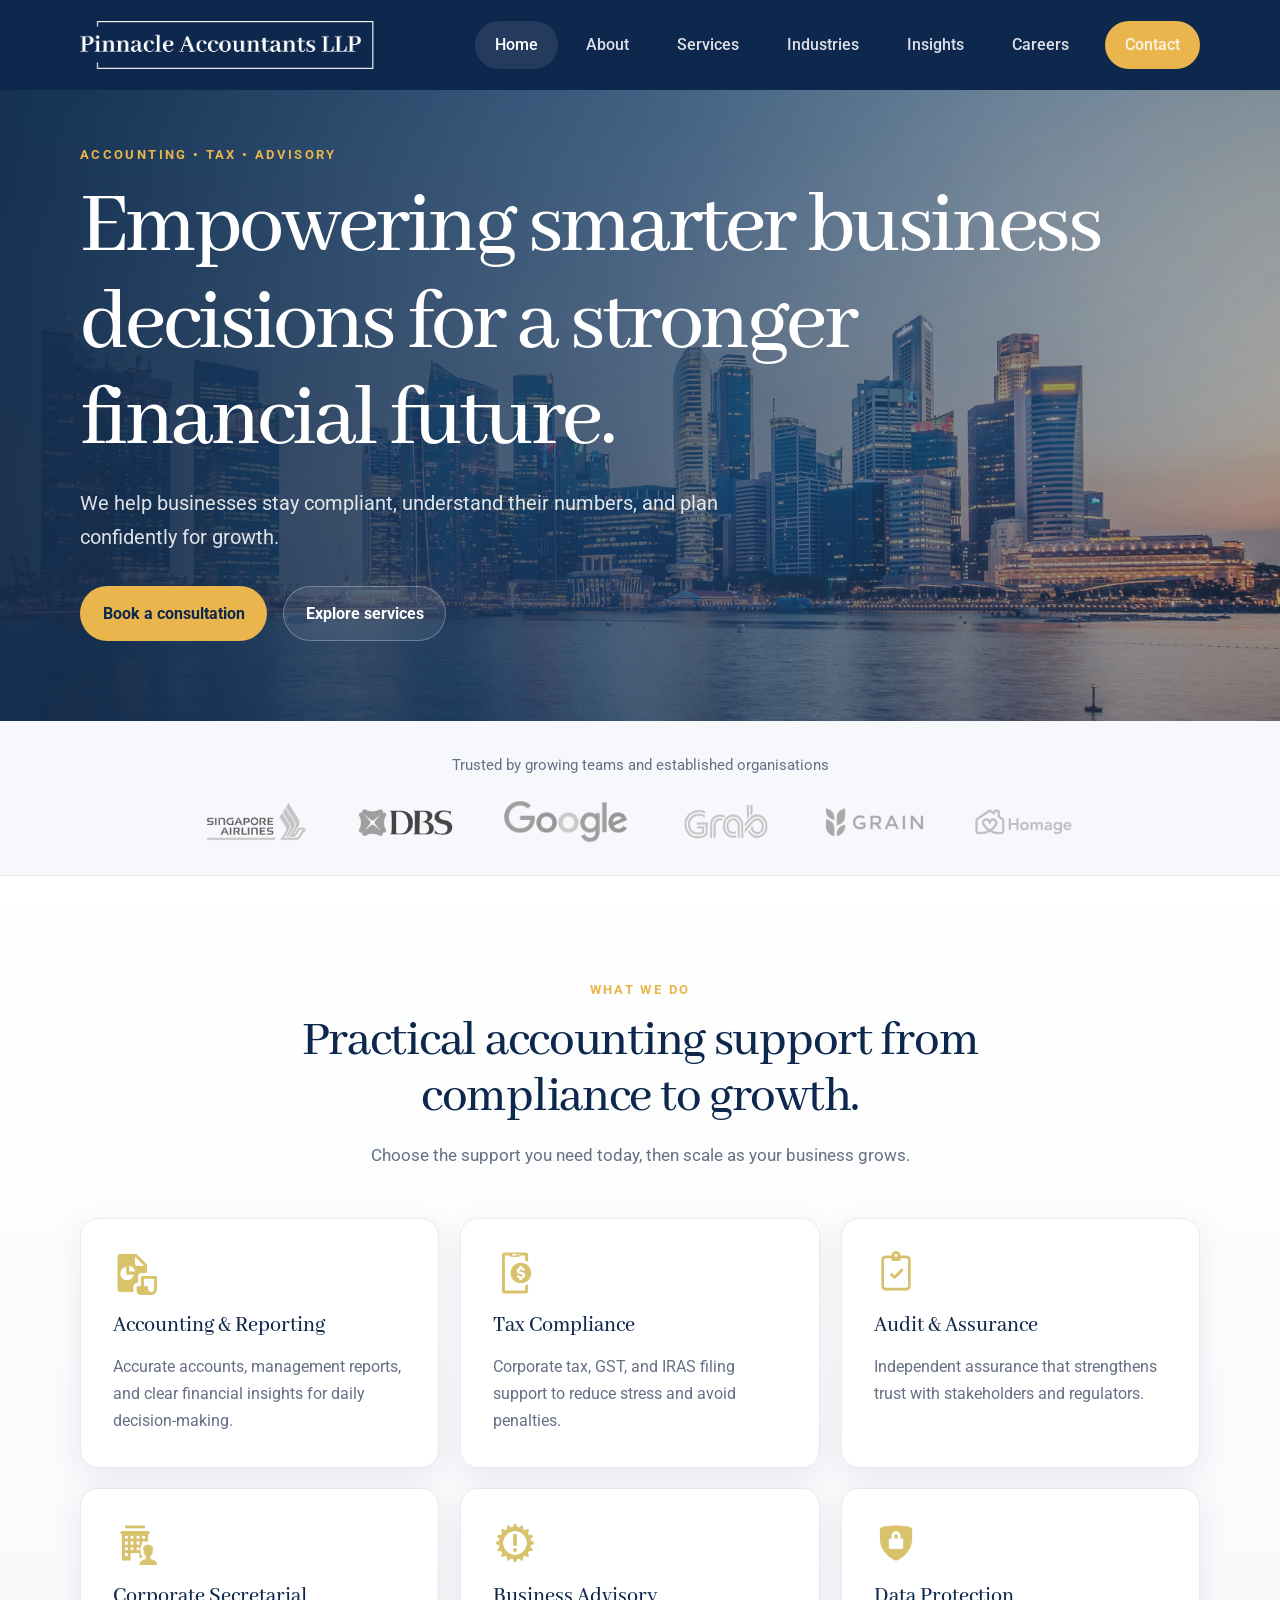
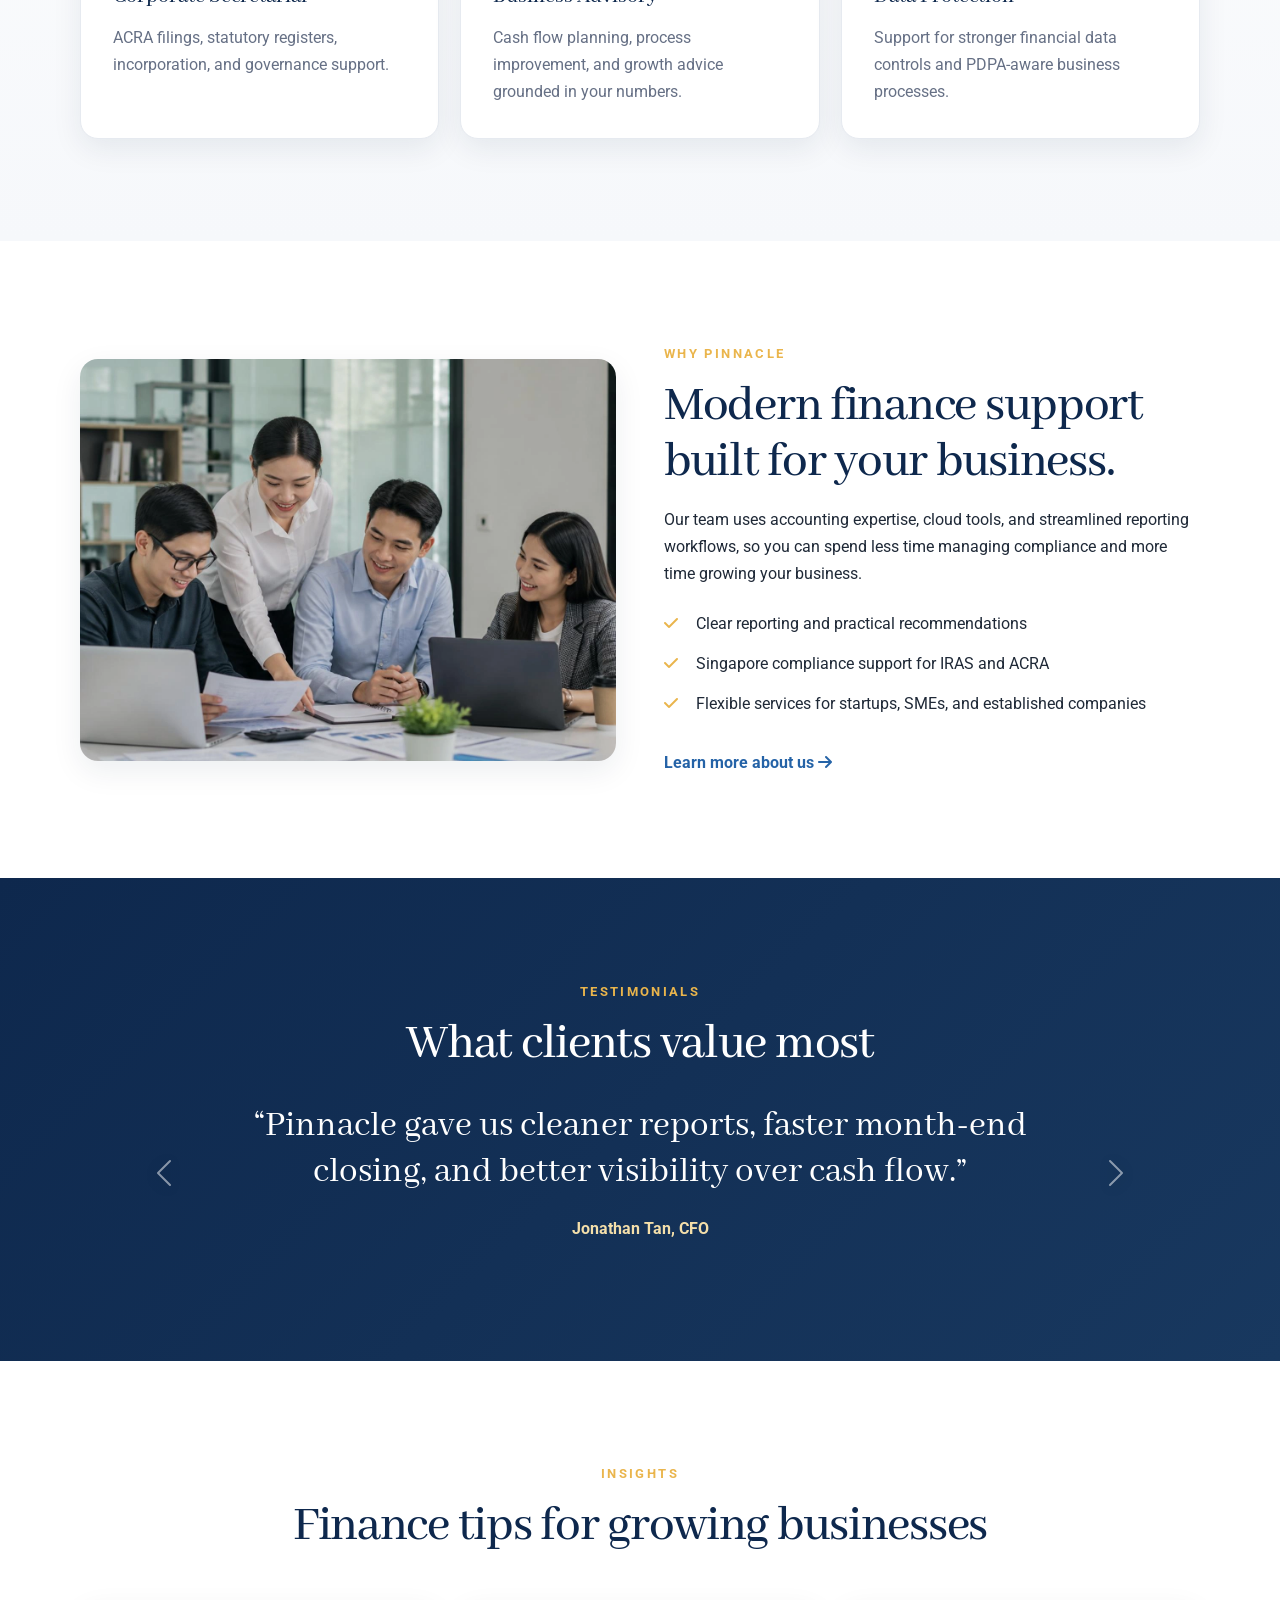
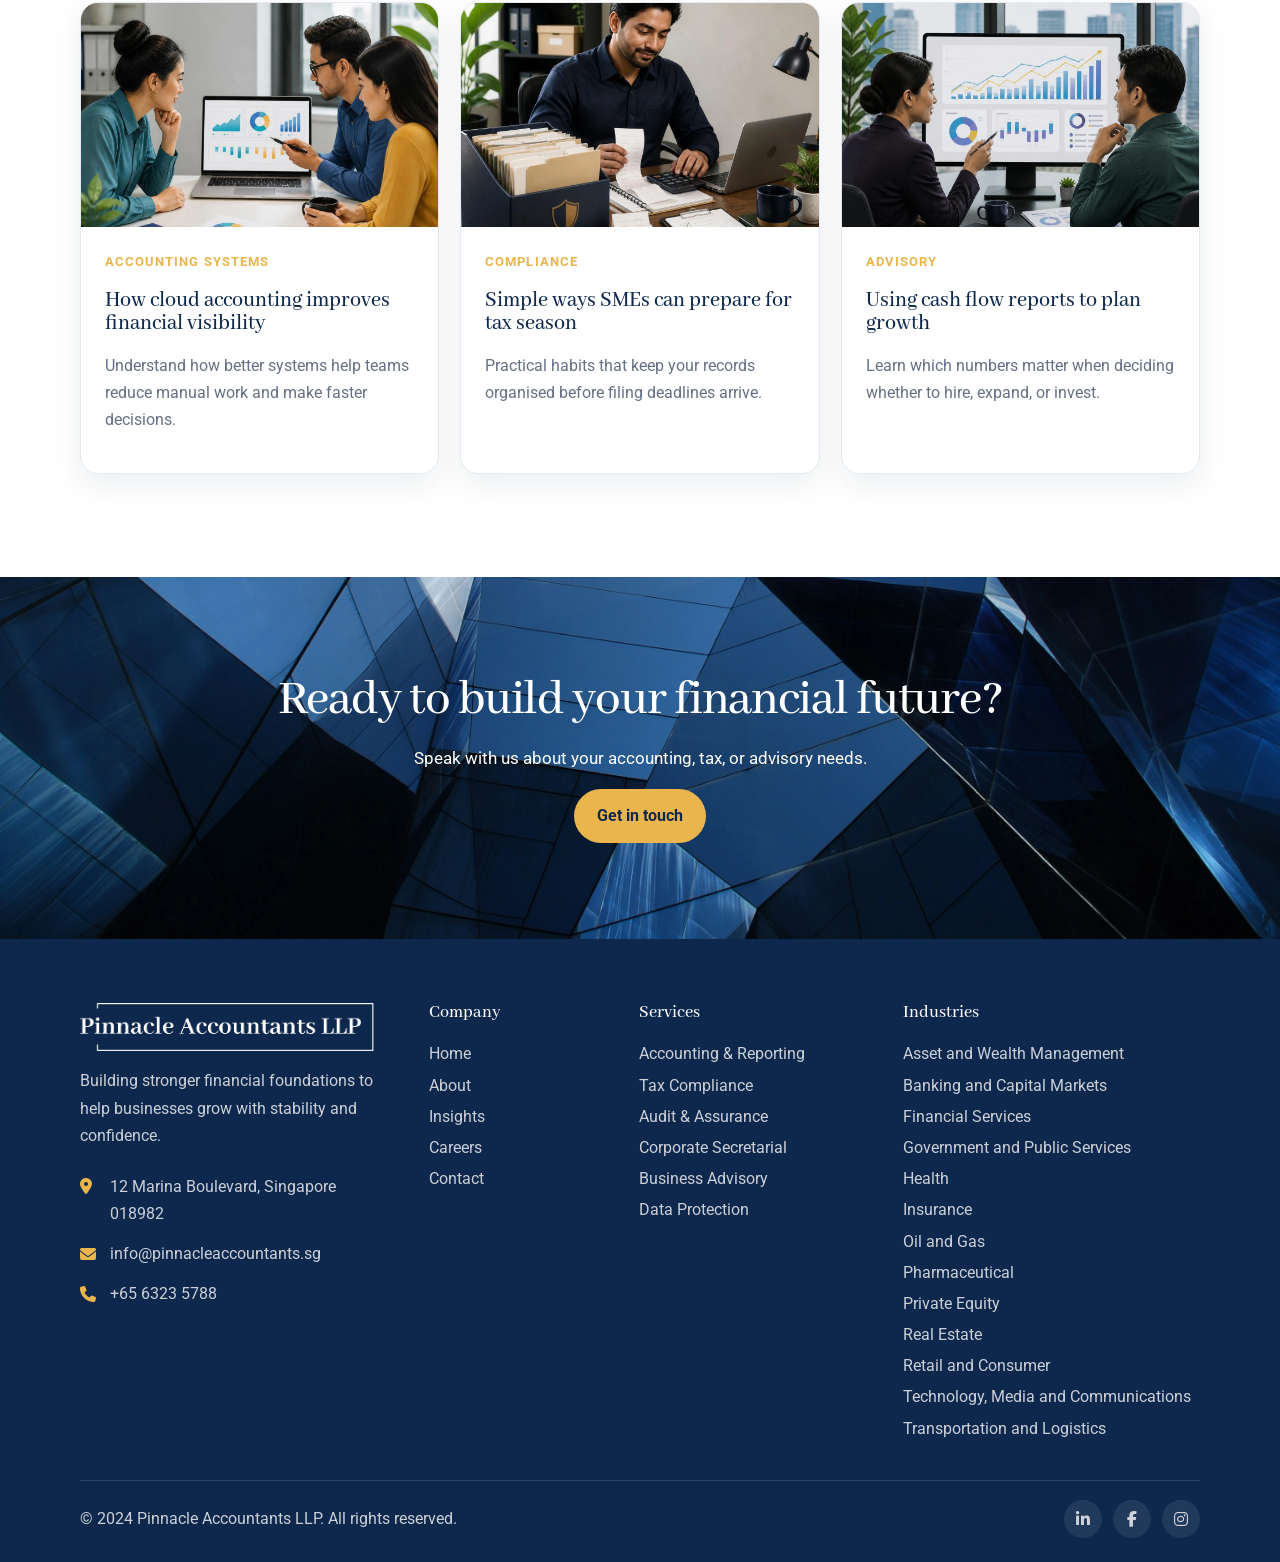
==== commit c7136943: "added additional footer nav" ====
--- a/index.html
+++ b/index.html
@@ -427,46 +427,149 @@
 
     <footer class="site-footer">
       <div class="container footer-grid">
-        <div>
+        <div class="footer-company">
           <img
             src="./images/logo.webp"
             alt="Pinnacle Accountants LLP"
             class="footer-logo"
           />
-          <p>
-            Reliable accounting, tax, and advisory support for Singapore
-            businesses.
+          <p class="footer-description">
+            Building stronger financial foundations to help businesses grow with
+            stability and confidence.
           </p>
-        </div>
-        <nav aria-label="Footer navigation">
-          <h3 class="footer-title">Company</h3>
+          <address class="footer-contact">
+            <p>
+              <i class="fa-solid fa-location-dot" aria-hidden="true"></i>
+              <span>12 Marina Boulevard, Singapore 018982</span>
+            </p>
+
+            <p>
+              <i class="fa-solid fa-envelope" aria-hidden="true"></i>
+              <a href="mailto:info@pinnacleaccountants.sg">
+                info@pinnacleaccountants.sg
+              </a>
+            </p>
+
+            <p>
+              <i class="fa-solid fa-phone" aria-hidden="true"></i>
+              <a href="tel:+6563235788">+65 6323 5788</a>
+            </p>
+          </address>
+        </div>
+
+        <nav class="footer-nav" aria-labelledby="footer-company-title">
+          <h3 id="footer-company-title" class="footer-title">Company</h3>
           <a href="index.html">Home</a>
           <a href="about.html">About</a>
-          <a href="index.html#services">Services</a>
-          <a href="#">Careers</a>
+          <a href="index.html#insights">Insights</a>
+          <a href="#" aria-disabled="true" onclick="return false;">Careers</a>
           <a href="contact.html">Contact</a>
         </nav>
-        <div>
-          <h3 class="footer-title">Contact</h3>
-          <p>12 Marina Boulevard, Singapore 018982</p>
-          <p>
-            <a href="mailto:info@pinnacleaccountants.sg"
-              >info@pinnacleaccountants.sg</a
-            >
-          </p>
-          <p><a href="tel:+6563235788">+65 6323 5788</a></p>
-        </div>
+
+        <nav class="footer-nav" aria-labelledby="footer-services-title">
+          <h3 id="footer-services-title" class="footer-title">Services</h3>
+
+          <a
+            href="index.html#services"
+            aria-disabled="true"
+            onclick="return false;"
+            >Accounting &amp; Reporting</a
+          >
+          <a
+            href="index.html#services"
+            aria-disabled="true"
+            onclick="return false;"
+            >Tax Compliance</a
+          >
+          <a
+            href="index.html#services"
+            aria-disabled="true"
+            onclick="return false;"
+            >Audit &amp; Assurance</a
+          >
+          <a
+            href="index.html#services"
+            aria-disabled="true"
+            onclick="return false;"
+            >Corporate Secretarial</a
+          >
+          <a
+            href="index.html#services"
+            aria-disabled="true"
+            onclick="return false;"
+            >Business Advisory</a
+          >
+          <a
+            href="index.html#services"
+            aria-disabled="true"
+            onclick="return false;"
+            >Data Protection</a
+          >
+        </nav>
+
+        <nav class="footer-nav" aria-labelledby="footer-industries-title">
+          <h3 id="footer-industries-title" class="footer-title">Industries</h3>
+
+          <a href="#" aria-disabled="true" onclick="return false;"
+            >Asset and Wealth Management</a
+          >
+          <a href="#" aria-disabled="true" onclick="return false;"
+            >Banking and Capital Markets</a
+          >
+          <a href="#" aria-disabled="true" onclick="return false;"
+            >Financial Services</a
+          >
+          <a href="#" aria-disabled="true" onclick="return false;"
+            >Government and Public Services</a
+          >
+          <a href="#" aria-disabled="true" onclick="return false;">Health</a>
+          <a href="#" aria-disabled="true" onclick="return false;">Insurance</a>
+          <a href="#" aria-disabled="true" onclick="return false;"
+            >Oil and Gas</a
+          >
+          <a href="#" aria-disabled="true" onclick="return false;"
+            >Pharmaceutical</a
+          >
+          <a href="#" aria-disabled="true" onclick="return false;"
+            >Private Equity</a
+          >
+          <a href="#" aria-disabled="true" onclick="return false;"
+            >Real Estate</a
+          >
+          <a href="#" aria-disabled="true" onclick="return false;"
+            >Retail and Consumer</a
+          >
+          <a href="#" aria-disabled="true" onclick="return false;"
+            >Technology, Media and Communications</a
+          >
+          <a href="#" aria-disabled="true" onclick="return false;"
+            >Transportation and Logistics</a
+          >
+        </nav>
       </div>
+
       <div class="container footer-bottom">
         <p>© 2024 Pinnacle Accountants LLP. All rights reserved.</p>
         <div class="social-icons" aria-label="Social links">
-          <a href="#" aria-label="LinkedIn"
+          <a
+            href="#"
+            aria-label="LinkedIn"
+            aria-disabled="true"
+            onclick="return false;"
             ><i class="fa-brands fa-linkedin-in"></i
           ></a>
-          <a href="#" aria-label="Facebook"
+          <a
+            href="#"
+            aria-label="Facebook"
+            aria-disabled="true"
+            onclick="return false;"
             ><i class="fa-brands fa-facebook-f"></i
           ></a>
-          <a href="#" aria-label="Instagram"
+          <a
+            href="#"
+            aria-label="Instagram"
+            aria-disabled="true"
+            onclick="return false;"
             ><i class="fa-brands fa-instagram"></i
           ></a>
         </div>
--- a/style.css
+++ b/style.css
@@ -751,14 +751,23 @@
 
 .footer-grid {
   display: grid;
-  grid-template-columns: 1.4fr 0.8fr 1fr;
-  gap: 3rem;
+  grid-template-columns: 1.4fr 0.75fr 1fr 1.4fr;
+  /* gap: 3rem; */
+  gap: clamp(2rem, 4vw, 4rem);
+  align-items: start;
 }
 
 .footer-logo {
-  height: 52px;
+  display: block;
+  margin-bottom: 1rem;
+  height: 48px;
   width: auto;
-  margin-bottom: 1rem;
+  max-width: 100%;
+  object-fit: contain;
+}
+
+.footer-description {
+  max-width: 300px;
 }
 
 .site-footer h3 {
@@ -766,15 +775,45 @@
   font-size: 1.15rem;
 }
 
-.site-footer a {
+.footer-title {
+  margin-bottom: 1.2rem;
+}
+
+.footer-nav a {
   display: block;
   color: rgba(255, 255, 255, 0.78);
   text-decoration: none;
   margin-bottom: 0.45rem;
-}
-
-.site-footer a:hover {
+  line-height: 1.5;
+}
+
+.site-footer a:hover,
+.site-footer a:focus {
   color: var(--color-gold-light);
+}
+
+.footer-contact {
+  margin-top: 1.5rem;
+  font-style: normal;
+}
+
+.footer-contact p {
+  display: flex;
+  align-items: flex-start;
+  gap: 0.75rem;
+  margin-bottom: 0.8rem;
+}
+
+.footer-contact i {
+  color: var(--color-gold);
+  width: 18px;
+  margin-top: 0.35rem;
+  flex-shrink: 0;
+}
+
+.footer-contact a {
+  color: rgba(255, 255, 255, 0.78);
+  text-decoration: none;
 }
 
 .footer-bottom {
@@ -805,6 +844,7 @@
   place-items: center;
   background: rgba(255, 255, 255, 0.08);
   margin: 0;
+  text-decoration: none;
 }
 
 @media (max-width: 991px) {
@@ -832,8 +872,7 @@
   }
 
   .contact-layout,
-  .mission-grid,
-  .footer-grid {
+  .mission-grid {
     grid-template-columns: 1fr;
   }
 
@@ -905,8 +944,17 @@
     font-size: 0.8rem;
   }
 
+  .footer-grid {
+    grid-template-columns: 1fr;
+    gap: 2rem;
+  }
+
+  .footer-description {
+    max-width: 100%;
+  }
+
   .footer-bottom {
-    align-items: flex-start;
+    align-items: center;
     flex-direction: column;
   }
 }
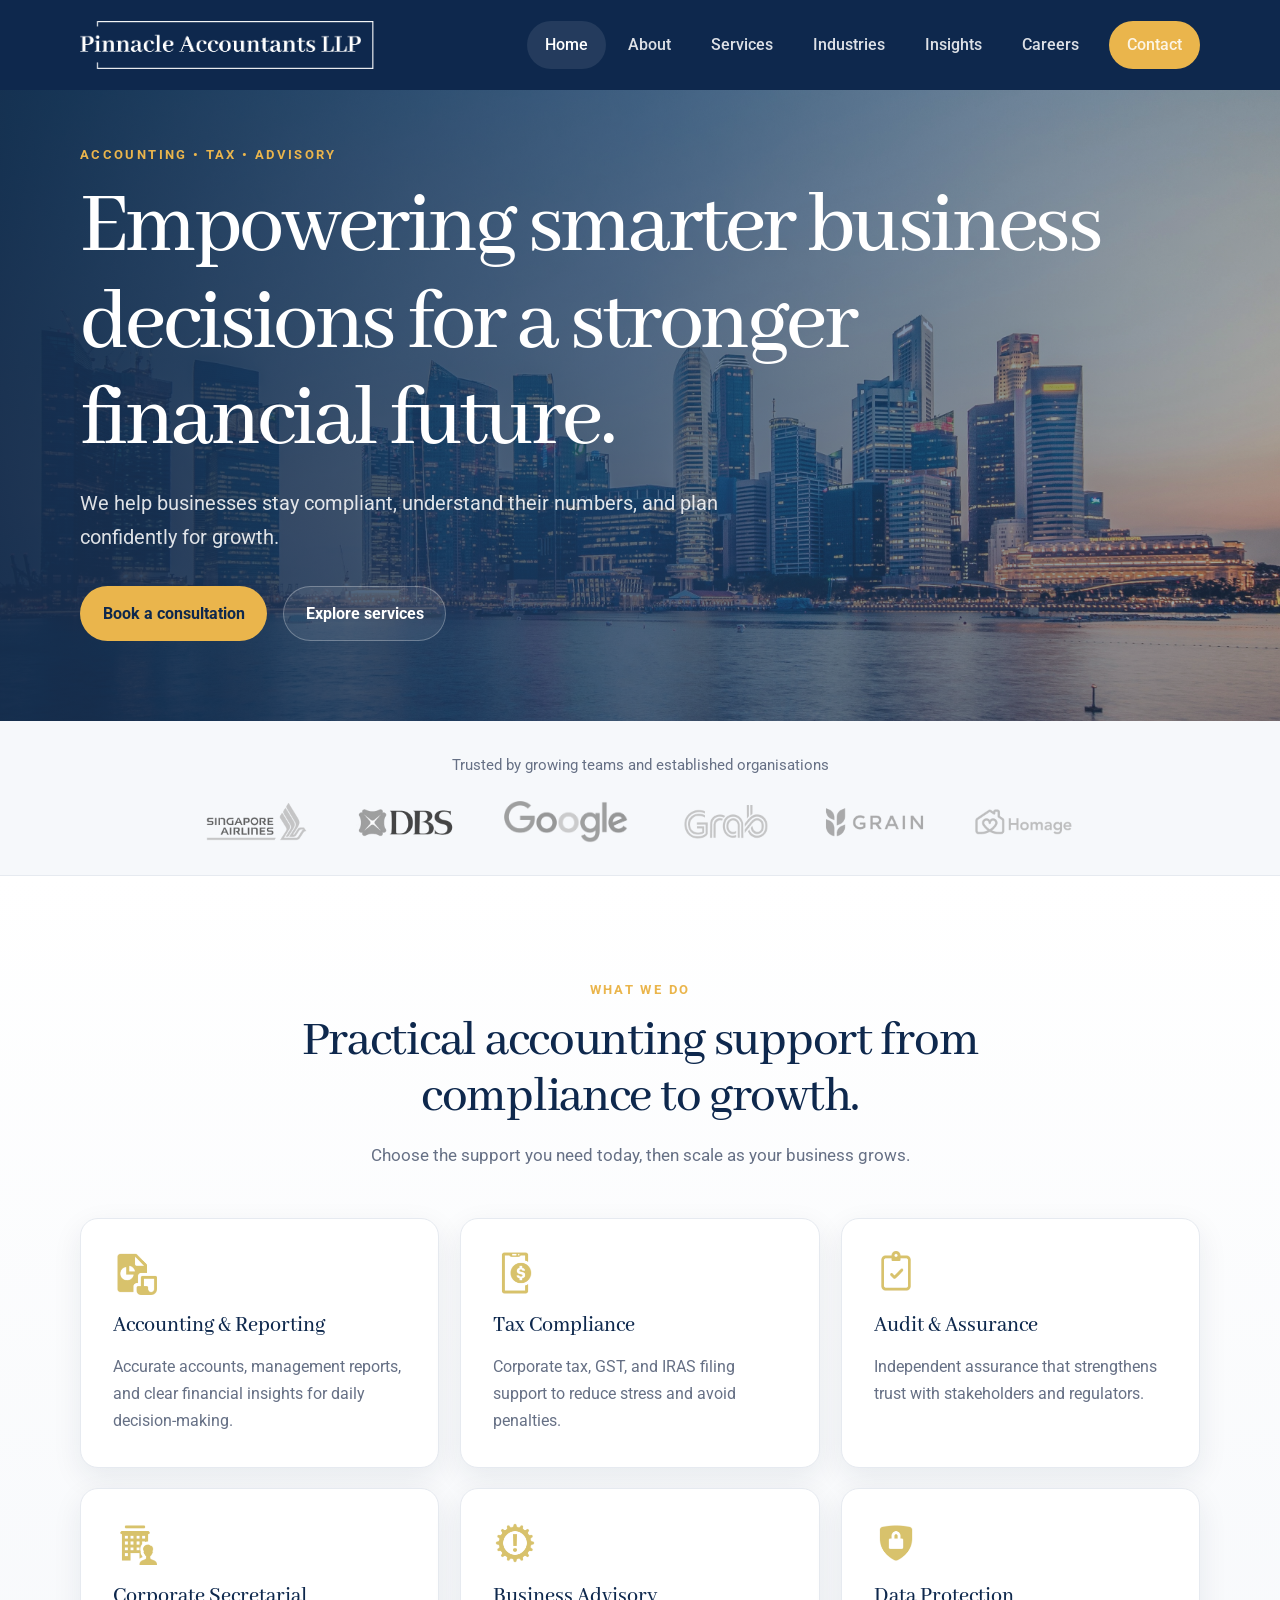
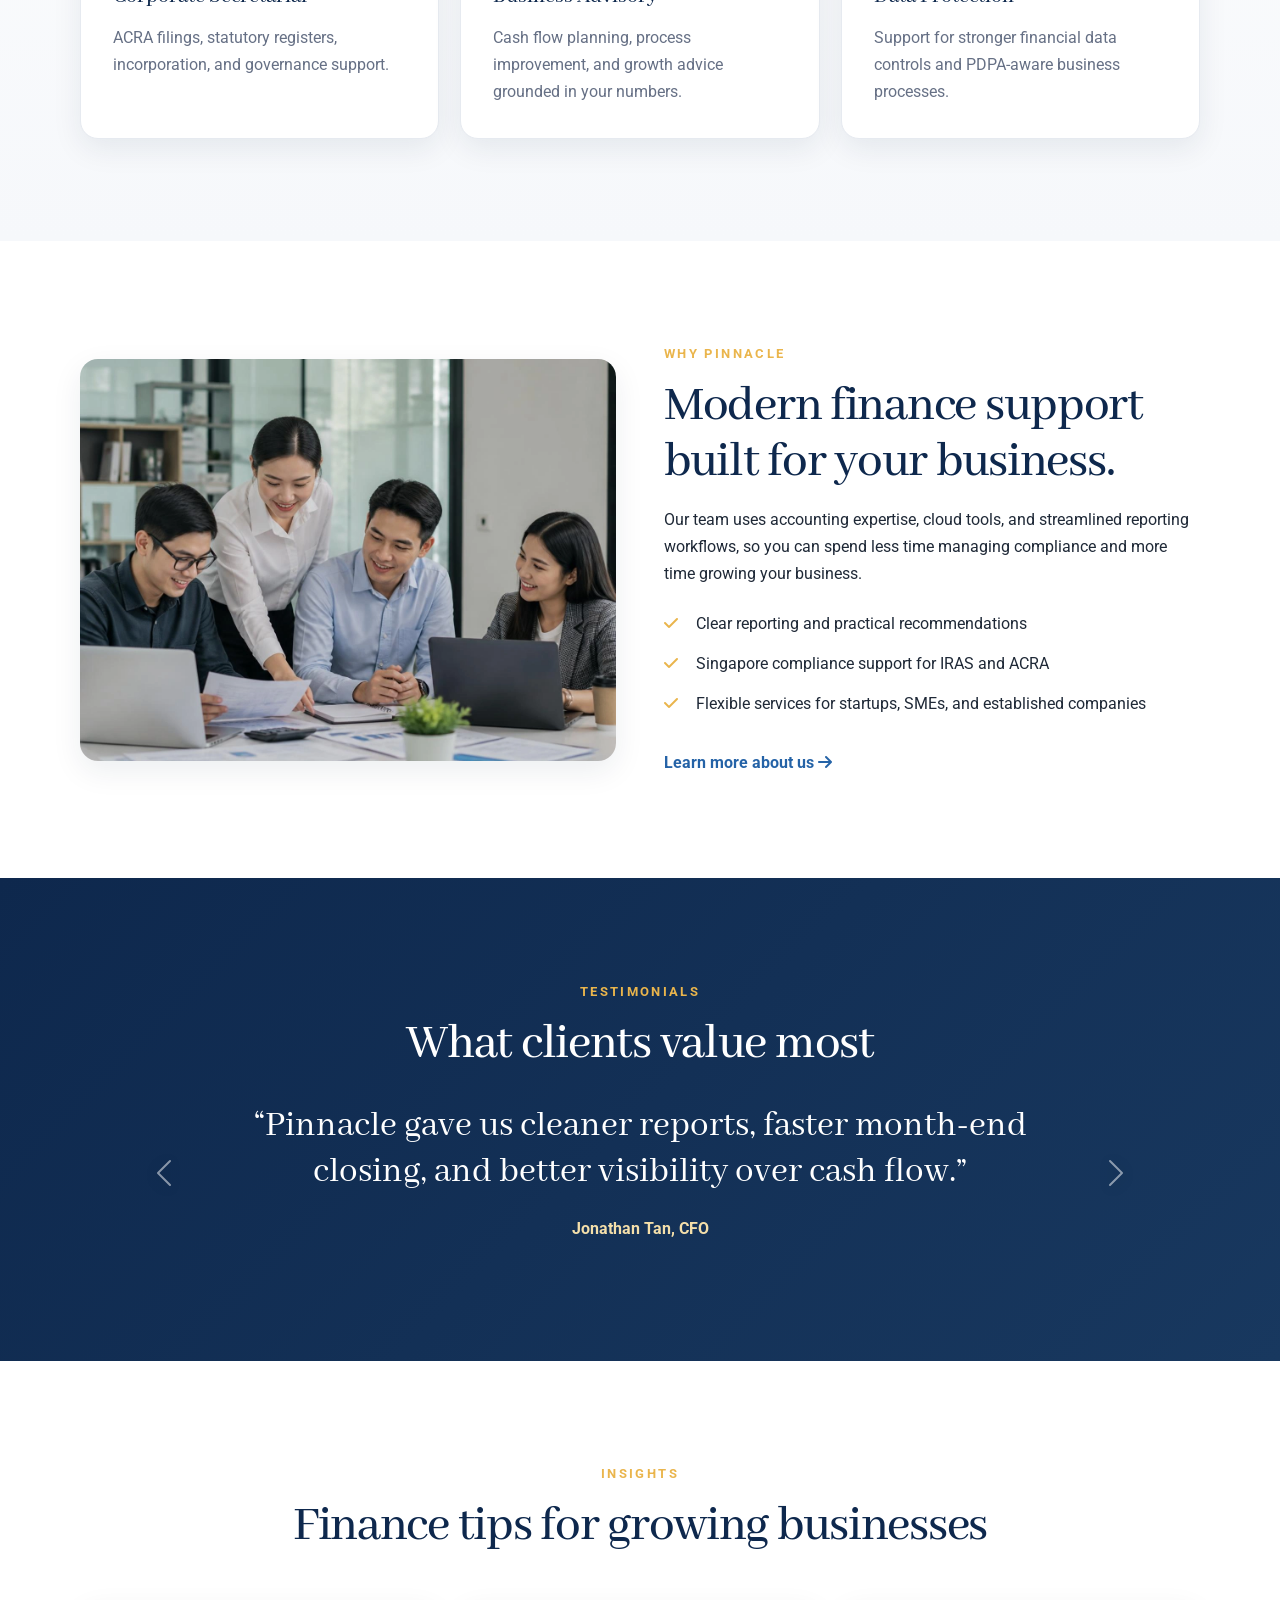
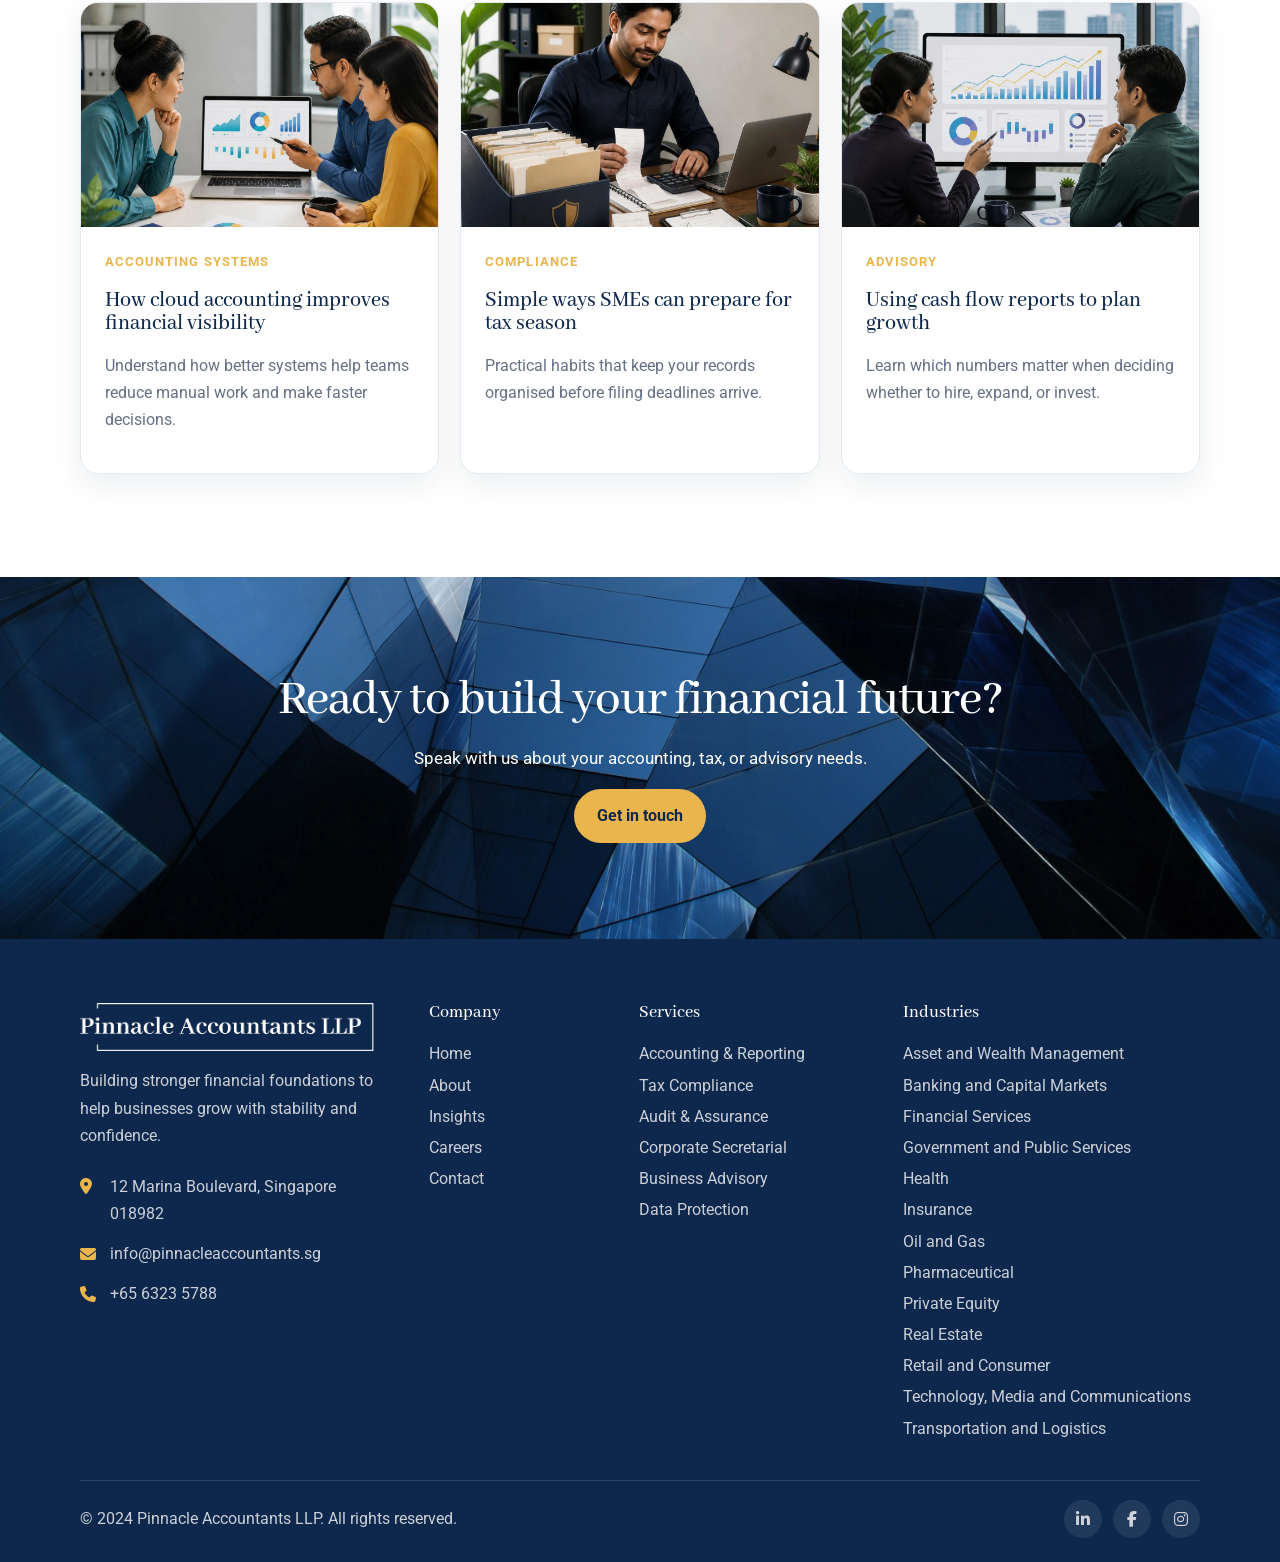
==== commit 1af0e29c: "added meta theme color" ====
--- a/index.html
+++ b/index.html
@@ -4,6 +4,7 @@
   <head>
     <meta charset="UTF-8" />
     <meta name="viewport" content="width=device-width, initial-scale=1.0" />
+    <meta name="theme-color" content="#0e284d" />
     <meta
       name="description"
       content="Pinnacle Accountants LLP provides accounting, tax, audit, advisory, and corporate compliance services for Singapore businesses."
--- a/style.css
+++ b/style.css
@@ -138,17 +138,10 @@
   filter: invert(1);
 }
 
-/* .custom-navbar .nav-link {
-  color: rgba(255, 255, 255, 0.86);
-  font-weight: 500;
-  padding: 12px 20px;
-  border-radius: 999px;
-} */
-
 .navbar-expand-lg .navbar-nav .nav-link {
   color: rgba(255, 255, 255, 0.86);
   font-weight: 500;
-  padding: 10px 20px;
+  padding: 10px 18px;
   border-radius: 999px;
 }
 
@@ -174,7 +167,7 @@
 
 .navbar-nav {
   display: flex;
-  gap: 8px;
+  gap: 4px;
 }
 
 .hero {
@@ -848,6 +841,10 @@
 }
 
 @media (max-width: 991px) {
+  .custom-navbar {
+    position: absolute;
+  }
+
   .custom-navbar .navbar-collapse {
     padding-top: 1rem;
   }
@@ -954,7 +951,7 @@
   }
 
   .footer-bottom {
-    align-items: center;
+    align-items: start;
     flex-direction: column;
   }
 }
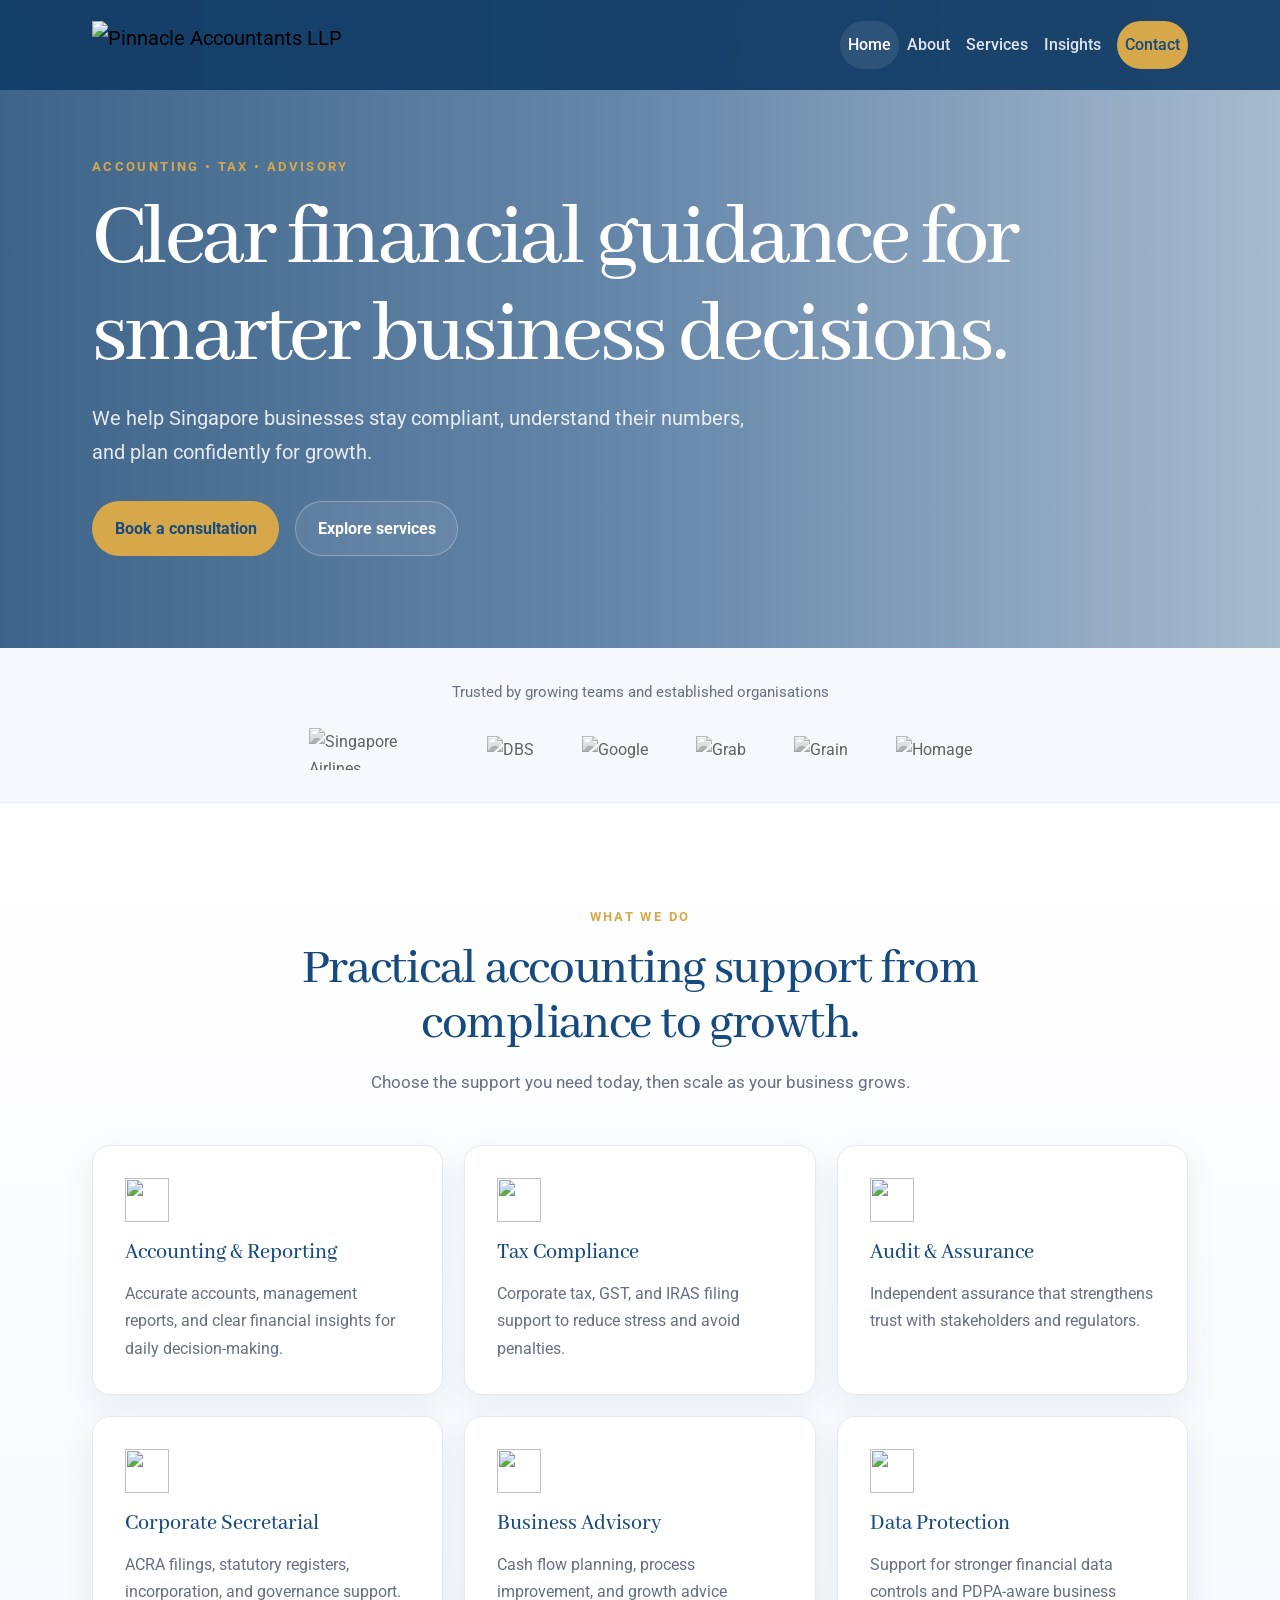
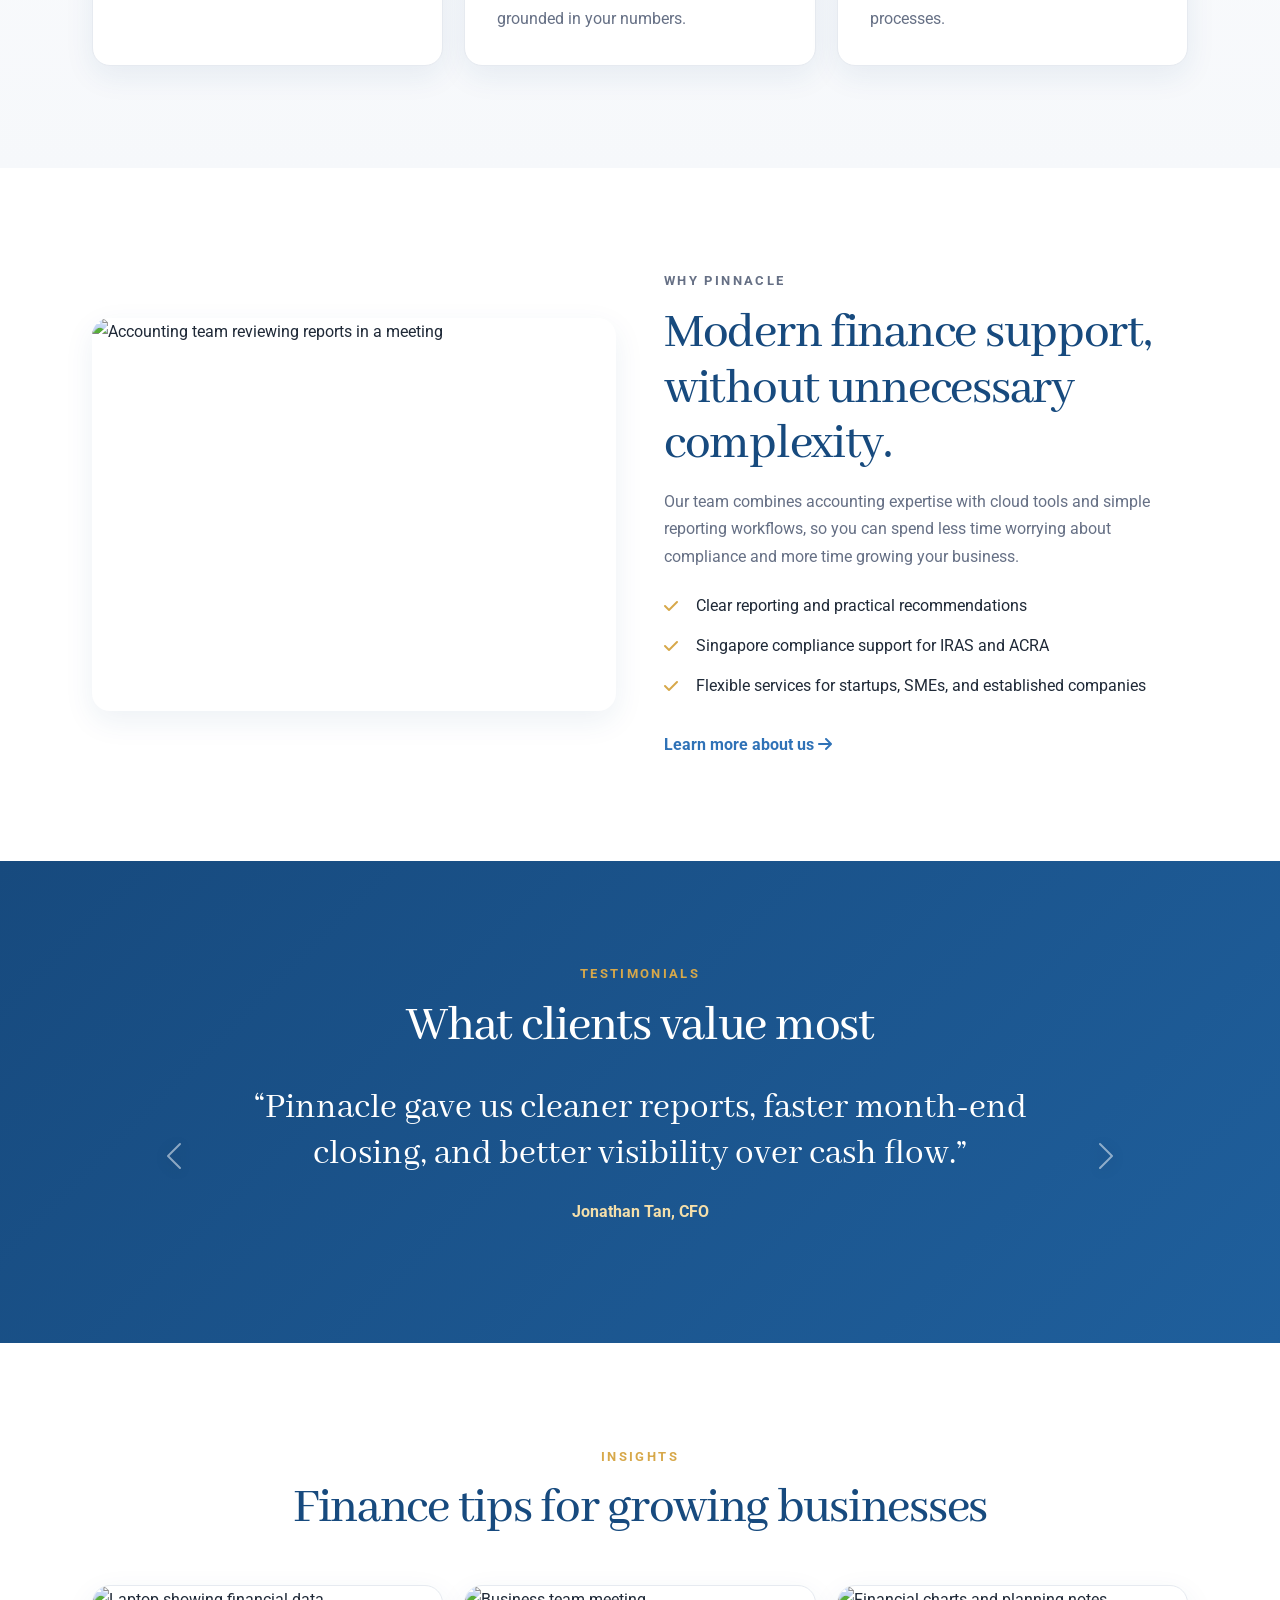
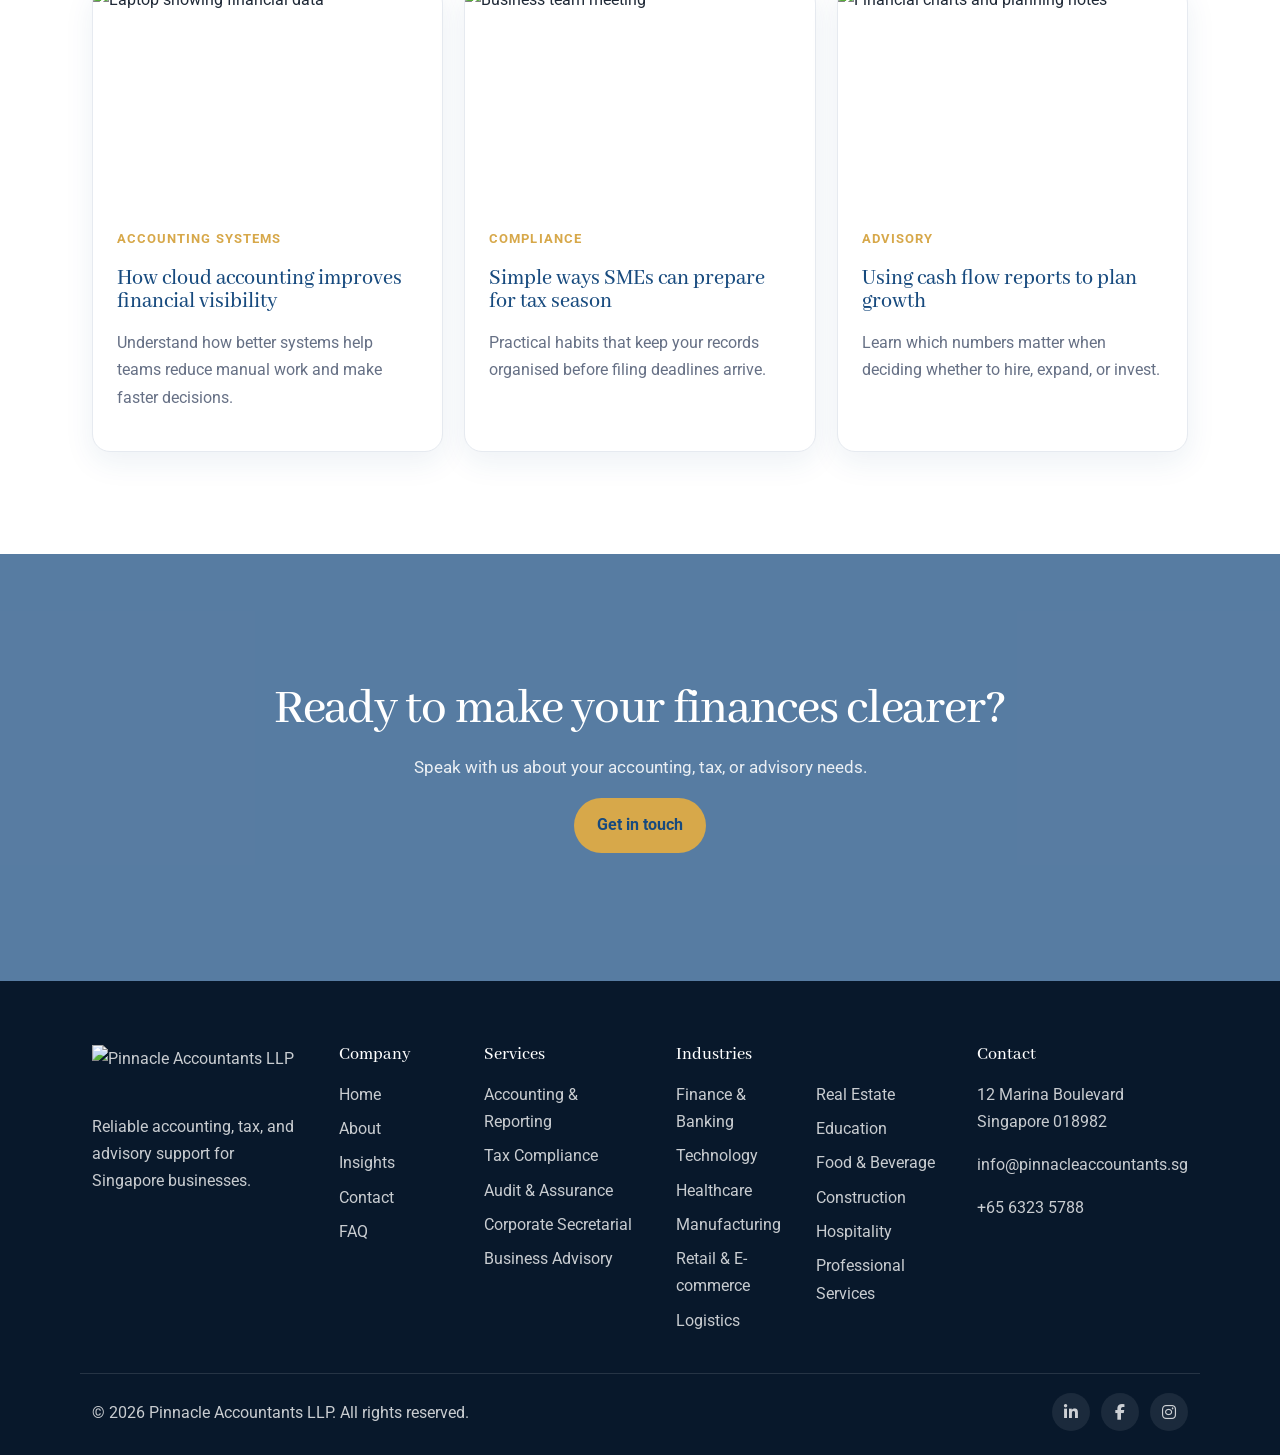
==== commit a4041544: "added the backup new version" ====
--- a/index.html
+++ b/index.html
@@ -1,114 +1,37 @@
-<!-- index.html -->
-<!doctype html>
+<!DOCTYPE html>
 <html lang="en">
   <head>
     <meta charset="UTF-8" />
     <meta name="viewport" content="width=device-width, initial-scale=1.0" />
-    <meta name="theme-color" content="#0e284d" />
-    <meta
-      name="description"
-      content="Pinnacle Accountants LLP provides accounting, tax, audit, advisory, and corporate compliance services for Singapore businesses."
-    />
-
+    <meta name="description" content="Pinnacle Accountants LLP provides accounting, tax, audit, advisory, and corporate compliance services for Singapore businesses." />
     <title>Pinnacle Accountants LLP | Accounting & Advisory</title>
 
-    <!-- Favicon -->
-    <link rel="icon" type="image/x-icon" href="./images/favicon.ico" />
-
-    <!-- Google Fonts -->
+    <link rel="icon" type="image/x-icon" href="images/favicon.ico" />
     <link rel="preconnect" href="https://fonts.googleapis.com" />
     <link rel="preconnect" href="https://fonts.gstatic.com" crossorigin />
-    <link
-      href="https://fonts.googleapis.com/css2?family=Abhaya+Libre:wght@600;700;800&family=Roboto:wght@400;500;700&display=swap"
-      rel="stylesheet"
-    />
-
-    <!-- Font Awesome -->
-    <link
-      rel="stylesheet"
-      href="https://cdnjs.cloudflare.com/ajax/libs/font-awesome/6.6.0/css/all.min.css"
-      crossorigin="anonymous"
-      referrerpolicy="no-referrer"
-    />
-
-    <!-- Bootstrap -->
-    <link
-      href="https://cdn.jsdelivr.net/npm/bootstrap@5.3.3/dist/css/bootstrap.min.css"
-      rel="stylesheet"
-      crossorigin="anonymous"
-    />
-
+    <link href="https://fonts.googleapis.com/css2?family=Abhaya+Libre:wght@600;700;800&family=Roboto:wght@400;500;700&display=swap" rel="stylesheet" />
+    <link rel="stylesheet" href="https://cdnjs.cloudflare.com/ajax/libs/font-awesome/6.6.0/css/all.min.css" crossorigin="anonymous" referrerpolicy="no-referrer" />
+    <link href="https://cdn.jsdelivr.net/npm/bootstrap@5.3.3/dist/css/bootstrap.min.css" rel="stylesheet" crossorigin="anonymous" />
     <link rel="stylesheet" href="style.css" />
   </head>
 
   <body>
     <header class="site-header">
-      <nav
-        class="navbar navbar-expand-lg fixed-top custom-navbar"
-        aria-label="Main navigation"
-      >
-        <div class="container">
-          <a
-            class="navbar-brand"
-            href="index.html"
-            aria-label="Pinnacle Accountants home"
-          >
-            <img
-              src="./images/logo.webp"
-              alt="Pinnacle Accountants LLP"
-              class="logo"
-              width="200"
-              height="48"
-            />
+      <nav class="navbar navbar-expand-lg fixed-top custom-navbar" aria-label="Main navigation">
+        <div class="container">
+          <a class="navbar-brand" href="index.html" aria-label="Pinnacle Accountants home">
+            <img src="images/logo.png" alt="Pinnacle Accountants LLP" class="logo" />
           </a>
-          <button
-            class="navbar-toggler"
-            type="button"
-            data-bs-toggle="collapse"
-            data-bs-target="#navbarNav"
-            aria-controls="navbarNav"
-            aria-expanded="false"
-            aria-label="Toggle navigation"
-          >
-            <span class="navbar-toggler-icon" aria-hidden="true"></span>
+          <button class="navbar-toggler" type="button" data-bs-toggle="collapse" data-bs-target="#navbarNav" aria-controls="navbarNav" aria-expanded="false" aria-label="Toggle navigation">
+            <span class="navbar-toggler-icon"></span>
           </button>
           <div class="collapse navbar-collapse" id="navbarNav">
             <ul class="navbar-nav ms-auto align-items-lg-center">
-              <li class="nav-item">
-                <a class="nav-link active" aria-current="page" href="index.html"
-                  >Home</a
-                >
-              </li>
-              <li class="nav-item">
-                <a class="nav-link" href="about.html">About</a>
-              </li>
-              <li class="nav-item">
-                <a class="nav-link" href="index.html#services">Services</a>
-              </li>
-              <li class="nav-item">
-                <a
-                  class="nav-link"
-                  href="#"
-                  aria-disabled="true"
-                  onclick="return false;"
-                  >Industries</a
-                >
-              </li>
-              <li class="nav-item">
-                <a class="nav-link" href="index.html#insights">Insights</a>
-              </li>
-              <li class="nav-item">
-                <a
-                  class="nav-link"
-                  href="#"
-                  aria-disabled="true"
-                  onclick="return false;"
-                  >Careers</a
-                >
-              </li>
-              <li class="nav-item">
-                <a class="nav-link nav-cta" href="contact.html">Contact</a>
-              </li>
+              <li class="nav-item"><a class="nav-link active" aria-current="page" href="index.html">Home</a></li>
+              <li class="nav-item"><a class="nav-link" href="about.html">About</a></li>
+              <li class="nav-item"><a class="nav-link" href="index.html#services">Services</a></li>
+              <li class="nav-item"><a class="nav-link" href="index.html#insights">Insights</a></li>
+              <li class="nav-item"><a class="nav-link nav-cta" href="contact.html">Contact</a></li>
             </ul>
           </div>
         </div>
@@ -119,125 +42,67 @@
       <section class="hero hero-home" aria-labelledby="home-title">
         <div class="container hero-content">
           <p class="eyebrow">Accounting • Tax • Advisory</p>
-          <h1 id="home-title" class="home-title">
-            Empowering smarter business decisions for a stronger financial
-            future.
-          </h1>
-          <p class="hero-text">
-            We help businesses stay compliant, understand their numbers, and
-            plan confidently for growth.
-          </p>
+          <h1 id="home-title">Clear financial guidance for smarter business decisions.</h1>
+          <p class="hero-text">We help Singapore businesses stay compliant, understand their numbers, and plan confidently for growth.</p>
           <div class="hero-actions">
-            <a href="contact.html" class="btn btn-primary-custom"
-              >Book a consultation</a
-            >
-            <a href="#services" class="btn btn-secondary-custom"
-              >Explore services</a
-            >
+            <a href="contact.html" class="btn btn-primary-custom">Book a consultation</a>
+            <a href="#services" class="btn btn-secondary-custom">Explore services</a>
           </div>
         </div>
       </section>
 
       <section class="logo-strip" aria-label="Client logos">
         <div class="container">
-          <p class="trusted-label">
-            Trusted by growing teams and established organisations
-          </p>
+          <p class="trusted-label">Trusted by growing teams and established organisations</p>
           <div class="client-logo-row">
-            <img
-              src="images/singapore-airlines.webp"
-              alt="Singapore Airlines"
-            />
-            <img src="./images/dbs.webp" alt="DBS" />
-            <img src="./images/google.webp" alt="Google" />
-            <img src="./images/grab.webp" alt="Grab" />
-            <img src="./images/grain.webp" alt="Grain" />
-            <img src="./images/homage.webp" alt="Homage" />
-          </div>
-        </div>
-      </section>
-
-      <section
-        id="services"
-        class="section services-section"
-        aria-labelledby="services-title"
-      >
+            <img src="images/singapore-airlines.png" alt="Singapore Airlines" />
+            <img src="images/dbs.png" alt="DBS" />
+            <img src="images/google.png" alt="Google" />
+            <img src="images/grab.png" alt="Grab" />
+            <img src="images/grain.png" alt="Grain" />
+            <img src="images/homage.png" alt="Homage" />
+          </div>
+        </div>
+      </section>
+
+      <section id="services" class="section services-section" aria-labelledby="services-title">
         <div class="container">
           <div class="section-intro text-center">
             <p class="eyebrow">What we do</p>
-            <h2 id="services-title">
-              Practical accounting support from compliance to growth.
-            </h2>
-            <p>
-              Choose the support you need today, then scale as your business
-              grows.
-            </p>
+            <h2 id="services-title">Practical accounting support from compliance to growth.</h2>
+            <p>Choose the support you need today, then scale as your business grows.</p>
           </div>
 
           <div class="services-grid">
             <article class="service-card">
-              <img
-                src="./images/accounting-icon.webp"
-                alt=""
-                aria-hidden="true"
-              />
+              <img src="images/accounting-icon.png" alt="" aria-hidden="true" />
               <h3>Accounting & Reporting</h3>
-              <p>
-                Accurate accounts, management reports, and clear financial
-                insights for daily decision-making.
-              </p>
-            </article>
-            <article class="service-card">
-              <img src="./images/tax-icon.webp" alt="" aria-hidden="true" />
+              <p>Accurate accounts, management reports, and clear financial insights for daily decision-making.</p>
+            </article>
+            <article class="service-card">
+              <img src="images/tax-icon.png" alt="" aria-hidden="true" />
               <h3>Tax Compliance</h3>
-              <p>
-                Corporate tax, GST, and IRAS filing support to reduce stress and
-                avoid penalties.
-              </p>
-            </article>
-            <article class="service-card">
-              <img src="./images/audit-icon.webp" alt="" aria-hidden="true" />
+              <p>Corporate tax, GST, and IRAS filing support to reduce stress and avoid penalties.</p>
+            </article>
+            <article class="service-card">
+              <img src="images/audit-icon.png" alt="" aria-hidden="true" />
               <h3>Audit & Assurance</h3>
-              <p>
-                Independent assurance that strengthens trust with stakeholders
-                and regulators.
-              </p>
-            </article>
-            <article class="service-card">
-              <img
-                src="./images/secretarial-icon.webp"
-                alt=""
-                aria-hidden="true"
-              />
+              <p>Independent assurance that strengthens trust with stakeholders and regulators.</p>
+            </article>
+            <article class="service-card">
+              <img src="images/secretarial-icon.png" alt="" aria-hidden="true" />
               <h3>Corporate Secretarial</h3>
-              <p>
-                ACRA filings, statutory registers, incorporation, and governance
-                support.
-              </p>
-            </article>
-            <article class="service-card">
-              <img
-                src="./images/advisory-icon.webp"
-                alt=""
-                aria-hidden="true"
-              />
+              <p>ACRA filings, statutory registers, incorporation, and governance support.</p>
+            </article>
+            <article class="service-card">
+              <img src="images/advisory-icon.png" alt="" aria-hidden="true" />
               <h3>Business Advisory</h3>
-              <p>
-                Cash flow planning, process improvement, and growth advice
-                grounded in your numbers.
-              </p>
-            </article>
-            <article class="service-card">
-              <img
-                src="./images/cybersecurity-icon.webp"
-                alt=""
-                aria-hidden="true"
-              />
+              <p>Cash flow planning, process improvement, and growth advice grounded in your numbers.</p>
+            </article>
+            <article class="service-card">
+              <img src="images/cybersecurity-icon.png" alt="" aria-hidden="true" />
               <h3>Data Protection</h3>
-              <p>
-                Support for stronger financial data controls and PDPA-aware
-                business processes.
-              </p>
+              <p>Support for stronger financial data controls and PDPA-aware business processes.</p>
             </article>
           </div>
         </div>
@@ -246,107 +111,50 @@
       <section class="section split-section" aria-labelledby="intro-title">
         <div class="container">
           <div class="row align-items-center g-5">
-            <div class="col-lg-6 split-img">
-              <img
-                src="./images/meeting-img.webp"
-                alt="A professional, natural-looking workplace of an Asian accounting team smiling and reviewing financial documents around a table in a bright modern office. Show diverse colleagues reviewing financial documents and using laptops."
-                class="rounded-image"
-              />
+            <div class="col-lg-6">
+              <img src="images/meeting-img.jpg" alt="Accounting team reviewing reports in a meeting" class="rounded-image" />
             </div>
             <div class="col-lg-6">
               <p class="eyebrow">Why Pinnacle</p>
-              <h2 id="intro-title">
-                Modern finance support built for your business.
-              </h2>
-              <p>
-                Our team uses accounting expertise, cloud tools, and streamlined
-                reporting workflows, so you can spend less time managing
-                compliance and more time growing your business.
-              </p>
+              <h2 id="intro-title">Modern finance support, without unnecessary complexity.</h2>
+              <p>Our team combines accounting expertise with cloud tools and simple reporting workflows, so you can spend less time worrying about compliance and more time growing your business.</p>
               <ul class="check-list">
                 <li>Clear reporting and practical recommendations</li>
                 <li>Singapore compliance support for IRAS and ACRA</li>
-                <li>
-                  Flexible services for startups, SMEs, and established
-                  companies
-                </li>
+                <li>Flexible services for startups, SMEs, and established companies</li>
               </ul>
-              <a href="about.html" class="text-link"
-                >Learn more about us <i class="fa-solid fa-arrow-right"></i
-              ></a>
-            </div>
-          </div>
-        </div>
-      </section>
-
-      <section
-        class="section testimonial-section"
-        aria-labelledby="testimonials-title"
-      >
+              <a href="about.html" class="text-link">Learn more about us <i class="fa-solid fa-arrow-right"></i></a>
+            </div>
+          </div>
+        </div>
+      </section>
+
+      <section class="section testimonial-section" aria-labelledby="testimonials-title">
         <div class="container text-center">
           <p class="eyebrow">Testimonials</p>
           <h2 id="testimonials-title">What clients value most</h2>
-          <div
-            id="testimonialCarousel"
-            class="carousel slide"
-            data-bs-ride="carousel"
-          >
+          <div id="testimonialCarousel" class="carousel slide" data-bs-ride="carousel">
             <div class="carousel-inner">
               <div class="carousel-item active">
-                <blockquote>
-                  “Pinnacle gave us cleaner reports, faster month-end closing,
-                  and better visibility over cash flow.”
-                </blockquote>
+                <blockquote>“Pinnacle gave us cleaner reports, faster month-end closing, and better visibility over cash flow.”</blockquote>
                 <p class="testimonial-person">Jonathan Tan, CFO</p>
               </div>
               <div class="carousel-item">
-                <blockquote>
-                  “Their team made compliance easier to manage and helped us
-                  improve the way we track business performance.”
-                </blockquote>
+                <blockquote>“Their team made compliance easier to manage and helped us improve the way we track business performance.”</blockquote>
                 <p class="testimonial-person">Rachel Lee, Head of Finance</p>
               </div>
               <div class="carousel-item">
-                <blockquote>
-                  “The advice was practical, clear, and focused on what our
-                  company needed at our stage of growth.”
-                </blockquote>
+                <blockquote>“The advice was practical, clear, and focused on what our company needed at our stage of growth.”</blockquote>
                 <p class="testimonial-person">Marcus Lim, Finance Director</p>
               </div>
             </div>
-            <button
-              class="carousel-control-prev"
-              type="button"
-              data-bs-target="#testimonialCarousel"
-              data-bs-slide="prev"
-              aria-label="Previous testimonial"
-            >
-              <span
-                class="carousel-control-prev-icon"
-                aria-hidden="true"
-              ></span>
-            </button>
-            <button
-              class="carousel-control-next"
-              type="button"
-              data-bs-target="#testimonialCarousel"
-              data-bs-slide="next"
-              aria-label="Next testimonial"
-            >
-              <span
-                class="carousel-control-next-icon"
-                aria-hidden="true"
-              ></span>
-            </button>
-          </div>
-        </div>
-      </section>
-
-      <section
-        id="insights"
-        class="section insights-section"
-        aria-labelledby="insights-title"
-      >
+            <button class="carousel-control-prev" type="button" data-bs-target="#testimonialCarousel" data-bs-slide="prev" aria-label="Previous testimonial"><span class="carousel-control-prev-icon" aria-hidden="true"></span></button>
+            <button class="carousel-control-next" type="button" data-bs-target="#testimonialCarousel" data-bs-slide="next" aria-label="Next testimonial"><span class="carousel-control-next-icon" aria-hidden="true"></span></button>
+          </div>
+        </div>
+      </section>
+
+      <section id="insights" class="section insights-section" aria-labelledby="insights-title">
         <div class="container">
           <div class="section-intro text-center">
             <p class="eyebrow">Insights</p>
@@ -354,64 +162,28 @@
           </div>
           <div class="insights-grid">
             <article class="insight-card">
-              <a
-                href="#"
-                class="insight-card-link"
-                aria-label="Read: How cloud accounting improves financial visibility"
-              >
-                <img
-                  src="./images/accounting-systems.webp"
-                  alt="Three Asian finance professionals review cloud accounting charts on a computer at a modern office desk, with financial documents and a city view in the background."
-                />
-                <div>
-                  <p class="insight-meta">Accounting Systems</p>
-                  <h3>How cloud accounting improves financial visibility</h3>
-                  <p>
-                    Understand how better systems help teams reduce manual work
-                    and make faster decisions.
-                  </p>
-                </div>
-              </a>
+              <img src="images/cybersecurity-services.png" alt="Laptop showing financial data" />
+              <div>
+                <p class="insight-meta">Accounting Systems</p>
+                <h3>How cloud accounting improves financial visibility</h3>
+                <p>Understand how better systems help teams reduce manual work and make faster decisions.</p>
+              </div>
             </article>
             <article class="insight-card">
-              <a
-                href="#"
-                class="insight-card-link"
-                aria-label="Read: Simple ways SMEs can prepare for tax season"
-              >
-                <img
-                  src="./images/compliance.webp"
-                  alt="An Asian small-business owner organises folders, receipts, and financial records at a desk, with a calendar and checklist nearby."
-                />
-                <div>
-                  <p class="insight-meta">Compliance</p>
-                  <h3>Simple ways SMEs can prepare for tax season</h3>
-                  <p>
-                    Practical habits that keep your records organised before
-                    filing deadlines arrive.
-                  </p>
-                </div>
-              </a>
+              <img src="images/pinnacle-meeting.jpg" alt="Business team meeting" />
+              <div>
+                <p class="insight-meta">Compliance</p>
+                <h3>Simple ways SMEs can prepare for tax season</h3>
+                <p>Practical habits that keep your records organised before filing deadlines arrive.</p>
+              </div>
             </article>
             <article class="insight-card">
-              <a
-                href="#"
-                class="insight-card-link"
-                aria-label="Read: Using cash flow reports to plan growth"
-              >
-                <img
-                  src="./images/advisory.webp"
-                  alt="An Asian business adviser and business owner review a cash-flow report on a computer monitor in a modern office, with upward-trending charts visible on screen."
-                />
-                <div>
-                  <p class="insight-meta">Advisory</p>
-                  <h3>Using cash flow reports to plan growth</h3>
-                  <p>
-                    Learn which numbers matter when deciding whether to hire,
-                    expand, or invest.
-                  </p>
-                </div>
-              </a>
+              <img src="images/risk-management.jpg" alt="Financial charts and planning notes" />
+              <div>
+                <p class="insight-meta">Advisory</p>
+                <h3>Using cash flow reports to plan growth</h3>
+                <p>Learn which numbers matter when deciding whether to hire, expand, or invest.</p>
+              </div>
             </article>
           </div>
         </div>
@@ -419,7 +191,7 @@
 
       <section class="cta-section" aria-labelledby="cta-title">
         <div class="container text-center">
-          <h2 id="cta-title">Ready to build your financial future?</h2>
+          <h2 id="cta-title">Ready to make your finances clearer?</h2>
           <p>Speak with us about your accounting, tax, or advisory needs.</p>
           <a href="contact.html" class="btn btn-primary-custom">Get in touch</a>
         </div>
@@ -428,159 +200,65 @@
 
     <footer class="site-footer">
       <div class="container footer-grid">
-        <div class="footer-company">
-          <img
-            src="./images/logo.webp"
-            alt="Pinnacle Accountants LLP"
-            class="footer-logo"
-          />
-          <p class="footer-description">
-            Building stronger financial foundations to help businesses grow with
-            stability and confidence.
-          </p>
-          <address class="footer-contact">
-            <p>
-              <i class="fa-solid fa-location-dot" aria-hidden="true"></i>
-              <span>12 Marina Boulevard, Singapore 018982</span>
-            </p>
-
-            <p>
-              <i class="fa-solid fa-envelope" aria-hidden="true"></i>
-              <a href="mailto:info@pinnacleaccountants.sg">
-                info@pinnacleaccountants.sg
-              </a>
-            </p>
-
-            <p>
-              <i class="fa-solid fa-phone" aria-hidden="true"></i>
-              <a href="tel:+6563235788">+65 6323 5788</a>
-            </p>
-          </address>
-        </div>
-
-        <nav class="footer-nav" aria-labelledby="footer-company-title">
-          <h3 id="footer-company-title" class="footer-title">Company</h3>
+        <div class="footer-brand">
+          <img src="images/logo.png" alt="Pinnacle Accountants LLP" class="footer-logo" />
+          <p>Reliable accounting, tax, and advisory support for Singapore businesses.</p>
+        </div>
+        <nav aria-label="Company footer navigation">
+          <h3>Company</h3>
           <a href="index.html">Home</a>
           <a href="about.html">About</a>
           <a href="index.html#insights">Insights</a>
-          <a href="#" aria-disabled="true" onclick="return false;">Careers</a>
           <a href="contact.html">Contact</a>
+          <a href="contact.html#faq-section">FAQ</a>
         </nav>
-
-        <nav class="footer-nav" aria-labelledby="footer-services-title">
-          <h3 id="footer-services-title" class="footer-title">Services</h3>
-
-          <a
-            href="index.html#services"
-            aria-disabled="true"
-            onclick="return false;"
-            >Accounting &amp; Reporting</a
-          >
-          <a
-            href="index.html#services"
-            aria-disabled="true"
-            onclick="return false;"
-            >Tax Compliance</a
-          >
-          <a
-            href="index.html#services"
-            aria-disabled="true"
-            onclick="return false;"
-            >Audit &amp; Assurance</a
-          >
-          <a
-            href="index.html#services"
-            aria-disabled="true"
-            onclick="return false;"
-            >Corporate Secretarial</a
-          >
-          <a
-            href="index.html#services"
-            aria-disabled="true"
-            onclick="return false;"
-            >Business Advisory</a
-          >
-          <a
-            href="index.html#services"
-            aria-disabled="true"
-            onclick="return false;"
-            >Data Protection</a
-          >
+        <nav aria-label="Services footer navigation">
+          <h3>Services</h3>
+          <a href="index.html#services">Accounting &amp; Reporting</a>
+          <a href="index.html#services">Tax Compliance</a>
+          <a href="index.html#services">Audit &amp; Assurance</a>
+          <a href="index.html#services">Corporate Secretarial</a>
+          <a href="index.html#services">Business Advisory</a>
         </nav>
-
-        <nav class="footer-nav" aria-labelledby="footer-industries-title">
-          <h3 id="footer-industries-title" class="footer-title">Industries</h3>
-
-          <a href="#" aria-disabled="true" onclick="return false;"
-            >Asset and Wealth Management</a
-          >
-          <a href="#" aria-disabled="true" onclick="return false;"
-            >Banking and Capital Markets</a
-          >
-          <a href="#" aria-disabled="true" onclick="return false;"
-            >Financial Services</a
-          >
-          <a href="#" aria-disabled="true" onclick="return false;"
-            >Government and Public Services</a
-          >
-          <a href="#" aria-disabled="true" onclick="return false;">Health</a>
-          <a href="#" aria-disabled="true" onclick="return false;">Insurance</a>
-          <a href="#" aria-disabled="true" onclick="return false;"
-            >Oil and Gas</a
-          >
-          <a href="#" aria-disabled="true" onclick="return false;"
-            >Pharmaceutical</a
-          >
-          <a href="#" aria-disabled="true" onclick="return false;"
-            >Private Equity</a
-          >
-          <a href="#" aria-disabled="true" onclick="return false;"
-            >Real Estate</a
-          >
-          <a href="#" aria-disabled="true" onclick="return false;"
-            >Retail and Consumer</a
-          >
-          <a href="#" aria-disabled="true" onclick="return false;"
-            >Technology, Media and Communications</a
-          >
-          <a href="#" aria-disabled="true" onclick="return false;"
-            >Transportation and Logistics</a
-          >
+        <nav class="footer-industries" aria-label="Industries footer navigation">
+          <h3>Industries</h3>
+          <div class="industries-columns">
+            <div>
+              <a href="#">Finance &amp; Banking</a>
+              <a href="#">Technology</a>
+              <a href="#">Healthcare</a>
+              <a href="#">Manufacturing</a>
+              <a href="#">Retail &amp; E-commerce</a>
+              <a href="#">Logistics</a>
+            </div>
+            <div>
+              <a href="#">Real Estate</a>
+              <a href="#">Education</a>
+              <a href="#">Food &amp; Beverage</a>
+              <a href="#">Construction</a>
+              <a href="#">Hospitality</a>
+              <a href="#">Professional Services</a>
+            </div>
+          </div>
         </nav>
+        <div class="footer-contact">
+          <h3>Contact</h3>
+          <p>12 Marina Boulevard<br />Singapore 018982</p>
+          <p><a href="mailto:info@pinnacleaccountants.sg">info@pinnacleaccountants.sg</a></p>
+          <p><a href="tel:+6563235788">+65 6323 5788</a></p>
+        </div>
       </div>
-
       <div class="container footer-bottom">
-        <p>© 2024 Pinnacle Accountants LLP. All rights reserved.</p>
+        <p>© 2026 Pinnacle Accountants LLP. All rights reserved.</p>
         <div class="social-icons" aria-label="Social links">
-          <a
-            href="#"
-            aria-label="LinkedIn"
-            aria-disabled="true"
-            onclick="return false;"
-            ><i class="fa-brands fa-linkedin-in"></i
-          ></a>
-          <a
-            href="#"
-            aria-label="Facebook"
-            aria-disabled="true"
-            onclick="return false;"
-            ><i class="fa-brands fa-facebook-f"></i
-          ></a>
-          <a
-            href="#"
-            aria-label="Instagram"
-            aria-disabled="true"
-            onclick="return false;"
-            ><i class="fa-brands fa-instagram"></i
-          ></a>
+          <a href="#" aria-label="LinkedIn"><i class="fa-brands fa-linkedin-in"></i></a>
+          <a href="#" aria-label="Facebook"><i class="fa-brands fa-facebook-f"></i></a>
+          <a href="#" aria-label="Instagram"><i class="fa-brands fa-instagram"></i></a>
         </div>
       </div>
     </footer>
 
-    <script
-      src="https://cdn.jsdelivr.net/npm/bootstrap@5.3.3/dist/js/bootstrap.bundle.min.js"
-      crossorigin="anonymous"
-    ></script>
+    <script src="https://cdn.jsdelivr.net/npm/bootstrap@5.3.3/dist/js/bootstrap.bundle.min.js" crossorigin="anonymous"></script>
     <script src="script.js"></script>
   </body>
 </html>
--- a/style.css
+++ b/style.css
@@ -1,29 +1,22 @@
-/* style.css */
 :root {
-  --color-navy: #0e284d;
-  --color-navy-soft: #18385f;
-  --color-blue: #2563a7;
-  --color-gold: #eab54c;
+  --color-navy: #174a7e;
+  --color-navy-soft: #1f5f9c;
+  --color-blue: #2f72b7;
+  --color-gold: #d7a84a;
   --color-gold-light: #f4dfaa;
   --color-ink: #1f2937;
   --color-muted: #667085;
   --color-line: #e6eaf0;
   --color-bg: #f6f8fb;
   --color-white: #ffffff;
-  --shadow-sm: 0 10px 30px rgba(16, 36, 63, 0.08);
-  --shadow-md: 0 20px 50px rgba(16, 36, 63, 0.14);
+  --shadow-sm: 0 10px 30px rgba(23, 74, 126, 0.08);
+  --shadow-md: 0 20px 50px rgba(23, 74, 126, 0.14);
   --radius: 18px;
   --container: 1120px;
 }
 
-* {
-  box-sizing: border-box;
-}
-
-html {
-  scroll-behavior: smooth;
-}
-
+* { box-sizing: border-box; }
+html { scroll-behavior: smooth; }
 body {
   margin: 0;
   font-family: "Roboto", sans-serif;
@@ -31,64 +24,24 @@
   background: var(--color-white);
   line-height: 1.7;
 }
-
-img {
-  max-width: 100%;
-  display: block;
-}
-
-a {
-  color: inherit;
-}
-
-.container {
-  max-width: var(--container);
-  width: 90%;
-  padding: 0;
-}
-
-h1,
-h2,
-h3 {
+img { max-width: 100%; display: block; }
+a { color: inherit; }
+.container { max-width: var(--container); }
+
+h1, h2, h3 {
   font-family: "Abhaya Libre", serif;
   color: var(--color-navy);
   line-height: 1.08;
   margin-bottom: 1rem;
 }
-
-h1 {
-  font-size: clamp(2.8rem, 7vw, 5.6rem);
-  letter-spacing: -0.04em;
-}
-
-h2 {
-  font-size: clamp(2rem, 4vw, 3.2rem);
-  letter-spacing: -0.025em;
-}
-
-h3 {
-  font-size: 1.35rem;
-}
-
-p {
-  margin-bottom: 1rem;
-}
-
-.section {
-  padding: clamp(4rem, 8vw, 7rem) 0;
-  width: 100%;
-}
-
-.section-intro {
-  max-width: 720px;
-  margin: 0 auto 3rem;
-}
-
-.section-intro p:last-child {
-  color: var(--color-muted);
-  font-size: 1.05rem;
-}
-
+h1 { font-size: clamp(2.8rem, 7vw, 5.6rem); letter-spacing: -0.04em; }
+h2 { font-size: clamp(2rem, 4vw, 3.2rem); letter-spacing: -0.025em; }
+h3 { font-size: 1.35rem; }
+p { margin-bottom: 1rem; }
+
+.section { padding: clamp(4rem, 8vw, 7rem) 0; }
+.section-intro { max-width: 720px; margin: 0 auto 3rem; }
+.section-intro p:last-child { color: var(--color-muted); font-size: 1.05rem; }
 .eyebrow {
   color: var(--color-gold);
   font-size: 0.82rem;
@@ -97,78 +50,36 @@
   text-transform: uppercase;
   margin-bottom: 0.85rem;
 }
-
-.narrow {
-  max-width: 820px;
-}
+.narrow { max-width: 820px; }
 
 .custom-navbar {
   padding: 1rem 0;
-  background: var(--color-navy);
+  background: rgba(19, 61, 103, 0.94);
   backdrop-filter: blur(14px);
-  transition:
-    padding 0.25s ease,
-    box-shadow 0.25s ease,
-    background 0.25s ease;
-}
-
+  transition: padding 0.25s ease, box-shadow 0.25s ease, background 0.25s ease;
+}
 .custom-navbar.navbar-scrolled {
   padding: 0.65rem 0;
   box-shadow: 0 12px 35px rgba(0, 0, 0, 0.16);
-  background: rgba(16, 36, 63, 0.98);
-}
-
-.logo {
-  height: 48px;
-  width: auto;
-  max-width: 100%;
-  object-fit: contain;
-  display: block;
-}
-
-.navbar-toggler {
-  border-color: rgba(255, 255, 255, 0.35);
-}
-
-.navbar-toggler:focus {
-  box-shadow: 0 0 0 0.18rem rgba(215, 168, 74, 0.35);
-}
-
-.navbar-toggler-icon {
-  filter: invert(1);
-}
-
-.navbar-expand-lg .navbar-nav .nav-link {
+  background: rgba(19, 61, 103, 0.98);
+}
+.logo { height: 48px; width: auto; }
+.navbar-toggler { border-color: rgba(255, 255, 255, 0.35); }
+.navbar-toggler:focus { box-shadow: 0 0 0 0.18rem rgba(215, 168, 74, 0.35); }
+.navbar-toggler-icon { filter: invert(1); }
+.custom-navbar .nav-link {
   color: rgba(255, 255, 255, 0.86);
   font-weight: 500;
-  padding: 10px 18px;
+  padding: 0.65rem 0.95rem;
   border-radius: 999px;
 }
-
 .custom-navbar .nav-link:hover,
 .custom-navbar .nav-link:focus,
-.custom-navbar .nav-link.active {
-  color: var(--color-white);
-  background: rgba(255, 255, 255, 0.09);
-}
-
-.custom-navbar .nav-cta {
-  background: var(--color-gold);
-  color: var(--color-navy);
-  margin-left: 0.5rem;
-}
-
+.custom-navbar .nav-link.active { color: var(--color-white); background: rgba(255, 255, 255, 0.09); }
+.custom-navbar .nav-cta { background: var(--color-gold); color: var(--color-navy); margin-left: 0.5rem; }
 .custom-navbar .nav-cta:hover,
 .custom-navbar .nav-cta:focus,
-.custom-navbar .nav-cta.active {
-  background: var(--color-gold-light);
-  color: var(--color-navy);
-}
-
-.navbar-nav {
-  display: flex;
-  gap: 4px;
-}
+.custom-navbar .nav-cta.active { background: var(--color-gold-light); color: var(--color-navy); }
 
 .hero {
   min-height: 72vh;
@@ -181,62 +92,21 @@
   background-size: cover;
   background-position: center;
 }
-
 .hero::before {
   content: "";
   position: absolute;
   inset: 0;
   z-index: -1;
-  background: linear-gradient(
-    90deg,
-    rgba(22, 45, 77, 0.94),
-    rgba(29, 61, 103, 0.72),
-    rgba(29, 61, 103, 0.34)
-  );
-}
-
-.hero-home {
-  background-image: url("./images/unsplash-home-banner.webp");
-  background-position: center center;
-}
-
-.hero-about {
-  background-image: url("./images/unsplash-about.webp");
-  min-height: 58vh;
-}
-
-.hero-contact {
-  background-image: url("./images/handshake-contact.webp");
-  background-position: center center;
-  min-height: 58vh;
-}
-
+  background: linear-gradient(90deg, rgba(20, 66, 111, 0.82), rgba(23, 74, 126, 0.66), rgba(23, 74, 126, 0.38));
+}
+.hero-home { background-image: url("images/unsplash-buildings-indexBanner.jpg"); background-position: top center; }
+.hero-about { background-image: url("images/unsplash-building-contact.png"); min-height: 58vh; }
+.hero-contact { background-image: url("images/pexels-handshake-contactBanner.jpg"); min-height: 58vh; }
 .hero-content h1,
-.hero-content h2 {
-  color: var(--color-white);
-}
-
-.home-title {
-  max-width: 95%;
-}
-
-.hero-text {
-  max-width: 680px;
-  color: rgba(255, 255, 255, 0.86);
-  font-size: clamp(1.05rem, 2vw, 1.25rem);
-}
-
-.text-center .hero-text {
-  margin-left: auto;
-  margin-right: auto;
-}
-
-.hero-actions {
-  display: flex;
-  gap: 1rem;
-  flex-wrap: wrap;
-  margin-top: 2rem;
-}
+.hero-content h2 { color: var(--color-white); }
+.hero-text { max-width: 680px; color: rgba(255, 255, 255, 0.86); font-size: clamp(1.05rem, 2vw, 1.25rem); }
+.text-center .hero-text { margin-left: auto; margin-right: auto; }
+.hero-actions { display: flex; gap: 1rem; flex-wrap: wrap; margin-top: 2rem; }
 
 .btn-primary-custom,
 .btn-secondary-custom {
@@ -245,431 +115,110 @@
   font-weight: 700;
   border: 1px solid transparent;
 }
-
-.btn-primary-custom {
-  background: var(--color-gold);
-  color: var(--color-navy);
-}
-
-.btn-primary-custom:hover {
-  background: var(--color-gold-light);
-  color: var(--color-navy);
-  transform: translateY(-1px);
-}
-
-.btn-secondary-custom {
-  background: rgba(255, 255, 255, 0.08);
-  color: var(--color-white);
-  border-color: rgba(255, 255, 255, 0.28);
-}
-
-.btn-secondary-custom:hover {
-  background: var(--color-white);
-  color: var(--color-navy);
-}
-
-.logo-strip {
-  background: var(--color-bg);
-  padding: 2rem 0;
-  border-bottom: 1px solid var(--color-line);
-}
-
-.trusted-label {
-  text-align: center;
-  color: var(--color-muted);
-  margin-bottom: 1.4rem;
-  font-size: 0.95rem;
-}
-
-.client-logo-row {
-  display: flex;
-  justify-content: center;
-  align-items: center;
-  gap: clamp(1.2rem, 4vw, 3rem);
-  flex-wrap: wrap;
-}
-
-.client-logo-row img {
-  max-height: 42px;
-  max-width: 130px;
-  object-fit: contain;
-  filter: grayscale(1);
-  opacity: 0.72;
-}
-
-.services-section {
-  background: linear-gradient(180deg, var(--color-white), var(--color-bg));
-}
-
-.services-grid {
-  display: grid;
-  grid-template-columns: repeat(3, 1fr);
-  gap: 1.3rem;
-}
-
+.btn-primary-custom { background: var(--color-gold); color: var(--color-navy); }
+.btn-primary-custom:hover { background: var(--color-gold-light); color: var(--color-navy); transform: translateY(-1px); }
+.btn-secondary-custom { background: rgba(255, 255, 255, 0.08); color: var(--color-white); border-color: rgba(255, 255, 255, 0.28); }
+.btn-secondary-custom:hover { background: var(--color-white); color: var(--color-navy); }
+
+.logo-strip { background: var(--color-bg); padding: 2rem 0; border-bottom: 1px solid var(--color-line); }
+.trusted-label { text-align: center; color: var(--color-muted); margin-bottom: 1.4rem; font-size: 0.95rem; }
+.client-logo-row { display: flex; justify-content: center; align-items: center; gap: clamp(1.2rem, 4vw, 3rem); flex-wrap: wrap; }
+.client-logo-row img { max-height: 42px; max-width: 130px; object-fit: contain; filter: grayscale(1); opacity: 0.72; }
+
+.services-section { background: linear-gradient(180deg, var(--color-white), var(--color-bg)); }
+.services-grid { display: grid; grid-template-columns: repeat(3, 1fr); gap: 1.3rem; }
 .service-card {
   background: var(--color-white);
   border: 1px solid var(--color-line);
   border-radius: var(--radius);
   padding: 2rem;
   box-shadow: var(--shadow-sm);
-  transition:
-    transform 0.25s ease,
-    box-shadow 0.25s ease;
-}
-
-.service-card:hover {
-  transform: translateY(-6px);
-  box-shadow: var(--shadow-md);
-}
-
-.service-card img {
-  width: 44px;
-  height: 44px;
-  object-fit: contain;
-  margin-bottom: 1.2rem;
-}
-
-.service-card p {
-  color: var(--color-muted);
-  margin-bottom: 0;
-}
-
-/* .split-img {
-  margin: 0;
-  align-self: flex-start;
-} */
-
-.rounded-image {
-  width: 100%;
-  border-radius: var(--radius);
-  box-shadow: var(--shadow-sm);
-  object-fit: cover;
-}
-
-.split-section .rounded-image {
-  aspect-ratio: 4 / 3;
-}
-
-.check-list {
-  list-style: none;
-  padding: 0;
-  margin: 1.4rem 0 2rem;
-}
-.check-list li {
-  position: relative;
-  padding-left: 2rem;
-  margin-bottom: 0.8rem;
-  color: var(--color-ink);
-}
-
+  transition: transform 0.25s ease, box-shadow 0.25s ease;
+}
+.service-card:hover { transform: translateY(-6px); box-shadow: var(--shadow-md); }
+.service-card img { width: 44px; height: 44px; object-fit: contain; margin-bottom: 1.2rem; }
+.service-card p { color: var(--color-muted); margin-bottom: 0; }
+
+.split-section p { color: var(--color-muted); }
+.rounded-image { width: 100%; border-radius: var(--radius); box-shadow: var(--shadow-sm); object-fit: cover; }
+.split-section .rounded-image { aspect-ratio: 4 / 3; }
+.check-list { list-style: none; padding: 0; margin: 1.4rem 0 2rem; }
+.check-list li { position: relative; padding-left: 2rem; margin-bottom: 0.8rem; color: var(--color-ink); }
 .check-list li::before {
   content: "\f00c";
   font-family: "Font Awesome 6 Free";
   font-weight: 900;
   position: absolute;
   left: 0;
-  /* top: 0.05rem; */
+  top: 0.05rem;
   color: var(--color-gold);
 }
-
-.text-link {
-  color: var(--color-blue);
-  font-weight: 700;
-  text-decoration: none;
-}
-
-.text-link:hover {
-  text-decoration: underline;
-}
+.text-link { color: var(--color-blue); font-weight: 700; text-decoration: none; }
+.text-link:hover { text-decoration: underline; }
 
 .testimonial-section {
-  background: linear-gradient(
-    135deg,
-    var(--color-navy),
-    var(--color-navy-soft)
-  );
+  background: linear-gradient(135deg, var(--color-navy), var(--color-navy-soft));
   color: var(--color-white);
 }
-
-.testimonial-section h2 {
-  color: var(--color-white);
-}
-
-.testimonial-section blockquote {
-  max-width: 780px;
-  margin: 0 auto 1.2rem;
-  font-family: "Abhaya Libre", serif;
-  font-size: clamp(1.6rem, 3vw, 2.3rem);
-  line-height: 1.25;
-}
-
-.testimonial-person {
-  color: var(--color-gold-light);
-  font-weight: 700;
-}
-
-.testimonial-section .carousel {
-  padding: 1rem 4rem 0;
-}
-
+.testimonial-section h2 { color: var(--color-white); }
+.testimonial-section blockquote { max-width: 780px; margin: 0 auto 1.2rem; font-family: "Abhaya Libre", serif; font-size: clamp(1.6rem, 3vw, 2.3rem); line-height: 1.25; }
+.testimonial-person { color: var(--color-gold-light); font-weight: 700; }
+.testimonial-section .carousel { padding: 1rem 4rem 0; }
 .carousel-control-prev-icon,
-.carousel-control-next-icon {
-  filter: drop-shadow(0 2px 8px rgba(0, 0, 0, 0.35));
-}
-
-.insights-grid {
-  display: grid;
-  grid-template-columns: repeat(3, 1fr);
-  gap: 1.3rem;
-}
-
-.insight-card-link {
-  display: block;
-  height: 100%;
-  color: inherit;
-  text-decoration: none;
-}
-
-.insight-card {
-  background: var(--color-white);
-  border: 1px solid var(--color-line);
-  border-radius: var(--radius);
-  overflow: hidden;
-  box-shadow: var(--shadow-sm);
-  cursor: pointer;
-  transition:
-    transform 0.3s ease,
-    box-shadow 0.3s ease;
-}
-
-.insight-card:hover {
-  transform: translateY(-4px);
-  box-shadow: var(--shadow-md);
-}
-
-.insight-card:focus-within {
-  outline: 2px solid var(--blue);
-  outline-offset: 3px;
-}
-
-.insight-card img {
-  width: 100%;
-  aspect-ratio: 16 / 10;
-  object-fit: cover;
-}
-
-.insight-card div {
-  padding: 1.5rem;
-}
-
-.insight-card p {
-  color: var(--color-muted);
-}
-
-.insight-meta {
-  color: var(--color-gold) !important;
-  font-size: 0.82rem;
-  font-weight: 700;
-  text-transform: uppercase;
-  letter-spacing: 0.08em;
-}
-
-.image-stat-wrap {
-  position: relative;
-}
-
-.stat-badge-text {
-  width: 80px;
-  height: 80px;
-  display: flex;
-  flex-direction: column;
-  justify-content: center;
-  align-items: center;
-}
-
-.stat-badge-text span {
-  text-align: center;
-  line-height: 1.4;
-}
-
+.carousel-control-next-icon { filter: drop-shadow(0 2px 8px rgba(0, 0, 0, 0.35)); }
+
+.insights-grid { display: grid; grid-template-columns: repeat(3, 1fr); gap: 1.3rem; }
+.insight-card { background: var(--color-white); border: 1px solid var(--color-line); border-radius: var(--radius); overflow: hidden; box-shadow: var(--shadow-sm); }
+.insight-card img { width: 100%; aspect-ratio: 16 / 10; object-fit: cover; }
+.insight-card div { padding: 1.5rem; }
+.insight-card p { color: var(--color-muted); }
+.insight-meta { color: var(--color-gold) !important; font-size: 0.82rem; font-weight: 700; text-transform: uppercase; letter-spacing: 0.08em; }
+
+.image-stat-wrap { position: relative; }
 .stat-badge {
   position: absolute;
   left: -1rem;
   bottom: 1.2rem;
   background: var(--color-white);
   border: 1px solid var(--color-line);
-  border-radius: 100px;
+  border-radius: 1.2rem;
   box-shadow: var(--shadow-md);
-  padding: 1.5rem 1.5rem;
+  padding: 1rem 1.2rem;
   max-width: 190px;
 }
-
-.stat-badge strong {
-  display: block;
-  color: var(--color-navy);
-  font-family: "Abhaya Libre", serif;
-  font-size: 2.6rem;
-  line-height: 1;
-}
-
-.stat-badge span {
-  color: var(--color-muted);
-  font-size: 0.9rem;
-}
-
-.values-section {
-  background: var(--color-bg);
-}
-
-.values-grid {
-  display: grid;
-  grid-template-columns: repeat(4, 1fr);
-  gap: 1.2rem;
-}
-
-.value-card {
-  background: var(--color-white);
-  padding: 1.7rem;
-  border-radius: var(--radius);
-  border: 1px solid var(--color-line);
-  box-shadow: var(--shadow-sm);
-}
-
-.value-card i {
-  color: var(--color-gold);
-  font-size: 1.5rem;
-  margin-bottom: 1rem;
-}
-
-.value-card p {
-  color: var(--color-muted);
-  margin-bottom: 0;
-}
-
-.mission-section {
-  background: var(--color-navy);
-  background-image: url("./images/unsplash-about.webp");
-  background-size: cover;
-}
-
-.mission-grid {
-  display: grid;
-  grid-template-columns: repeat(2, 1fr);
-  gap: 1.3rem;
-}
-
-.mission-grid article {
-  background: rgba(10, 48, 87, 0.925);
-  border: 1px solid rgba(255, 255, 255, 0.12);
-  padding: 2.2rem;
-  border-radius: var(--radius);
-}
-
+.stat-badge strong { display: block; color: var(--color-navy); font-family: "Abhaya Libre", serif; font-size: 2.6rem; line-height: 1; }
+.stat-badge span { color: var(--color-muted); font-size: 0.9rem; }
+.values-section { background: var(--color-bg); }
+.values-grid { display: grid; grid-template-columns: repeat(4, 1fr); gap: 1.2rem; }
+.value-card { background: var(--color-white); padding: 1.7rem; border-radius: var(--radius); border: 1px solid var(--color-line); box-shadow: var(--shadow-sm); }
+.value-card i { color: var(--color-gold); font-size: 1.5rem; margin-bottom: 1rem; }
+.value-card p { color: var(--color-muted); margin-bottom: 0; }
+.mission-section { background: var(--color-navy); }
+.mission-grid { display: grid; grid-template-columns: repeat(2, 1fr); gap: 1.3rem; }
+.mission-grid article { background: rgba(255, 255, 255, 0.08); border: 1px solid rgba(255, 255, 255, 0.12); padding: 2.2rem; border-radius: var(--radius); }
 .mission-grid h2,
-.mission-grid p {
-  color: var(--color-white);
-}
-
-.mission-grid p:last-child {
-  color: rgba(255, 255, 255, 0.78);
-}
-
-.two-column-list {
-  columns: 2;
-  column-gap: 2rem;
-}
-
-.contact-layout {
-  display: grid;
-  grid-template-columns: 0.85fr 1.15fr;
-  gap: 1.5rem;
-  align-items: start;
-}
-
+.mission-grid p { color: var(--color-white); }
+.mission-grid p:last-child { color: rgba(255, 255, 255, 0.78); }
+.two-column-list { columns: 2; column-gap: 2rem; }
+
+.contact-layout { display: grid; grid-template-columns: 0.85fr 1.15fr; gap: 1.5rem; align-items: start; }
 .contact-card,
-.form-card {
-  background: var(--color-white);
-  border: 1px solid var(--color-line);
-  border-radius: var(--radius);
-  box-shadow: var(--shadow-sm);
-  overflow: hidden;
-}
-
-.contact-card {
-  padding-bottom: 1.5rem;
-}
-
-.contact-card img {
-  width: 100%;
-  aspect-ratio: 16 / 10;
-  object-fit: cover;
-}
-
+.form-card { background: var(--color-white); border: 1px solid var(--color-line); border-radius: var(--radius); box-shadow: var(--shadow-sm); overflow: hidden; }
+.contact-card { padding-bottom: 1.5rem; }
+.contact-card img { width: 100%; aspect-ratio: 16 / 10; object-fit: cover; }
 .contact-card h2,
-.contact-card .contact-list {
-  padding-left: 1.5rem;
-  padding-right: 1.5rem;
-}
-
-.contact-card h2 {
-  margin-top: 1.5rem;
-}
-
-.contact-list {
-  list-style: none;
-  margin: 0;
-  display: grid;
-  gap: 1rem;
-}
-
-.contact-list li {
-  display: flex;
-  gap: 0.9rem;
-  color: var(--color-muted);
-}
-
-.contact-list i {
-  color: var(--color-gold);
-  margin-top: 0.3rem;
-  width: 18px;
-}
-
-.contact-list a {
-  color: var(--color-muted);
-  text-decoration: none;
-}
-
-.contact-list a:hover {
-  color: var(--color-blue);
-}
-
-.form-card {
-  padding: clamp(1.5rem, 4vw, 2.5rem);
-}
-
-.form-grid {
-  display: grid;
-  grid-template-columns: repeat(2, 1fr);
-  gap: 1rem;
-}
-
-.form-field {
-  margin-bottom: 1rem;
-}
-
-.form-field label {
-  display: block;
-  font-weight: 700;
-  margin-bottom: 0.45rem;
-  color: var(--color-navy);
-}
-
-.form-field label span {
-  color: var(--color-muted);
-  font-weight: 400;
-}
-
+.contact-card .contact-list { padding-left: 1.5rem; padding-right: 1.5rem; }
+.contact-card h2 { margin-top: 1.5rem; }
+.contact-list { list-style: none; margin: 0; display: grid; gap: 1rem; }
+.contact-list li { display: flex; gap: 0.9rem; color: var(--color-muted); }
+.contact-list i { color: var(--color-gold); margin-top: 0.3rem; width: 18px; }
+.contact-list a { color: var(--color-muted); text-decoration: none; }
+.contact-list a:hover { color: var(--color-blue); }
+.form-card { padding: clamp(1.5rem, 4vw, 2.5rem); }
+.form-grid { display: grid; grid-template-columns: repeat(2, 1fr); gap: 1rem; }
+.form-field { margin-bottom: 1rem; }
+.form-field label { display: block; font-weight: 700; margin-bottom: 0.45rem; color: var(--color-navy); }
+.form-field label span { color: var(--color-muted); font-weight: 400; }
 .form-field input,
 .form-field select,
 .form-field textarea {
@@ -679,279 +228,74 @@
   padding: 0.9rem 1rem;
   font: inherit;
   background: var(--color-white);
-  transition:
-    border-color 0.2s ease,
-    box-shadow 0.2s ease;
-}
-
+  transition: border-color 0.2s ease, box-shadow 0.2s ease;
+}
 .form-field input:focus,
 .form-field select:focus,
-.form-field textarea:focus {
-  outline: none;
-  border-color: var(--color-blue);
-  box-shadow: 0 0 0 0.18rem rgba(37, 99, 167, 0.14);
-}
-
-.faq-section {
-  background: var(--color-bg);
-}
-
-.accordion-item {
-  border: 1px solid var(--color-line);
-  margin-bottom: 0.8rem;
-  border-radius: 1rem !important;
-  overflow: hidden;
-}
-
-.accordion-button {
-  font-weight: 700;
-  font-size: 1.25rem;
-  color: var(--color-navy);
-}
-
-.accordion-button:not(.collapsed) {
-  background: #eef5ff;
-  color: var(--color-navy);
-  box-shadow: none;
-}
-.accordion-button:focus {
-  box-shadow: 0 0 0 0.18rem rgba(37, 99, 167, 0.14);
-}
+.form-field textarea:focus { outline: none; border-color: var(--color-blue); box-shadow: 0 0 0 0.18rem rgba(37, 99, 167, 0.14); }
+.faq-section { background: var(--color-bg); }
+.accordion-item { border: 1px solid var(--color-line); margin-bottom: 0.8rem; border-radius: 1rem !important; overflow: hidden; }
+.accordion-button { font-weight: 700; color: var(--color-navy); }
+.accordion-button:not(.collapsed) { background: #eef5ff; color: var(--color-navy); box-shadow: none; }
+.accordion-button:focus { box-shadow: 0 0 0 0.18rem rgba(37, 99, 167, 0.14); }
 
 .cta-section {
-  background: linear-gradient(135deg, #eef5ff, #fff7e3);
-  background-image: url("./images/unsplash-cta.webp");
-  background-size: cover;
-  background-position: bottom;
-  /* min-height: 58vh; */
-  padding: clamp(4rem, 8vw, 6rem) 0;
-}
-
-#cta-title {
+  position: relative;
+  isolation: isolate;
+  padding: clamp(5rem, 10vw, 8rem) 0;
+  background: url("images/cta-placeholder.jpg") center/cover no-repeat;
   color: var(--color-white);
 }
-
-.cta-section p {
-  color: var(--color-white);
-  font-size: 1.05rem;
-}
-
-.site-footer {
-  background: var(--color-navy);
-  color: rgba(255, 255, 255, 0.78);
-  padding: 4rem 0 1.5rem;
-}
-
-.footer-grid {
-  display: grid;
-  grid-template-columns: 1.4fr 0.75fr 1fr 1.4fr;
-  /* gap: 3rem; */
-  gap: clamp(2rem, 4vw, 4rem);
-  align-items: start;
-}
-
-.footer-logo {
-  display: block;
-  margin-bottom: 1rem;
-  height: 48px;
-  width: auto;
-  max-width: 100%;
-  object-fit: contain;
-}
-
-.footer-description {
-  max-width: 300px;
-}
-
-.site-footer h3 {
-  color: var(--color-white);
-  font-size: 1.15rem;
-}
-
-.footer-title {
-  margin-bottom: 1.2rem;
-}
-
-.footer-nav a {
-  display: block;
-  color: rgba(255, 255, 255, 0.78);
-  text-decoration: none;
-  margin-bottom: 0.45rem;
-  line-height: 1.5;
-}
-
-.site-footer a:hover,
-.site-footer a:focus {
-  color: var(--color-gold-light);
-}
-
-.footer-contact {
-  margin-top: 1.5rem;
-  font-style: normal;
-}
-
-.footer-contact p {
-  display: flex;
-  align-items: flex-start;
-  gap: 0.75rem;
-  margin-bottom: 0.8rem;
-}
-
-.footer-contact i {
-  color: var(--color-gold);
-  width: 18px;
-  margin-top: 0.35rem;
-  flex-shrink: 0;
-}
-
-.footer-contact a {
-  color: rgba(255, 255, 255, 0.78);
-  text-decoration: none;
-}
-
-.footer-bottom {
-  border-top: 1px solid rgba(255, 255, 255, 0.12);
-  margin-top: 2rem;
-  padding-top: 1.2rem;
-  display: flex;
-  justify-content: space-between;
-  align-items: center;
-  gap: 1rem;
-  flex-wrap: wrap;
-}
-
-.footer-bottom p {
-  margin: 0;
-}
-
-.social-icons {
-  display: flex;
-  gap: 0.7rem;
-}
-
-.social-icons a {
-  width: 38px;
-  height: 38px;
-  border-radius: 50%;
-  display: inline-grid;
-  place-items: center;
-  background: rgba(255, 255, 255, 0.08);
-  margin: 0;
-  text-decoration: none;
-}
+.cta-section::before {
+  content: "";
+  position: absolute;
+  inset: 0;
+  z-index: -1;
+  background: rgba(23, 74, 126, 0.72);
+}
+.cta-section h2 { color: var(--color-white); }
+.cta-section p { color: rgba(255, 255, 255, 0.88); font-size: 1.05rem; }
+.site-footer { background: #08182b; color: rgba(255, 255, 255, 0.78); padding: 4rem 0 1.5rem; }
+.footer-grid { display: grid; grid-template-columns: 1.35fr 0.7fr 1fr 1.7fr 1fr; gap: 2.25rem; }
+.footer-logo { height: 52px; width: auto; margin-bottom: 1rem; }
+.site-footer h3 { color: var(--color-white); font-size: 1.15rem; }
+.site-footer a { display: block; color: rgba(255, 255, 255, 0.78); text-decoration: none; margin-bottom: 0.45rem; }
+.site-footer a:hover { color: var(--color-gold-light); }
+
+.footer-industries .industries-columns { display: grid; grid-template-columns: repeat(2, minmax(0, 1fr)); gap: 1rem; }
+.footer-industries .industries-columns > div { display: flex; flex-direction: column; }
+.footer-bottom { border-top: 1px solid rgba(255, 255, 255, 0.12); margin-top: 2rem; padding-top: 1.2rem; display: flex; justify-content: space-between; align-items: center; gap: 1rem; flex-wrap: wrap; }
+.footer-bottom p { margin: 0; }
+.social-icons { display: flex; gap: 0.7rem; }
+.social-icons a { width: 38px; height: 38px; border-radius: 50%; display: inline-grid; place-items: center; background: rgba(255, 255, 255, 0.08); margin: 0; }
 
 @media (max-width: 991px) {
-  .custom-navbar {
-    position: absolute;
-  }
-
-  .custom-navbar .navbar-collapse {
-    padding-top: 1rem;
-  }
-
-  .custom-navbar .nav-link {
-    border-radius: 1.2rem;
-  }
-
-  .custom-navbar .nav-cta {
-    margin-left: 0;
-    margin-top: 0.4rem;
-    text-align: center;
-  }
-
-  .services-grid,
-  .insights-grid {
-    grid-template-columns: repeat(2, 1fr);
-  }
-
-  .values-grid {
-    grid-template-columns: repeat(2, 1fr);
-  }
-
-  .contact-layout,
-  .mission-grid {
-    grid-template-columns: 1fr;
-  }
-
-  .stat-badge {
-    left: 1rem;
-  }
+  .custom-navbar .navbar-collapse { padding-top: 1rem; }
+  .custom-navbar .nav-link { border-radius: 0.8rem; }
+  .custom-navbar .nav-cta { margin-left: 0; margin-top: 0.4rem; text-align: center; }
+  .services-grid, .insights-grid { grid-template-columns: repeat(2, 1fr); }
+  .values-grid { grid-template-columns: repeat(2, 1fr); }
+  .contact-layout, .mission-grid { grid-template-columns: 1fr; }
+  .footer-grid { grid-template-columns: repeat(2, minmax(0, 1fr)); }
+  .footer-brand, .footer-industries { grid-column: 1 / -1; }
+  .stat-badge { left: 1rem; }
 }
 
 @media (max-width: 767px) {
-  .logo {
-    width: 100%;
-    height: 40px;
-  }
-
-  .section {
-    padding: 4rem 0;
-  }
-
-  .hero {
-    min-height: 68vh;
-    padding-top: 8rem;
-  }
-
-  .hero::before {
-    background: rgba(16, 36, 63, 0.82);
-  }
-
-  .hero-actions {
-    flex-direction: column;
-    align-items: stretch;
-  }
-
-  .services-grid,
-  .insights-grid,
-  .values-grid,
-  .form-grid {
-    grid-template-columns: 1fr;
-  }
-
-  .service-card {
-    padding: 1.5rem;
-  }
-
-  .testimonial-section .carousel {
-    padding: 0;
-  }
-
-  .client-logo-row img {
-    max-width: 105px;
-    max-height: 34px;
-  }
-
-  .two-column-list {
-    columns: 1;
-  }
-
-  .stat-badge-text {
-    width: 70px;
-    height: 70px;
-  }
-
-  .stat-badge {
-    left: 3rem;
-    bottom: -3em;
-    padding: 1.5rem 1.5rem;
-  }
-
-  .stat-badge span {
-    font-size: 0.8rem;
-  }
-
-  .footer-grid {
-    grid-template-columns: 1fr;
-    gap: 2rem;
-  }
-
-  .footer-description {
-    max-width: 100%;
-  }
-
-  .footer-bottom {
-    align-items: start;
-    flex-direction: column;
-  }
-}
+  .section { padding: 4rem 0; }
+  .hero { min-height: 68vh; padding-top: 8rem; }
+  .hero::before { background: rgba(16, 36, 63, 0.82); }
+  .hero-actions { flex-direction: column; align-items: stretch; }
+  .services-grid, .insights-grid, .values-grid, .form-grid { grid-template-columns: 1fr; }
+  .service-card { padding: 1.5rem; }
+  .testimonial-section .carousel { padding: 0; }
+  .client-logo-row img { max-width: 105px; max-height: 34px; }
+  .two-column-list { columns: 1; }
+  .footer-bottom { align-items: flex-start; flex-direction: column; }
+}
+
+@media (max-width: 575.98px) {
+  .footer-grid { grid-template-columns: 1fr; }
+  .footer-brand, .footer-industries { grid-column: auto; }
+  .footer-industries .industries-columns { grid-template-columns: 1fr; gap: 0; }
+}
